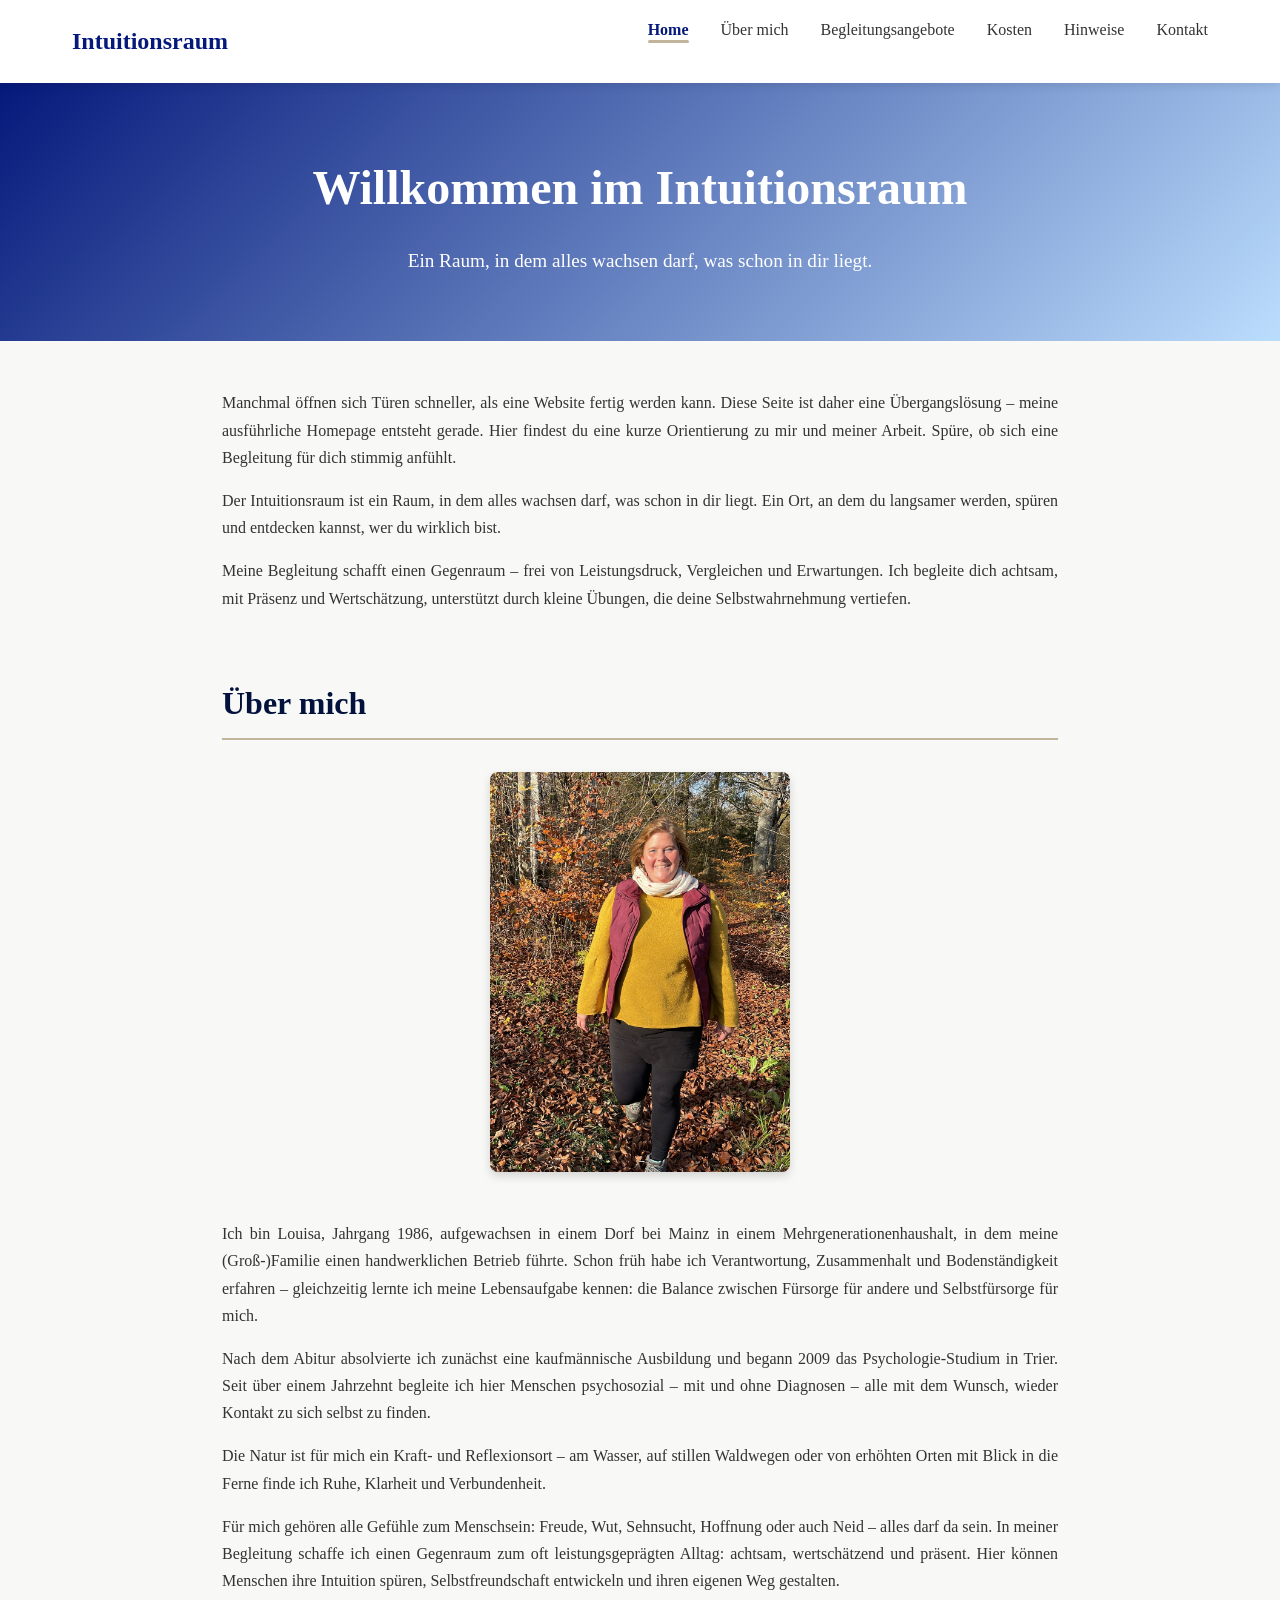
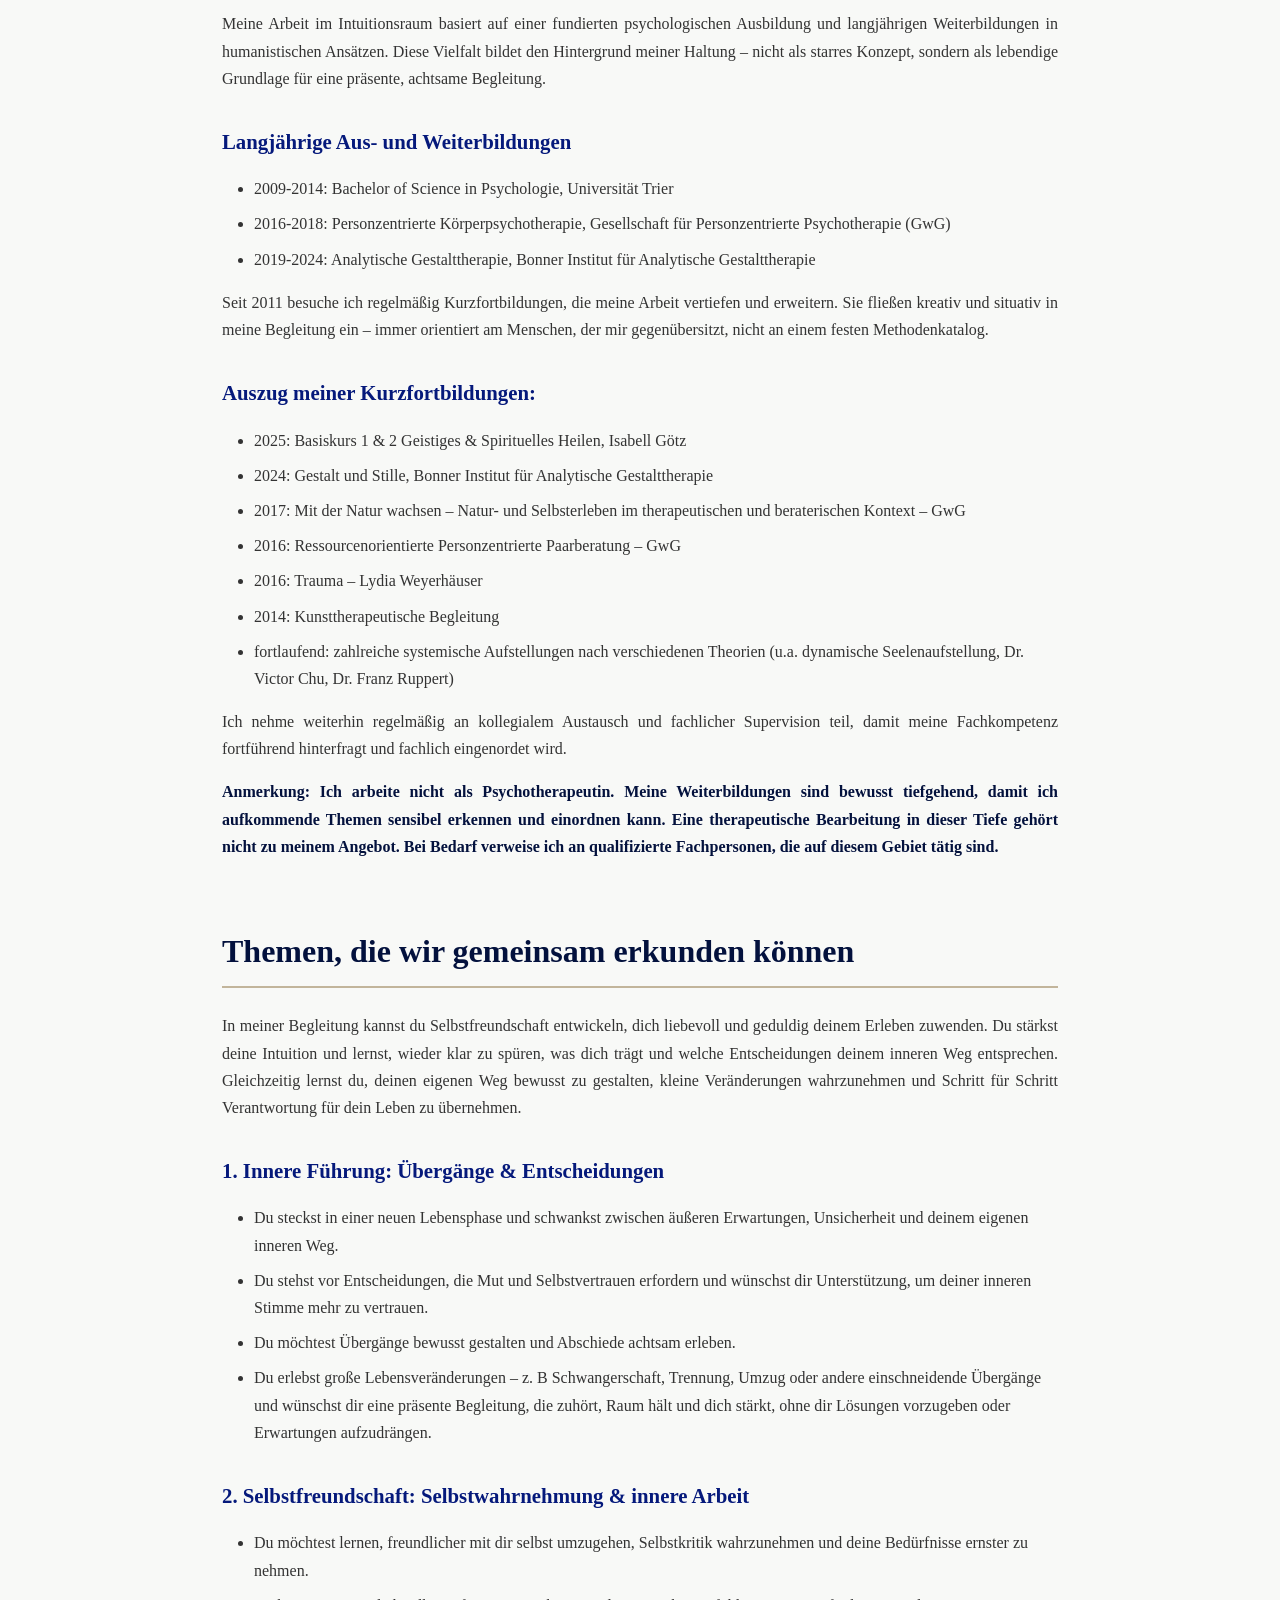
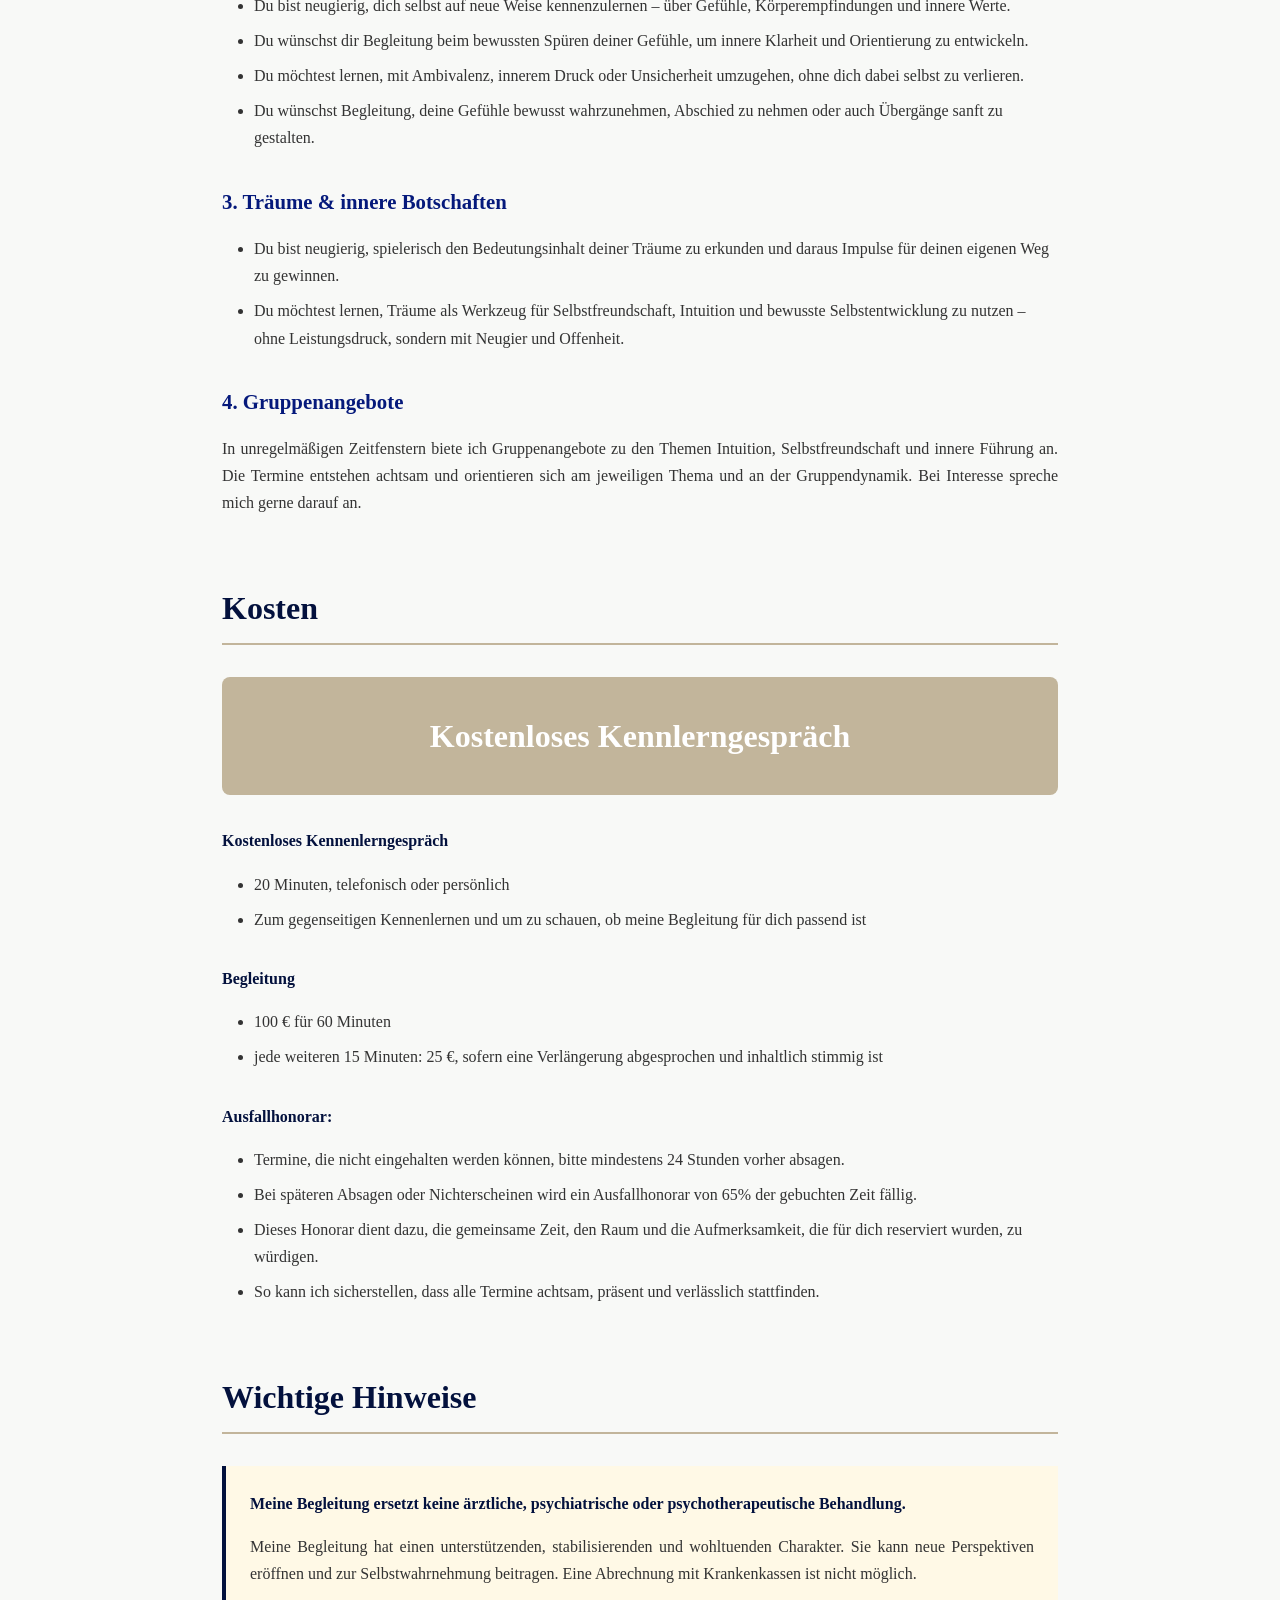
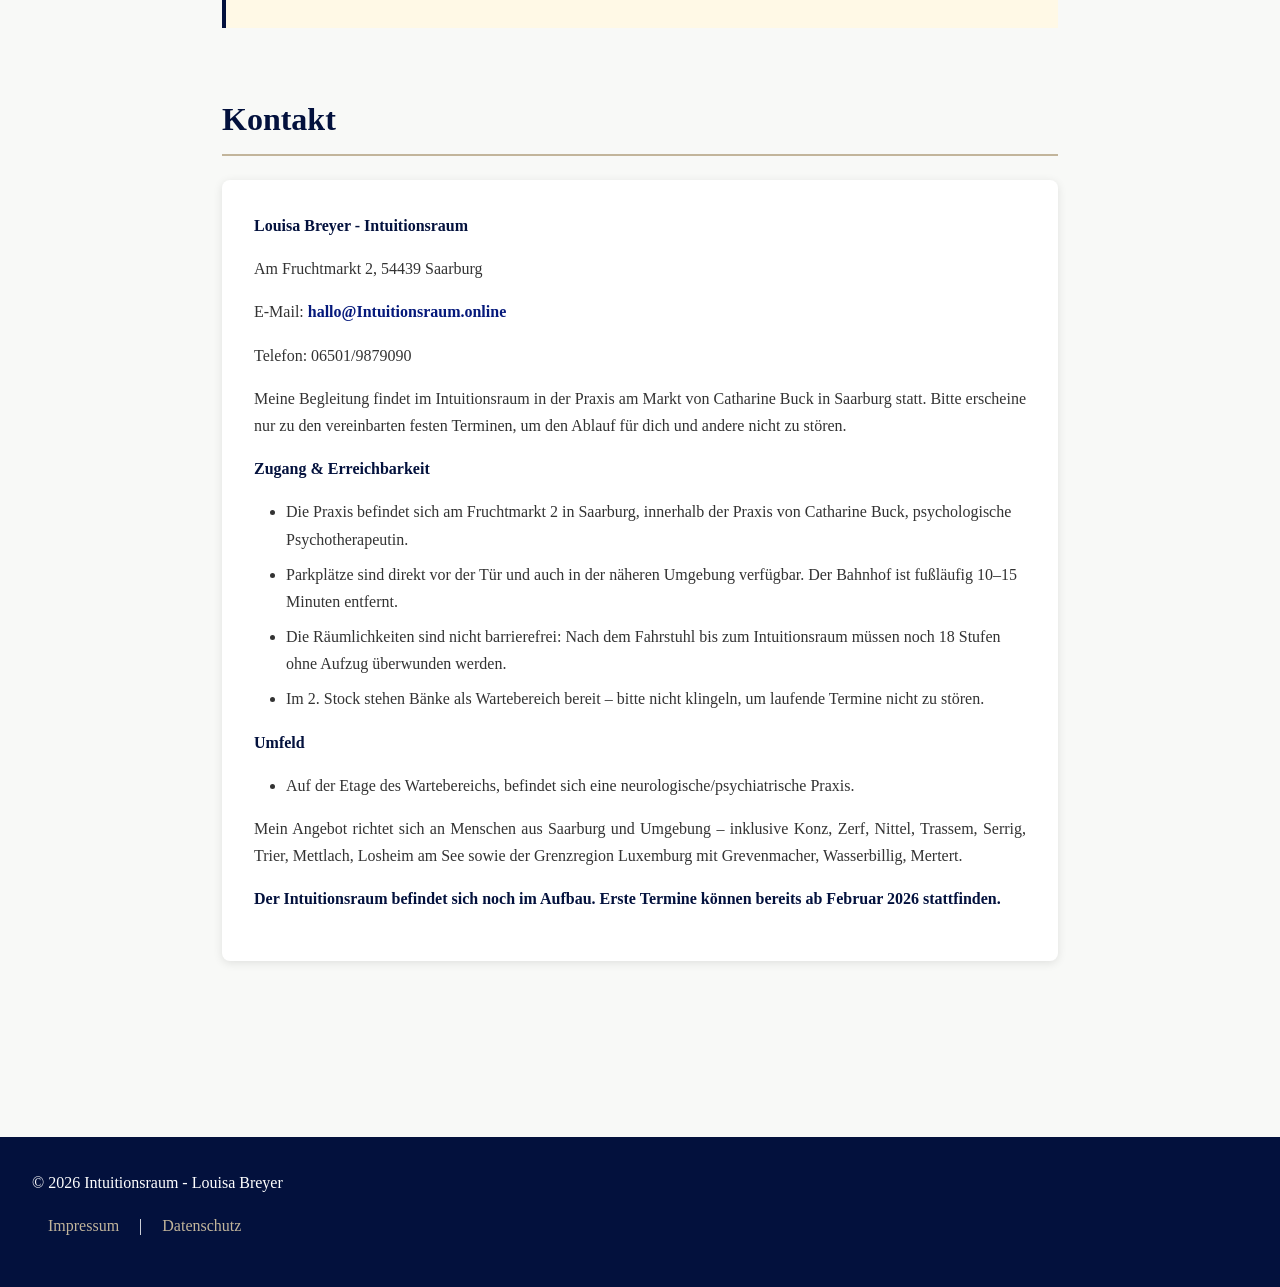
==== index.html @ 684f88f8 "bild entfernen" ====
<!DOCTYPE html>
<html lang="de">
<head>
    <meta charset="UTF-8">
    <meta name="viewport" content="width=device-width, initial-scale=1.0">
    <title>Intuitionsraum - Louisa Breyer</title>
    
    <style>
        /* ========================================
           COLOR SCHEME - Ändern Sie hier die Farben
           ======================================== */
        :root {
            --primary-color: #05197b;        /* Hauptfarbe - Dunkelblau */
            --secondary-color: #c2b59b;      /* Sekundärfarbe - Beige/Sand */
            --accent-color: #03113d;         /* Akzentfarbe - Noch dunkleres Blau */
            --background-color: #F8F9F7;     /* Hintergrundfarbe */
            --text-color: #333333;           /* Textfarbe */
            --text-light: #666666;           /* Helle Textfarbe */
            --white: #FFFFFF;                /* Weiß */
        }
        
        /* ========================================
           GRUNDLEGENDES STYLING
           ======================================== */
        * {
            margin: 0;
            padding: 0;
            box-sizing: border-box;
        }
        
        body {
            font-family: 'Georgia', serif;
            line-height: 1.7;
            color: var(--text-color);
            background-color: var(--background-color);
        }
        
        /* ========================================
           HEADER / NAVIGATION
           ======================================== */
        header {
            background-color: var(--white);
            box-shadow: 0 2px 10px rgba(0,0,0,0.1);
            position: sticky;
            top: 0;
            z-index: 1000;
        }
        
        nav {
            max-width: 1200px;
            margin: 0 auto;
            padding: 1rem 2rem;
            display: flex;
            justify-content: space-between;
            align-items: center;
            flex-wrap: wrap;
        }
        
        .logo {
            font-size: 1.5rem;
            font-weight: bold;
            color: var(--primary-color);
        }
        
        nav ul {
            list-style: none;
            display: flex;
            gap: 2rem;
            flex-wrap: wrap;
        }
        
        nav a {
            text-decoration: none;
            color: var(--text-color);
            transition: color 0.3s;
            position: relative;
        }
        
        nav a:hover {
            color: var(--primary-color);
        }
        
        nav a.active {
            color: var(--primary-color);
            font-weight: bold;
        }
        
        nav a.active::after {
            content: '';
            position: absolute;
            bottom: -5px;
            left: 0;
            right: 0;
            height: 3px;
            background-color: var(--secondary-color);
            border-radius: 2px;
        }
        
        /* Burger Menu */
        .burger {
            display: none;
            flex-direction: column;
            cursor: pointer;
            gap: 5px;
        }
        
        .burger span {
            width: 25px;
            height: 3px;
            background-color: var(--primary-color);
            transition: all 0.3s;
            border-radius: 3px;
        }
        
        .burger.active span:nth-child(1) {
            transform: rotate(45deg) translate(8px, 8px);
        }
        
        .burger.active span:nth-child(2) {
            opacity: 0;
        }
        
        .burger.active span:nth-child(3) {
            transform: rotate(-45deg) translate(7px, -7px);
        }
        
        /* ========================================
           CONTAINER & SECTIONS
           ======================================== */
        .container {
            max-width: 900px;
            margin: 0 auto;
            padding: 3rem 2rem;
        }
        
        section {
            margin-bottom: 4rem;
        }
        
        h1 {
            font-size: 2.5rem;
            color: var(--primary-color);
            margin-bottom: 1.5rem;
        }
        
        h2 {
            font-size: 2rem;
            color: var(--accent-color);
            margin-bottom: 1.5rem;
            padding-bottom: 0.5rem;
            border-bottom: 2px solid var(--secondary-color);
        }
        
        h3 {
            font-size: 1.3rem;
            color: var(--primary-color);
            margin-top: 2rem;
            margin-bottom: 1rem;
        }
        
        p {
            margin-bottom: 1rem;
            text-align: justify;
        }
        
        strong {
            font-weight: bold;
            color: var(--accent-color);
        }
        
        ul {
            margin-left: 2rem;
            margin-bottom: 1rem;
        }
        
        li {
            margin-bottom: 0.5rem;
        }
        
        /* ========================================
           IMAGE GALLERY
           ======================================== */
        .image-gallery {
            display: flex;
            gap: 2rem;
            justify-content: center;
            margin: 2rem 0 3rem 0;
            flex-wrap: wrap;
        }
        
        .image-gallery img {
            width: 300px;
            height: 400px;
            border-radius: 8px;
            box-shadow: 0 4px 10px rgba(0,0,0,0.15);
            object-fit: cover;
            transition: transform 0.3s ease;
        }
        
        .image-gallery img:hover {
            transform: scale(1.05);
        }
        
        /* ========================================
           HERO SECTION
           ======================================== */
        .hero {
            text-align: center;
            padding: 4rem 2rem;
            background: linear-gradient(135deg, var(--primary-color), #bbddfd);
            color: var(--white);
            margin-bottom: 0;
        }
        
        .hero h1 {
            color: var(--white);
            font-size: 3rem;
            margin-bottom: 1rem;
        }
        
        .hero p {
            font-size: 1.2rem;
            max-width: 700px;
            margin: 0 auto;
            text-align: center;
        }
        
        /* ========================================
           CONTENT BLOCKS
           ======================================== */
        .content-block {
            margin-bottom: 2rem;
        }
        
        .content-block p:last-child {
            margin-bottom: 0;
        }
        
        /* ========================================
           KOSTEN BOX
           ======================================== */
        .kosten-box {
            background-color: var(--secondary-color);
            padding: 2rem;
            border-radius: 8px;
            text-align: center;
            margin: 2rem 0;
        }
        
        .kosten-box h3 {
            font-size: 2rem;
            color: var(--white);
            margin: 0;
        }
        
        /* ========================================
           HINWEIS BOX
           ======================================== */
        .hinweis-box {
            background-color: #FFF9E6;
            border-left: 4px solid var(--accent-color);
            padding: 1.5rem;
            margin: 2rem 0;
        }
        
        .hinweis-box strong {
            color: var(--accent-color);
        }
        
        /* ========================================
           KONTAKT SECTION
           ======================================== */
        .kontakt {
            background-color: var(--white);
            padding: 2rem;
            border-radius: 8px;
            box-shadow: 0 2px 10px rgba(0,0,0,0.1);
        }
        
        .kontakt a {
            color: var(--primary-color);
            text-decoration: none;
            font-weight: bold;
        }
        
        .kontakt a:hover {
            text-decoration: underline;
        }
        
        .kontakt strong {
            color: var(--accent-color);
        }
        
        /* ========================================
           FOOTER
           ======================================== */
        footer {
            background-color: var(--accent-color);
            color: var(--white);
            text-align: center;
            padding: 2rem;
            margin-top: 4rem;
        }
        
        footer a {
            color: var(--secondary-color);
            text-decoration: none;
            margin: 0 1rem;
        }
        
        footer a:hover {
            text-decoration: underline;
        }
        
        /* ========================================
           RESPONSIVE DESIGN
           ======================================== */
        @media (max-width: 768px) {
            .burger {
                display: flex;
            }
            
            nav ul {
                display: none;
                width: 100%;
                flex-direction: column;
                gap: 0;
                margin-top: 1rem;
                text-align: center;
            }
            
            nav ul.active {
                display: flex;
            }
            
            nav ul li {
                padding: 0.8rem 0;
                border-bottom: 1px solid #eee;
            }
            
            nav ul li:last-child {
                border-bottom: none;
            }
            
            nav a.active::after {
                bottom: 0;
                height: 2px;
            }
            
            .hero h1 {
                font-size: 2rem;
            }
            
            h1 {
                font-size: 2rem;
            }
            
            h2 {
                font-size: 1.5rem;
            }
            
            .container {
                padding: 2rem 1rem;
            }
            
            .image-gallery {
                flex-direction: column;
                align-items: center;
            }
            
            .image-gallery img {
                width: 280px;
                height: 373px;
            }
        }
        
        @media (max-width: 480px) {
            .hero {
                padding: 3rem 1rem;
            }
            
            .hero h1 {
                font-size: 1.8rem;
            }
            
            .logo {
                font-size: 1.3rem;
            }
        }
    </style>
</head>
<body>
    <!-- Navigation -->
    <header>
        <nav>
            <div class="logo">Intuitionsraum</div>
            <div class="burger" onclick="toggleMenu()">
                <span></span>
                <span></span>
                <span></span>
            </div>
            <ul id="navMenu">
                <li><a href="#home" onclick="closeMenu()">Home</a></li>
                <li><a href="#ueber-mich" onclick="closeMenu()">Über mich</a></li>
                <li><a href="#begleitungsangebote" onclick="closeMenu()">Begleitungsangebote</a></li>
                <li><a href="#kosten" onclick="closeMenu()">Kosten</a></li>
                <li><a href="#hinweise" onclick="closeMenu()">Hinweise</a></li>
                <li><a href="#kontakt" onclick="closeMenu()">Kontakt</a></li>
            </ul>
        </nav>
    </header>

    <!-- Hero Section -->
    <section class="hero" id="home">
        <h1>Willkommen im Intuitionsraum</h1>
        <p>Ein Raum, in dem alles wachsen darf, was schon in dir liegt.</p>
    </section>

    <!-- Main Content -->
    <div class="container">
        <!-- Willkommen Section -->
        <section>
            <p>Manchmal öffnen sich Türen schneller, als eine Website fertig werden kann. Diese Seite ist daher eine Übergangslösung – meine ausführliche Homepage entsteht gerade. Hier findest du eine kurze Orientierung zu mir und meiner Arbeit. Spüre, ob sich eine Begleitung für dich stimmig anfühlt.</p>
            
            <p>Der Intuitionsraum ist ein Raum, in dem alles wachsen darf, was schon in dir liegt. Ein Ort, an dem du langsamer werden, spüren und entdecken kannst, wer du wirklich bist.</p>
            
            <p>Meine Begleitung schafft einen Gegenraum – frei von Leistungsdruck, Vergleichen und Erwartungen. Ich begleite dich achtsam, mit Präsenz und Wertschätzung, unterstützt durch kleine Übungen, die deine Selbstwahrnehmung vertiefen.</p>
        </section>

        <!-- Über mich Section -->
        <section id="ueber-mich">
            <h2>Über mich</h2>
            
            <!-- Image Gallery - Ersetzen Sie die Dateinamen mit Ihren tatsächlichen Bildnamen -->
            <div class="image-gallery">
                <img src="louisa-breyer-autumn.jpeg" alt="Louisa Breyer Herbst">
            </div>
            
            <div class="content-block">
                <p>Ich bin Louisa, Jahrgang 1986, aufgewachsen in einem Dorf bei Mainz in einem Mehrgenerationenhaushalt, in dem meine (Groß-)Familie einen handwerklichen Betrieb führte. Schon früh habe ich Verantwortung, Zusammenhalt und Bodenständigkeit erfahren – gleichzeitig lernte ich meine Lebensaufgabe kennen: die Balance zwischen Fürsorge für andere und Selbstfürsorge für mich.</p>

                <p>Nach dem Abitur absolvierte ich zunächst eine kaufmännische Ausbildung und begann 2009 das Psychologie-Studium in Trier. Seit über einem Jahrzehnt begleite ich hier Menschen psychosozial – mit und ohne Diagnosen – alle mit dem Wunsch, wieder Kontakt zu sich selbst zu finden.</p>

                <p>Die Natur ist für mich ein Kraft- und Reflexionsort – am Wasser, auf stillen Waldwegen oder von erhöhten Orten mit Blick in die Ferne finde ich Ruhe, Klarheit und Verbundenheit.</p>

                <p>Für mich gehören alle Gefühle zum Menschsein: Freude, Wut, Sehnsucht, Hoffnung oder auch Neid – alles darf da sein. In meiner Begleitung schaffe ich einen Gegenraum zum oft leistungsgeprägten Alltag: achtsam, wertschätzend und präsent. Hier können Menschen ihre Intuition spüren, Selbstfreundschaft entwickeln und ihren eigenen Weg gestalten.</p>

                <p>Meine Arbeit im Intuitionsraum basiert auf einer fundierten psychologischen Ausbildung und langjährigen Weiterbildungen in humanistischen Ansätzen. Diese Vielfalt bildet den Hintergrund meiner Haltung – nicht als starres Konzept, sondern als lebendige Grundlage für eine präsente, achtsame Begleitung.</p>
            </div>
            
            <h3>Langjährige Aus- und Weiterbildungen</h3>
            <ul>
                <li>2009-2014: Bachelor of Science in Psychologie, Universität Trier</li>
                <li>2016-2018: Personzentrierte Körperpsychotherapie, Gesellschaft für Personzentrierte Psychotherapie (GwG)</li>
                <li>2019-2024: Analytische Gestalttherapie, Bonner Institut für Analytische Gestalttherapie</li>
            </ul>

            <p>Seit 2011 besuche ich regelmäßig Kurzfortbildungen, die meine Arbeit vertiefen und erweitern. Sie fließen kreativ und situativ in meine Begleitung ein – immer orientiert am Menschen, der mir gegenübersitzt, nicht an einem festen Methodenkatalog.</p>

            <h3>Auszug meiner Kurzfortbildungen:</h3>
            <ul>
                <li>2025: Basiskurs 1 & 2 Geistiges & Spirituelles Heilen, Isabell Götz</li>
                <li>2024: Gestalt und Stille, Bonner Institut für Analytische Gestalttherapie</li>
                <li>2017: Mit der Natur wachsen – Natur- und Selbsterleben im therapeutischen und beraterischen Kontext – GwG</li>
                <li>2016: Ressourcenorientierte Personzentrierte Paarberatung – GwG</li>
                <li>2016: Trauma – Lydia Weyerhäuser</li>
                <li>2014: Kunsttherapeutische Begleitung</li>
                <li>fortlaufend: zahlreiche systemische Aufstellungen nach verschiedenen Theorien (u.a. dynamische Seelenaufstellung, Dr. Victor Chu, Dr. Franz Ruppert)</li>
            </ul>

            <p>Ich nehme weiterhin regelmäßig an kollegialem Austausch und fachlicher Supervision teil, damit meine Fachkompetenz fortführend hinterfragt und fachlich eingenordet wird.</p>

            <p><strong>Anmerkung: Ich arbeite nicht als Psychotherapeutin. Meine Weiterbildungen sind bewusst tiefgehend, damit ich aufkommende Themen sensibel erkennen und einordnen kann. Eine therapeutische Bearbeitung in dieser Tiefe gehört nicht zu meinem Angebot. Bei Bedarf verweise ich an qualifizierte Fachpersonen, die auf diesem Gebiet tätig sind.</strong></p>
        </section>

        <!-- Begleitungsangebote Section -->
        <section id="begleitungsangebote">
            <h2>Themen, die wir gemeinsam erkunden können</h2>
            
            <p>In meiner Begleitung kannst du Selbstfreundschaft entwickeln, dich liebevoll und geduldig deinem Erleben zuwenden. Du stärkst deine Intuition und lernst, wieder klar zu spüren, was dich trägt und welche Entscheidungen deinem inneren Weg entsprechen. Gleichzeitig lernst du, deinen eigenen Weg bewusst zu gestalten, kleine Veränderungen wahrzunehmen und Schritt für Schritt Verantwortung für dein Leben zu übernehmen.</p>

            <h3>1. Innere Führung: Übergänge & Entscheidungen</h3>
            <ul>
                <li>Du steckst in einer neuen Lebensphase und schwankst zwischen äußeren Erwartungen, Unsicherheit und deinem eigenen inneren Weg.</li>
                <li>Du stehst vor Entscheidungen, die Mut und Selbstvertrauen erfordern und wünschst dir Unterstützung, um deiner inneren Stimme mehr zu vertrauen.</li>
                <li>Du möchtest Übergänge bewusst gestalten und Abschiede achtsam erleben.</li>
                <li>Du erlebst große Lebensveränderungen – z. B Schwangerschaft, Trennung, Umzug oder andere einschneidende Übergänge und wünschst dir eine präsente Begleitung, die zuhört, Raum hält und dich stärkt, ohne dir Lösungen vorzugeben oder Erwartungen aufzudrängen.</li>
            </ul>

            <h3>2. Selbstfreundschaft: Selbstwahrnehmung & innere Arbeit</h3>
            <ul>
                <li>Du möchtest lernen, freundlicher mit dir selbst umzugehen, Selbstkritik wahrzunehmen und deine Bedürfnisse ernster zu nehmen.</li>
                <li>Du bist neugierig, dich selbst auf neue Weise kennenzulernen – über Gefühle, Körperempfindungen und innere Werte.</li>
                <li>Du wünschst dir Begleitung beim bewussten Spüren deiner Gefühle, um innere Klarheit und Orientierung zu entwickeln.</li>
                <li>Du möchtest lernen, mit Ambivalenz, innerem Druck oder Unsicherheit umzugehen, ohne dich dabei selbst zu verlieren.</li>
                <li>Du wünschst Begleitung, deine Gefühle bewusst wahrzunehmen, Abschied zu nehmen oder auch Übergänge sanft zu gestalten.</li>
            </ul>

            <h3>3. Träume & innere Botschaften</h3>
            <ul>
                <li>Du bist neugierig, spielerisch den Bedeutungsinhalt deiner Träume zu erkunden und daraus Impulse für deinen eigenen Weg zu gewinnen.</li>
                <li>Du möchtest lernen, Träume als Werkzeug für Selbstfreundschaft, Intuition und bewusste Selbstentwicklung zu nutzen – ohne Leistungsdruck, sondern mit Neugier und Offenheit.</li>
            </ul>

            <h3>4. Gruppenangebote</h3>
            <p>In unregelmäßigen Zeitfenstern biete ich Gruppenangebote zu den Themen Intuition, Selbstfreundschaft und innere Führung an. Die Termine entstehen achtsam und orientieren sich am jeweiligen Thema und an der Gruppendynamik. Bei Interesse spreche mich gerne darauf an.</p>
        </section>

        <!-- Kosten Section -->
        <section id="kosten">
            <h2>Kosten</h2>
            <div class="kosten-box">
                <h3>Kostenloses Kennlerngespräch</h3>
            </div>
            
            <div class="content-block">
                <p><strong>Kostenloses Kennenlerngespräch</strong></p>
                <ul>
                    <li>20 Minuten, telefonisch oder persönlich</li>
                    <li>Zum gegenseitigen Kennenlernen und um zu schauen, ob meine Begleitung für dich passend ist</li>
                </ul>
            </div>

            <div class="content-block">
                <p><strong>Begleitung</strong></p>
                <ul>
                    <li>100 € für 60 Minuten</li>
                    <li>jede weiteren 15 Minuten: 25 €, sofern eine Verlängerung abgesprochen und inhaltlich stimmig ist</li>
                </ul>
            </div>

            <div class="content-block">
                <p><strong>Ausfallhonorar:</strong></p>
                <ul>
                    <li>Termine, die nicht eingehalten werden können, bitte mindestens 24 Stunden vorher absagen.</li>
                    <li>Bei späteren Absagen oder Nichterscheinen wird ein Ausfallhonorar von 65% der gebuchten Zeit fällig.</li>
                    <li>Dieses Honorar dient dazu, die gemeinsame Zeit, den Raum und die Aufmerksamkeit, die für dich reserviert wurden, zu würdigen.</li>
                    <li>So kann ich sicherstellen, dass alle Termine achtsam, präsent und verlässlich stattfinden.</li>
                </ul>
            </div>
        </section>

        <!-- Wichtige Hinweise Section -->
        <section id="hinweise">
            <h2>Wichtige Hinweise</h2>
            <div class="hinweis-box">
                <p><strong>Meine Begleitung ersetzt keine ärztliche, psychiatrische oder psychotherapeutische Behandlung.</strong></p>
                <p>Meine Begleitung hat einen unterstützenden, stabilisierenden und wohltuenden Charakter. Sie kann neue Perspektiven eröffnen und zur Selbstwahrnehmung beitragen. Eine Abrechnung mit Krankenkassen ist nicht möglich.</p>
            </div>
        </section>

        <!-- Kontakt Section -->
        <section id="kontakt">
            <h2>Kontakt</h2>
            <div class="kontakt">
                <p><strong>Louisa Breyer - Intuitionsraum</strong></p>
                <p>Am Fruchtmarkt 2, 54439 Saarburg</p>
                <p>E-Mail: <a href="mailto:hallo@Intuitionsraum.online">hallo@Intuitionsraum.online</a></p>
                <p>Telefon: 06501/9879090</p>

                <p>Meine Begleitung findet im Intuitionsraum in der Praxis am Markt von Catharine Buck in Saarburg statt. Bitte erscheine nur zu den vereinbarten festen Terminen, um den Ablauf für dich und andere nicht zu stören.</p>
                
                <p><strong>Zugang & Erreichbarkeit</strong></p>
                <ul>
                    <li>Die Praxis befindet sich am Fruchtmarkt 2 in Saarburg, innerhalb der Praxis von Catharine Buck, psychologische Psychotherapeutin.</li>
                    <li>Parkplätze sind direkt vor der Tür und auch in der näheren Umgebung verfügbar. Der Bahnhof ist fußläufig 10–15 Minuten entfernt.</li>
                    <li>Die Räumlichkeiten sind nicht barrierefrei: Nach dem Fahrstuhl bis zum Intuitionsraum müssen noch 18 Stufen ohne Aufzug überwunden werden.</li>
                    <li>Im 2. Stock stehen Bänke als Wartebereich bereit – bitte nicht klingeln, um laufende Termine nicht zu stören.</li>
                </ul>

                <p><strong>Umfeld</strong></p>
                <ul>
                    <li>Auf der Etage des Wartebereichs, befindet sich eine neurologische/psychiatrische Praxis.</li>
                </ul>

                <p>Mein Angebot richtet sich an Menschen aus Saarburg und Umgebung – inklusive Konz, Zerf, Nittel, Trassem, Serrig, Trier, Mettlach, Losheim am See sowie der Grenzregion Luxemburg mit Grevenmacher, Wasserbillig, Mertert.</p>

                <p><strong>Der Intuitionsraum befindet sich noch im Aufbau. Erste Termine können bereits ab Februar 2026 stattfinden.</strong></p>
            </div>
        </section>
    </div>

    <!-- Footer -->
    <footer>
        <p>&copy; 2026 Intuitionsraum - Louisa Breyer</p>
        <p>
            <a href="impressum.html">Impressum</a> | 
            <a href="datenschutz.html">Datenschutz</a>
        </p>
    </footer>
    
    <script>
        function toggleMenu() {
            const menu = document.getElementById('navMenu');
            const burger = document.querySelector('.burger');
            menu.classList.toggle('active');
            burger.classList.toggle('active');
        }
        
        function closeMenu() {
            const menu = document.getElementById('navMenu');
            const burger = document.querySelector('.burger');
            menu.classList.remove('active');
            burger.classList.remove('active');
        }
        
        // Scroll Spy - highlight active section in menu
        window.addEventListener('scroll', function() {
            const sections = document.querySelectorAll('section[id]');
            const navLinks = document.querySelectorAll('nav a[href^="#"]');
            
            let current = '';
            
            sections.forEach(section => {
                const sectionTop = section.offsetTop;
                const sectionHeight = section.clientHeight;
                if (scrollY >= (sectionTop - 200)) {
                    current = section.getAttribute('id');
                }
            });
            
            navLinks.forEach(link => {
                link.classList.remove('active');
                if (link.getAttribute('href') === '#' + current) {
                    link.classList.add('active');
                }
            });
        });
    </script>
</body>
</html>
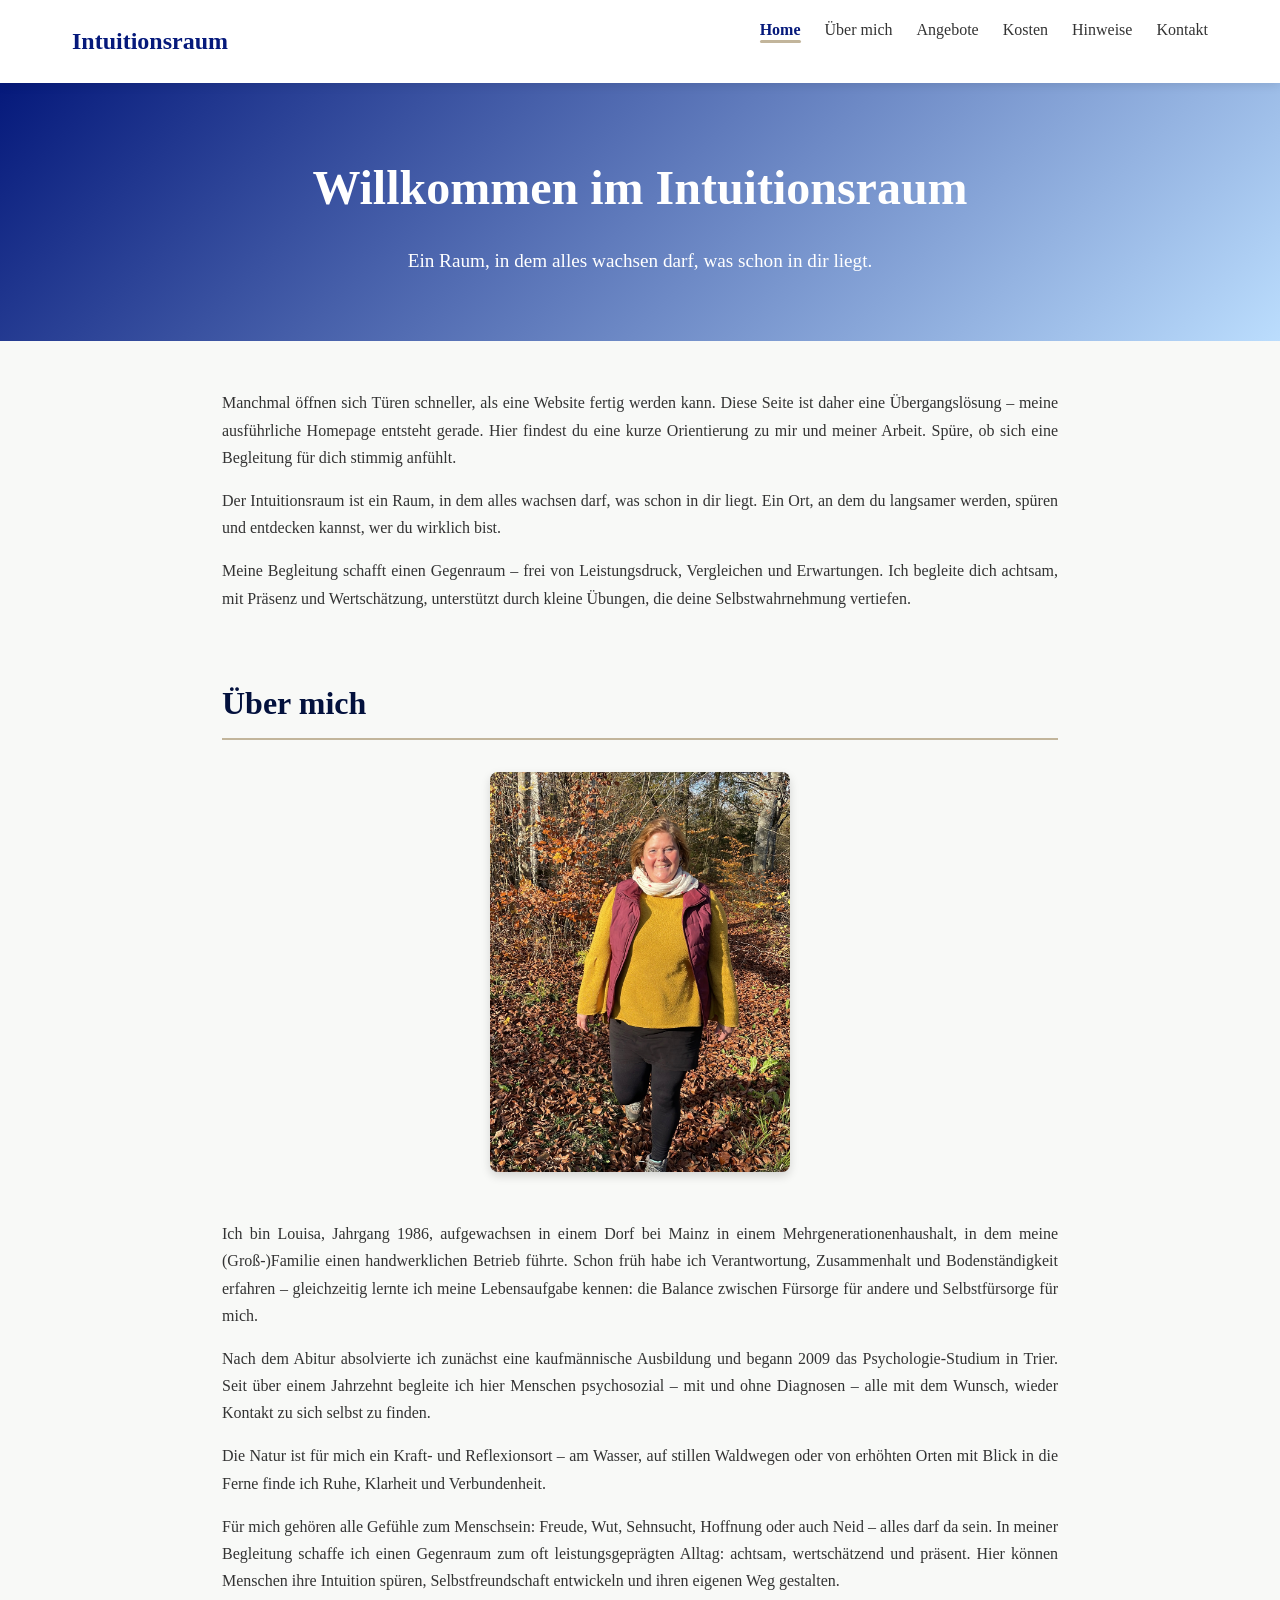
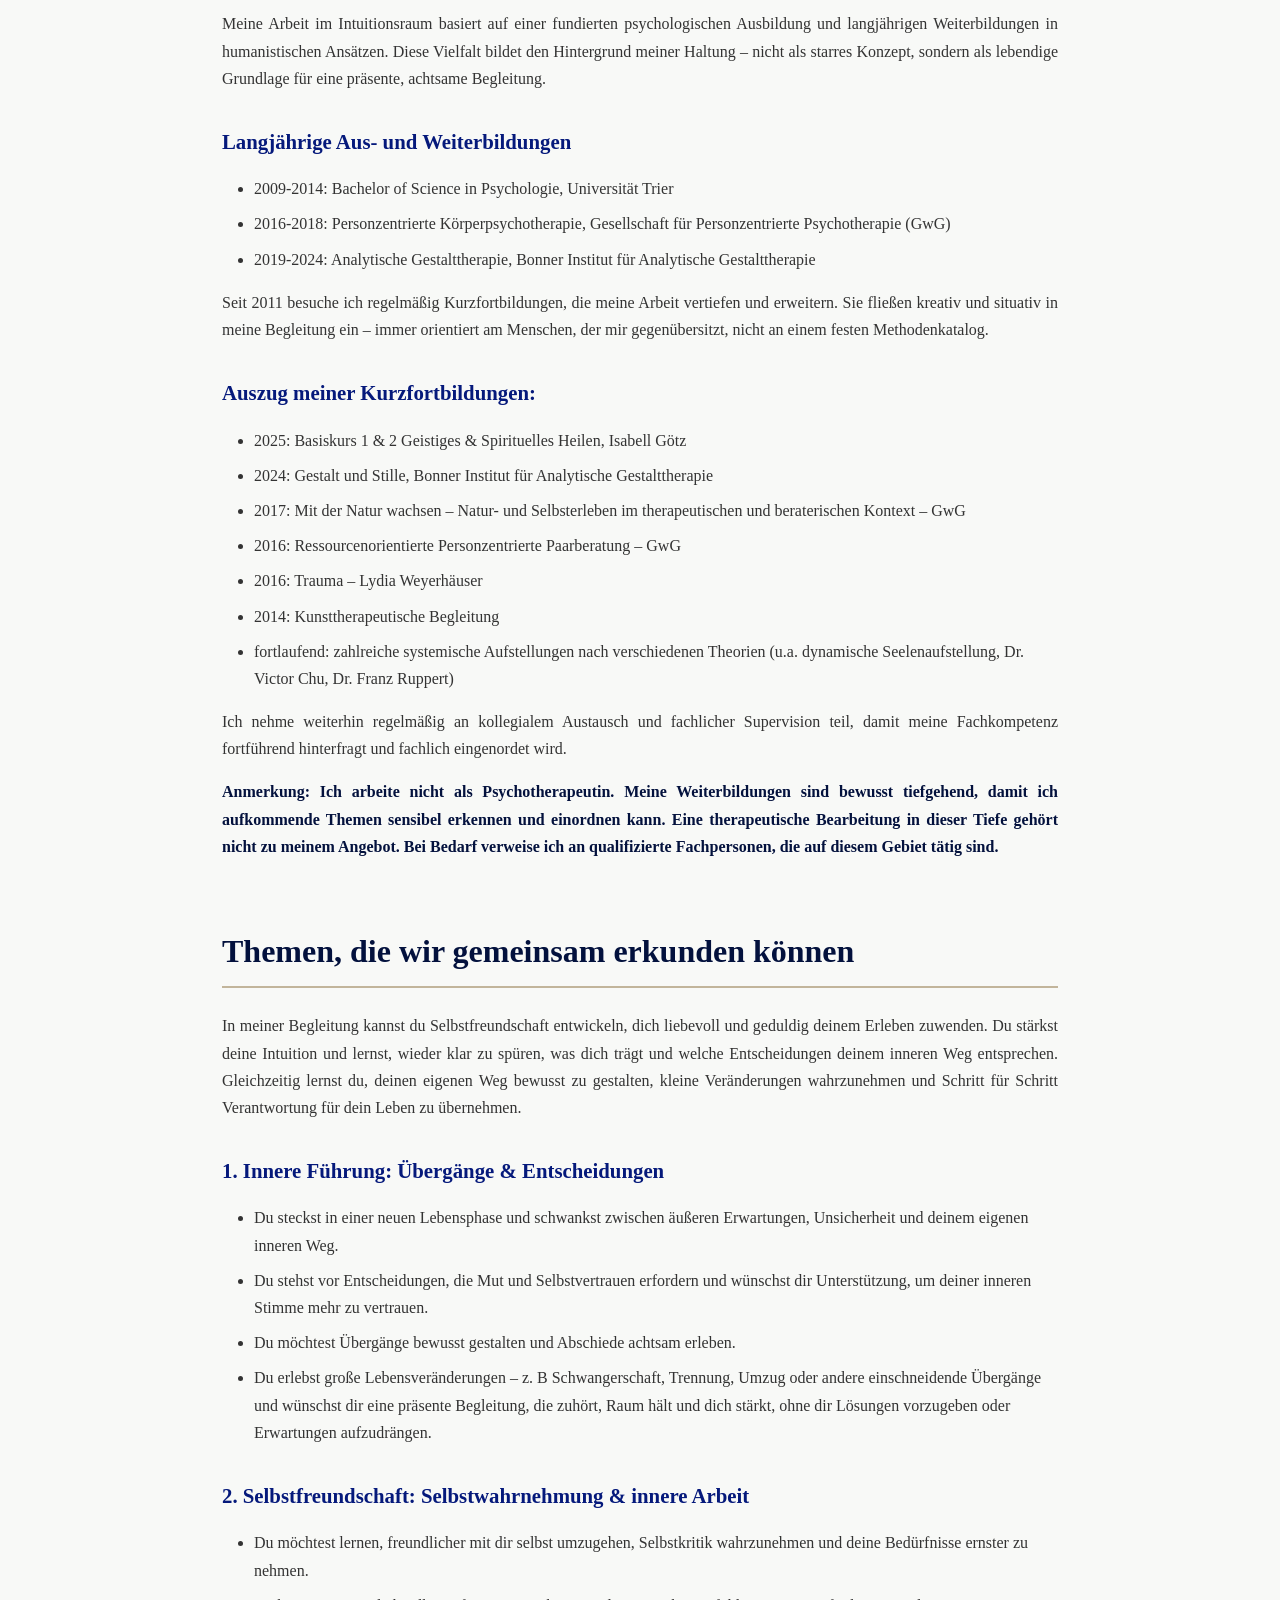
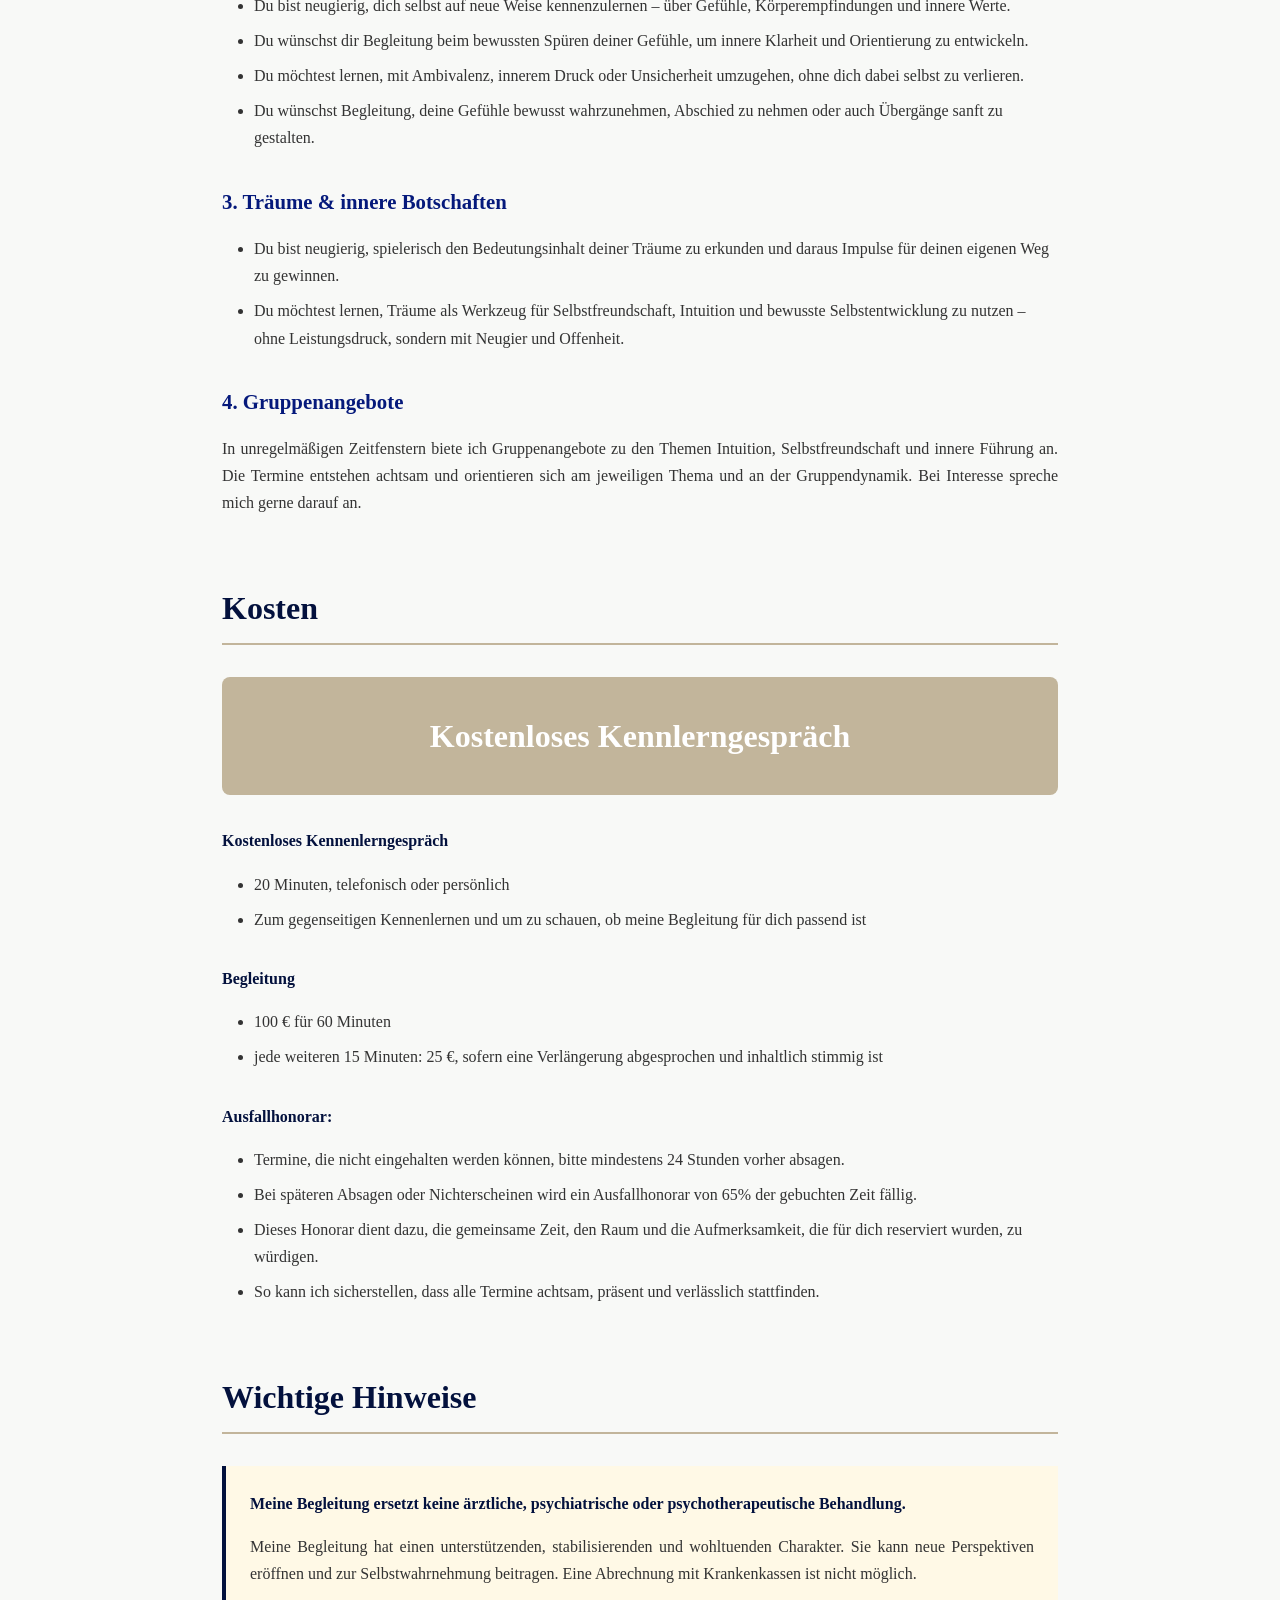
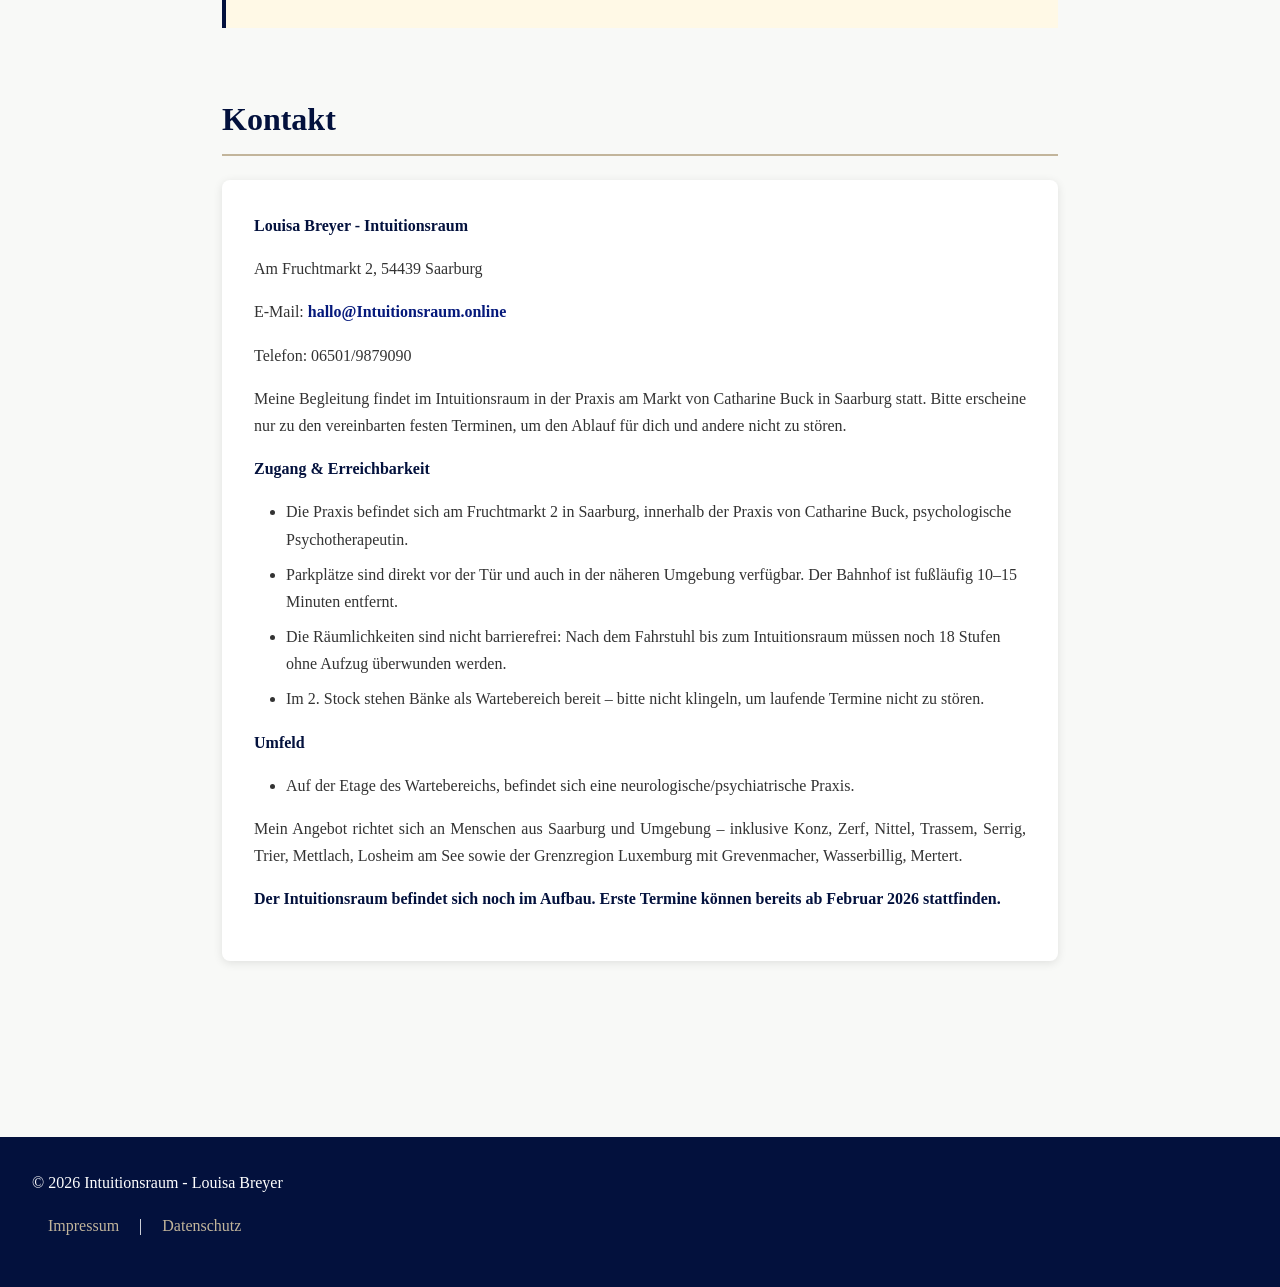
==== commit cb3042b7: "verbesserte Navigation" ====
--- a/index.html
+++ b/index.html
@@ -4,7 +4,7 @@
     <meta charset="UTF-8">
     <meta name="viewport" content="width=device-width, initial-scale=1.0">
     <title>Intuitionsraum - Louisa Breyer</title>
-    
+
     <style>
         /* ========================================
            COLOR SCHEME - Ändern Sie hier die Farben
@@ -18,7 +18,7 @@
             --text-light: #666666;           /* Helle Textfarbe */
             --white: #FFFFFF;                /* Weiß */
         }
-        
+
         /* ========================================
            GRUNDLEGENDES STYLING
            ======================================== */
@@ -27,14 +27,18 @@
             padding: 0;
             box-sizing: border-box;
         }
-        
+
+        html {
+            scroll-behavior: smooth;
+        }
+
         body {
             font-family: 'Georgia', serif;
             line-height: 1.7;
             color: var(--text-color);
             background-color: var(--background-color);
         }
-        
+
         /* ========================================
            HEADER / NAVIGATION
            ======================================== */
@@ -45,7 +49,7 @@
             top: 0;
             z-index: 1000;
         }
-        
+
         nav {
             max-width: 1200px;
             margin: 0 auto;
@@ -55,36 +59,37 @@
             align-items: center;
             flex-wrap: wrap;
         }
-        
+
         .logo {
             font-size: 1.5rem;
             font-weight: bold;
             color: var(--primary-color);
         }
-        
+
         nav ul {
             list-style: none;
             display: flex;
-            gap: 2rem;
+            gap: 1.5rem;
             flex-wrap: wrap;
-        }
-        
+            justify-content: flex-end;
+        }
+
         nav a {
             text-decoration: none;
             color: var(--text-color);
             transition: color 0.3s;
             position: relative;
         }
-        
+
         nav a:hover {
             color: var(--primary-color);
         }
-        
+
         nav a.active {
             color: var(--primary-color);
             font-weight: bold;
         }
-        
+
         nav a.active::after {
             content: '';
             position: absolute;
@@ -95,35 +100,11 @@
             background-color: var(--secondary-color);
             border-radius: 2px;
         }
-        
-        /* Burger Menu */
-        .burger {
-            display: none;
-            flex-direction: column;
-            cursor: pointer;
-            gap: 5px;
-        }
-        
-        .burger span {
-            width: 25px;
-            height: 3px;
-            background-color: var(--primary-color);
-            transition: all 0.3s;
-            border-radius: 3px;
-        }
-        
-        .burger.active span:nth-child(1) {
-            transform: rotate(45deg) translate(8px, 8px);
-        }
-        
-        .burger.active span:nth-child(2) {
-            opacity: 0;
-        }
-        
-        .burger.active span:nth-child(3) {
-            transform: rotate(-45deg) translate(7px, -7px);
-        }
-        
+
+        nav ul li {
+            white-space: nowrap;
+        }
+
         /* ========================================
            CONTAINER & SECTIONS
            ======================================== */
@@ -132,17 +113,17 @@
             margin: 0 auto;
             padding: 3rem 2rem;
         }
-        
+
         section {
             margin-bottom: 4rem;
         }
-        
+
         h1 {
             font-size: 2.5rem;
             color: var(--primary-color);
             margin-bottom: 1.5rem;
         }
-        
+
         h2 {
             font-size: 2rem;
             color: var(--accent-color);
@@ -150,33 +131,33 @@
             padding-bottom: 0.5rem;
             border-bottom: 2px solid var(--secondary-color);
         }
-        
+
         h3 {
             font-size: 1.3rem;
             color: var(--primary-color);
             margin-top: 2rem;
             margin-bottom: 1rem;
         }
-        
+
         p {
             margin-bottom: 1rem;
             text-align: justify;
         }
-        
+
         strong {
             font-weight: bold;
             color: var(--accent-color);
         }
-        
+
         ul {
             margin-left: 2rem;
             margin-bottom: 1rem;
         }
-        
+
         li {
             margin-bottom: 0.5rem;
         }
-        
+
         /* ========================================
            IMAGE GALLERY
            ======================================== */
@@ -187,7 +168,7 @@
             margin: 2rem 0 3rem 0;
             flex-wrap: wrap;
         }
-        
+
         .image-gallery img {
             width: 300px;
             height: 400px;
@@ -196,11 +177,11 @@
             object-fit: cover;
             transition: transform 0.3s ease;
         }
-        
+
         .image-gallery img:hover {
             transform: scale(1.05);
         }
-        
+
         /* ========================================
            HERO SECTION
            ======================================== */
@@ -211,31 +192,31 @@
             color: var(--white);
             margin-bottom: 0;
         }
-        
+
         .hero h1 {
             color: var(--white);
             font-size: 3rem;
             margin-bottom: 1rem;
         }
-        
+
         .hero p {
             font-size: 1.2rem;
             max-width: 700px;
             margin: 0 auto;
             text-align: center;
         }
-        
+
         /* ========================================
            CONTENT BLOCKS
            ======================================== */
         .content-block {
             margin-bottom: 2rem;
         }
-        
+
         .content-block p:last-child {
             margin-bottom: 0;
         }
-        
+
         /* ========================================
            KOSTEN BOX
            ======================================== */
@@ -246,13 +227,13 @@
             text-align: center;
             margin: 2rem 0;
         }
-        
+
         .kosten-box h3 {
             font-size: 2rem;
             color: var(--white);
             margin: 0;
         }
-        
+
         /* ========================================
            HINWEIS BOX
            ======================================== */
@@ -262,11 +243,11 @@
             padding: 1.5rem;
             margin: 2rem 0;
         }
-        
+
         .hinweis-box strong {
             color: var(--accent-color);
         }
-        
+
         /* ========================================
            KONTAKT SECTION
            ======================================== */
@@ -276,21 +257,21 @@
             border-radius: 8px;
             box-shadow: 0 2px 10px rgba(0,0,0,0.1);
         }
-        
+
         .kontakt a {
             color: var(--primary-color);
             text-decoration: none;
             font-weight: bold;
         }
-        
+
         .kontakt a:hover {
             text-decoration: underline;
         }
-        
+
         .kontakt strong {
             color: var(--accent-color);
         }
-        
+
         /* ========================================
            FOOTER
            ======================================== */
@@ -301,88 +282,80 @@
             padding: 2rem;
             margin-top: 4rem;
         }
-        
+
         footer a {
             color: var(--secondary-color);
             text-decoration: none;
             margin: 0 1rem;
         }
-        
+
         footer a:hover {
             text-decoration: underline;
         }
-        
+
         /* ========================================
            RESPONSIVE DESIGN
            ======================================== */
         @media (max-width: 768px) {
-            .burger {
-                display: flex;
-            }
-            
+            .logo {
+                display: none;
+            }
+
+            nav {
+                justify-content: center;
+                padding: 0.4rem 0.5rem;
+            }
+
             nav ul {
-                display: none;
-                width: 100%;
-                flex-direction: column;
-                gap: 0;
-                margin-top: 1rem;
-                text-align: center;
-            }
-            
-            nav ul.active {
-                display: flex;
-            }
-            
-            nav ul li {
-                padding: 0.8rem 0;
-                border-bottom: 1px solid #eee;
-            }
-            
-            nav ul li:last-child {
-                border-bottom: none;
-            }
-            
+                gap: 0.6rem;
+                justify-content: center;
+            }
+
+            nav a {
+                font-size: 0.85rem;
+            }
+
             nav a.active::after {
-                bottom: 0;
+                bottom: -3px;
                 height: 2px;
             }
-            
+
             .hero h1 {
                 font-size: 2rem;
             }
-            
+
             h1 {
                 font-size: 2rem;
             }
-            
+
             h2 {
                 font-size: 1.5rem;
             }
-            
+
             .container {
                 padding: 2rem 1rem;
             }
-            
+
             .image-gallery {
                 flex-direction: column;
                 align-items: center;
             }
-            
+
             .image-gallery img {
                 width: 280px;
                 height: 373px;
             }
         }
-        
+
         @media (max-width: 480px) {
             .hero {
                 padding: 3rem 1rem;
             }
-            
+
             .hero h1 {
                 font-size: 1.8rem;
             }
-            
+
             .logo {
                 font-size: 1.3rem;
             }
@@ -390,242 +363,223 @@
     </style>
 </head>
 <body>
-    <!-- Navigation -->
-    <header>
-        <nav>
-            <div class="logo">Intuitionsraum</div>
-            <div class="burger" onclick="toggleMenu()">
-                <span></span>
-                <span></span>
-                <span></span>
-            </div>
-            <ul id="navMenu">
-                <li><a href="#home" onclick="closeMenu()">Home</a></li>
-                <li><a href="#ueber-mich" onclick="closeMenu()">Über mich</a></li>
-                <li><a href="#begleitungsangebote" onclick="closeMenu()">Begleitungsangebote</a></li>
-                <li><a href="#kosten" onclick="closeMenu()">Kosten</a></li>
-                <li><a href="#hinweise" onclick="closeMenu()">Hinweise</a></li>
-                <li><a href="#kontakt" onclick="closeMenu()">Kontakt</a></li>
+<!-- Navigation -->
+<header>
+    <nav>
+        <div class="logo">Intuitionsraum</div>
+        <ul id="navMenu">
+            <li><a href="#home">Home</a></li>
+            <li><a href="#ueber-mich">Über mich</a></li>
+            <li><a href="#begleitungsangebote">Angebote</a></li>
+            <li><a href="#kosten">Kosten</a></li>
+            <li><a href="#hinweise">Hinweise</a></li>
+            <li><a href="#kontakt">Kontakt</a></li>
+        </ul>
+    </nav>
+</header>
+
+<!-- Hero Section -->
+<section class="hero" id="home">
+    <h1>Willkommen im Intuitionsraum</h1>
+    <p>Ein Raum, in dem alles wachsen darf, was schon in dir liegt.</p>
+</section>
+
+<!-- Main Content -->
+<div class="container">
+    <!-- Willkommen Section -->
+    <section>
+        <p>Manchmal öffnen sich Türen schneller, als eine Website fertig werden kann. Diese Seite ist daher eine Übergangslösung – meine ausführliche Homepage entsteht gerade. Hier findest du eine kurze Orientierung zu mir und meiner Arbeit. Spüre, ob sich eine Begleitung für dich stimmig anfühlt.</p>
+
+        <p>Der Intuitionsraum ist ein Raum, in dem alles wachsen darf, was schon in dir liegt. Ein Ort, an dem du langsamer werden, spüren und entdecken kannst, wer du wirklich bist.</p>
+
+        <p>Meine Begleitung schafft einen Gegenraum – frei von Leistungsdruck, Vergleichen und Erwartungen. Ich begleite dich achtsam, mit Präsenz und Wertschätzung, unterstützt durch kleine Übungen, die deine Selbstwahrnehmung vertiefen.</p>
+    </section>
+
+    <!-- Über mich Section -->
+    <section id="ueber-mich">
+        <h2>Über mich</h2>
+
+        <!-- Image Gallery - Ersetzen Sie die Dateinamen mit Ihren tatsächlichen Bildnamen -->
+        <div class="image-gallery">
+            <img src="louisa-breyer-autumn.jpeg" alt="Louisa Breyer Herbst">
+        </div>
+
+        <div class="content-block">
+            <p>Ich bin Louisa, Jahrgang 1986, aufgewachsen in einem Dorf bei Mainz in einem Mehrgenerationenhaushalt, in dem meine (Groß-)Familie einen handwerklichen Betrieb führte. Schon früh habe ich Verantwortung, Zusammenhalt und Bodenständigkeit erfahren – gleichzeitig lernte ich meine Lebensaufgabe kennen: die Balance zwischen Fürsorge für andere und Selbstfürsorge für mich.</p>
+
+            <p>Nach dem Abitur absolvierte ich zunächst eine kaufmännische Ausbildung und begann 2009 das Psychologie-Studium in Trier. Seit über einem Jahrzehnt begleite ich hier Menschen psychosozial – mit und ohne Diagnosen – alle mit dem Wunsch, wieder Kontakt zu sich selbst zu finden.</p>
+
+            <p>Die Natur ist für mich ein Kraft- und Reflexionsort – am Wasser, auf stillen Waldwegen oder von erhöhten Orten mit Blick in die Ferne finde ich Ruhe, Klarheit und Verbundenheit.</p>
+
+            <p>Für mich gehören alle Gefühle zum Menschsein: Freude, Wut, Sehnsucht, Hoffnung oder auch Neid – alles darf da sein. In meiner Begleitung schaffe ich einen Gegenraum zum oft leistungsgeprägten Alltag: achtsam, wertschätzend und präsent. Hier können Menschen ihre Intuition spüren, Selbstfreundschaft entwickeln und ihren eigenen Weg gestalten.</p>
+
+            <p>Meine Arbeit im Intuitionsraum basiert auf einer fundierten psychologischen Ausbildung und langjährigen Weiterbildungen in humanistischen Ansätzen. Diese Vielfalt bildet den Hintergrund meiner Haltung – nicht als starres Konzept, sondern als lebendige Grundlage für eine präsente, achtsame Begleitung.</p>
+        </div>
+
+        <h3>Langjährige Aus- und Weiterbildungen</h3>
+        <ul>
+            <li>2009-2014: Bachelor of Science in Psychologie, Universität Trier</li>
+            <li>2016-2018: Personzentrierte Körperpsychotherapie, Gesellschaft für Personzentrierte Psychotherapie (GwG)</li>
+            <li>2019-2024: Analytische Gestalttherapie, Bonner Institut für Analytische Gestalttherapie</li>
+        </ul>
+
+        <p>Seit 2011 besuche ich regelmäßig Kurzfortbildungen, die meine Arbeit vertiefen und erweitern. Sie fließen kreativ und situativ in meine Begleitung ein – immer orientiert am Menschen, der mir gegenübersitzt, nicht an einem festen Methodenkatalog.</p>
+
+        <h3>Auszug meiner Kurzfortbildungen:</h3>
+        <ul>
+            <li>2025: Basiskurs 1 & 2 Geistiges & Spirituelles Heilen, Isabell Götz</li>
+            <li>2024: Gestalt und Stille, Bonner Institut für Analytische Gestalttherapie</li>
+            <li>2017: Mit der Natur wachsen – Natur- und Selbsterleben im therapeutischen und beraterischen Kontext – GwG</li>
+            <li>2016: Ressourcenorientierte Personzentrierte Paarberatung – GwG</li>
+            <li>2016: Trauma – Lydia Weyerhäuser</li>
+            <li>2014: Kunsttherapeutische Begleitung</li>
+            <li>fortlaufend: zahlreiche systemische Aufstellungen nach verschiedenen Theorien (u.a. dynamische Seelenaufstellung, Dr. Victor Chu, Dr. Franz Ruppert)</li>
+        </ul>
+
+        <p>Ich nehme weiterhin regelmäßig an kollegialem Austausch und fachlicher Supervision teil, damit meine Fachkompetenz fortführend hinterfragt und fachlich eingenordet wird.</p>
+
+        <p><strong>Anmerkung: Ich arbeite nicht als Psychotherapeutin. Meine Weiterbildungen sind bewusst tiefgehend, damit ich aufkommende Themen sensibel erkennen und einordnen kann. Eine therapeutische Bearbeitung in dieser Tiefe gehört nicht zu meinem Angebot. Bei Bedarf verweise ich an qualifizierte Fachpersonen, die auf diesem Gebiet tätig sind.</strong></p>
+    </section>
+
+    <!-- Begleitungsangebote Section -->
+    <section id="begleitungsangebote">
+        <h2>Themen, die wir gemeinsam erkunden können</h2>
+
+        <p>In meiner Begleitung kannst du Selbstfreundschaft entwickeln, dich liebevoll und geduldig deinem Erleben zuwenden. Du stärkst deine Intuition und lernst, wieder klar zu spüren, was dich trägt und welche Entscheidungen deinem inneren Weg entsprechen. Gleichzeitig lernst du, deinen eigenen Weg bewusst zu gestalten, kleine Veränderungen wahrzunehmen und Schritt für Schritt Verantwortung für dein Leben zu übernehmen.</p>
+
+        <h3>1. Innere Führung: Übergänge & Entscheidungen</h3>
+        <ul>
+            <li>Du steckst in einer neuen Lebensphase und schwankst zwischen äußeren Erwartungen, Unsicherheit und deinem eigenen inneren Weg.</li>
+            <li>Du stehst vor Entscheidungen, die Mut und Selbstvertrauen erfordern und wünschst dir Unterstützung, um deiner inneren Stimme mehr zu vertrauen.</li>
+            <li>Du möchtest Übergänge bewusst gestalten und Abschiede achtsam erleben.</li>
+            <li>Du erlebst große Lebensveränderungen – z. B Schwangerschaft, Trennung, Umzug oder andere einschneidende Übergänge und wünschst dir eine präsente Begleitung, die zuhört, Raum hält und dich stärkt, ohne dir Lösungen vorzugeben oder Erwartungen aufzudrängen.</li>
+        </ul>
+
+        <h3>2. Selbstfreundschaft: Selbstwahrnehmung & innere Arbeit</h3>
+        <ul>
+            <li>Du möchtest lernen, freundlicher mit dir selbst umzugehen, Selbstkritik wahrzunehmen und deine Bedürfnisse ernster zu nehmen.</li>
+            <li>Du bist neugierig, dich selbst auf neue Weise kennenzulernen – über Gefühle, Körperempfindungen und innere Werte.</li>
+            <li>Du wünschst dir Begleitung beim bewussten Spüren deiner Gefühle, um innere Klarheit und Orientierung zu entwickeln.</li>
+            <li>Du möchtest lernen, mit Ambivalenz, innerem Druck oder Unsicherheit umzugehen, ohne dich dabei selbst zu verlieren.</li>
+            <li>Du wünschst Begleitung, deine Gefühle bewusst wahrzunehmen, Abschied zu nehmen oder auch Übergänge sanft zu gestalten.</li>
+        </ul>
+
+        <h3>3. Träume & innere Botschaften</h3>
+        <ul>
+            <li>Du bist neugierig, spielerisch den Bedeutungsinhalt deiner Träume zu erkunden und daraus Impulse für deinen eigenen Weg zu gewinnen.</li>
+            <li>Du möchtest lernen, Träume als Werkzeug für Selbstfreundschaft, Intuition und bewusste Selbstentwicklung zu nutzen – ohne Leistungsdruck, sondern mit Neugier und Offenheit.</li>
+        </ul>
+
+        <h3>4. Gruppenangebote</h3>
+        <p>In unregelmäßigen Zeitfenstern biete ich Gruppenangebote zu den Themen Intuition, Selbstfreundschaft und innere Führung an. Die Termine entstehen achtsam und orientieren sich am jeweiligen Thema und an der Gruppendynamik. Bei Interesse spreche mich gerne darauf an.</p>
+    </section>
+
+    <!-- Kosten Section -->
+    <section id="kosten">
+        <h2>Kosten</h2>
+        <div class="kosten-box">
+            <h3>Kostenloses Kennlerngespräch</h3>
+        </div>
+
+        <div class="content-block">
+            <p><strong>Kostenloses Kennenlerngespräch</strong></p>
+            <ul>
+                <li>20 Minuten, telefonisch oder persönlich</li>
+                <li>Zum gegenseitigen Kennenlernen und um zu schauen, ob meine Begleitung für dich passend ist</li>
             </ul>
-        </nav>
-    </header>
-
-    <!-- Hero Section -->
-    <section class="hero" id="home">
-        <h1>Willkommen im Intuitionsraum</h1>
-        <p>Ein Raum, in dem alles wachsen darf, was schon in dir liegt.</p>
+        </div>
+
+        <div class="content-block">
+            <p><strong>Begleitung</strong></p>
+            <ul>
+                <li>100 € für 60 Minuten</li>
+                <li>jede weiteren 15 Minuten: 25 €, sofern eine Verlängerung abgesprochen und inhaltlich stimmig ist</li>
+            </ul>
+        </div>
+
+        <div class="content-block">
+            <p><strong>Ausfallhonorar:</strong></p>
+            <ul>
+                <li>Termine, die nicht eingehalten werden können, bitte mindestens 24 Stunden vorher absagen.</li>
+                <li>Bei späteren Absagen oder Nichterscheinen wird ein Ausfallhonorar von 65% der gebuchten Zeit fällig.</li>
+                <li>Dieses Honorar dient dazu, die gemeinsame Zeit, den Raum und die Aufmerksamkeit, die für dich reserviert wurden, zu würdigen.</li>
+                <li>So kann ich sicherstellen, dass alle Termine achtsam, präsent und verlässlich stattfinden.</li>
+            </ul>
+        </div>
     </section>
 
-    <!-- Main Content -->
-    <div class="container">
-        <!-- Willkommen Section -->
-        <section>
-            <p>Manchmal öffnen sich Türen schneller, als eine Website fertig werden kann. Diese Seite ist daher eine Übergangslösung – meine ausführliche Homepage entsteht gerade. Hier findest du eine kurze Orientierung zu mir und meiner Arbeit. Spüre, ob sich eine Begleitung für dich stimmig anfühlt.</p>
-            
-            <p>Der Intuitionsraum ist ein Raum, in dem alles wachsen darf, was schon in dir liegt. Ein Ort, an dem du langsamer werden, spüren und entdecken kannst, wer du wirklich bist.</p>
-            
-            <p>Meine Begleitung schafft einen Gegenraum – frei von Leistungsdruck, Vergleichen und Erwartungen. Ich begleite dich achtsam, mit Präsenz und Wertschätzung, unterstützt durch kleine Übungen, die deine Selbstwahrnehmung vertiefen.</p>
-        </section>
-
-        <!-- Über mich Section -->
-        <section id="ueber-mich">
-            <h2>Über mich</h2>
-            
-            <!-- Image Gallery - Ersetzen Sie die Dateinamen mit Ihren tatsächlichen Bildnamen -->
-            <div class="image-gallery">
-                <img src="louisa-breyer-autumn.jpeg" alt="Louisa Breyer Herbst">
-            </div>
-            
-            <div class="content-block">
-                <p>Ich bin Louisa, Jahrgang 1986, aufgewachsen in einem Dorf bei Mainz in einem Mehrgenerationenhaushalt, in dem meine (Groß-)Familie einen handwerklichen Betrieb führte. Schon früh habe ich Verantwortung, Zusammenhalt und Bodenständigkeit erfahren – gleichzeitig lernte ich meine Lebensaufgabe kennen: die Balance zwischen Fürsorge für andere und Selbstfürsorge für mich.</p>
-
-                <p>Nach dem Abitur absolvierte ich zunächst eine kaufmännische Ausbildung und begann 2009 das Psychologie-Studium in Trier. Seit über einem Jahrzehnt begleite ich hier Menschen psychosozial – mit und ohne Diagnosen – alle mit dem Wunsch, wieder Kontakt zu sich selbst zu finden.</p>
-
-                <p>Die Natur ist für mich ein Kraft- und Reflexionsort – am Wasser, auf stillen Waldwegen oder von erhöhten Orten mit Blick in die Ferne finde ich Ruhe, Klarheit und Verbundenheit.</p>
-
-                <p>Für mich gehören alle Gefühle zum Menschsein: Freude, Wut, Sehnsucht, Hoffnung oder auch Neid – alles darf da sein. In meiner Begleitung schaffe ich einen Gegenraum zum oft leistungsgeprägten Alltag: achtsam, wertschätzend und präsent. Hier können Menschen ihre Intuition spüren, Selbstfreundschaft entwickeln und ihren eigenen Weg gestalten.</p>
-
-                <p>Meine Arbeit im Intuitionsraum basiert auf einer fundierten psychologischen Ausbildung und langjährigen Weiterbildungen in humanistischen Ansätzen. Diese Vielfalt bildet den Hintergrund meiner Haltung – nicht als starres Konzept, sondern als lebendige Grundlage für eine präsente, achtsame Begleitung.</p>
-            </div>
-            
-            <h3>Langjährige Aus- und Weiterbildungen</h3>
+    <!-- Wichtige Hinweise Section -->
+    <section id="hinweise">
+        <h2>Wichtige Hinweise</h2>
+        <div class="hinweis-box">
+            <p><strong>Meine Begleitung ersetzt keine ärztliche, psychiatrische oder psychotherapeutische Behandlung.</strong></p>
+            <p>Meine Begleitung hat einen unterstützenden, stabilisierenden und wohltuenden Charakter. Sie kann neue Perspektiven eröffnen und zur Selbstwahrnehmung beitragen. Eine Abrechnung mit Krankenkassen ist nicht möglich.</p>
+        </div>
+    </section>
+
+    <!-- Kontakt Section -->
+    <section id="kontakt">
+        <h2>Kontakt</h2>
+        <div class="kontakt">
+            <p><strong>Louisa Breyer - Intuitionsraum</strong></p>
+            <p>Am Fruchtmarkt 2, 54439 Saarburg</p>
+            <p>E-Mail: <a href="mailto:hallo@Intuitionsraum.online">hallo@Intuitionsraum.online</a></p>
+            <p>Telefon: 06501/9879090</p>
+
+            <p>Meine Begleitung findet im Intuitionsraum in der Praxis am Markt von Catharine Buck in Saarburg statt. Bitte erscheine nur zu den vereinbarten festen Terminen, um den Ablauf für dich und andere nicht zu stören.</p>
+
+            <p><strong>Zugang & Erreichbarkeit</strong></p>
             <ul>
-                <li>2009-2014: Bachelor of Science in Psychologie, Universität Trier</li>
-                <li>2016-2018: Personzentrierte Körperpsychotherapie, Gesellschaft für Personzentrierte Psychotherapie (GwG)</li>
-                <li>2019-2024: Analytische Gestalttherapie, Bonner Institut für Analytische Gestalttherapie</li>
+                <li>Die Praxis befindet sich am Fruchtmarkt 2 in Saarburg, innerhalb der Praxis von Catharine Buck, psychologische Psychotherapeutin.</li>
+                <li>Parkplätze sind direkt vor der Tür und auch in der näheren Umgebung verfügbar. Der Bahnhof ist fußläufig 10–15 Minuten entfernt.</li>
+                <li>Die Räumlichkeiten sind nicht barrierefrei: Nach dem Fahrstuhl bis zum Intuitionsraum müssen noch 18 Stufen ohne Aufzug überwunden werden.</li>
+                <li>Im 2. Stock stehen Bänke als Wartebereich bereit – bitte nicht klingeln, um laufende Termine nicht zu stören.</li>
             </ul>
 
-            <p>Seit 2011 besuche ich regelmäßig Kurzfortbildungen, die meine Arbeit vertiefen und erweitern. Sie fließen kreativ und situativ in meine Begleitung ein – immer orientiert am Menschen, der mir gegenübersitzt, nicht an einem festen Methodenkatalog.</p>
-
-            <h3>Auszug meiner Kurzfortbildungen:</h3>
+            <p><strong>Umfeld</strong></p>
             <ul>
-                <li>2025: Basiskurs 1 & 2 Geistiges & Spirituelles Heilen, Isabell Götz</li>
-                <li>2024: Gestalt und Stille, Bonner Institut für Analytische Gestalttherapie</li>
-                <li>2017: Mit der Natur wachsen – Natur- und Selbsterleben im therapeutischen und beraterischen Kontext – GwG</li>
-                <li>2016: Ressourcenorientierte Personzentrierte Paarberatung – GwG</li>
-                <li>2016: Trauma – Lydia Weyerhäuser</li>
-                <li>2014: Kunsttherapeutische Begleitung</li>
-                <li>fortlaufend: zahlreiche systemische Aufstellungen nach verschiedenen Theorien (u.a. dynamische Seelenaufstellung, Dr. Victor Chu, Dr. Franz Ruppert)</li>
+                <li>Auf der Etage des Wartebereichs, befindet sich eine neurologische/psychiatrische Praxis.</li>
             </ul>
 
-            <p>Ich nehme weiterhin regelmäßig an kollegialem Austausch und fachlicher Supervision teil, damit meine Fachkompetenz fortführend hinterfragt und fachlich eingenordet wird.</p>
-
-            <p><strong>Anmerkung: Ich arbeite nicht als Psychotherapeutin. Meine Weiterbildungen sind bewusst tiefgehend, damit ich aufkommende Themen sensibel erkennen und einordnen kann. Eine therapeutische Bearbeitung in dieser Tiefe gehört nicht zu meinem Angebot. Bei Bedarf verweise ich an qualifizierte Fachpersonen, die auf diesem Gebiet tätig sind.</strong></p>
-        </section>
-
-        <!-- Begleitungsangebote Section -->
-        <section id="begleitungsangebote">
-            <h2>Themen, die wir gemeinsam erkunden können</h2>
-            
-            <p>In meiner Begleitung kannst du Selbstfreundschaft entwickeln, dich liebevoll und geduldig deinem Erleben zuwenden. Du stärkst deine Intuition und lernst, wieder klar zu spüren, was dich trägt und welche Entscheidungen deinem inneren Weg entsprechen. Gleichzeitig lernst du, deinen eigenen Weg bewusst zu gestalten, kleine Veränderungen wahrzunehmen und Schritt für Schritt Verantwortung für dein Leben zu übernehmen.</p>
-
-            <h3>1. Innere Führung: Übergänge & Entscheidungen</h3>
-            <ul>
-                <li>Du steckst in einer neuen Lebensphase und schwankst zwischen äußeren Erwartungen, Unsicherheit und deinem eigenen inneren Weg.</li>
-                <li>Du stehst vor Entscheidungen, die Mut und Selbstvertrauen erfordern und wünschst dir Unterstützung, um deiner inneren Stimme mehr zu vertrauen.</li>
-                <li>Du möchtest Übergänge bewusst gestalten und Abschiede achtsam erleben.</li>
-                <li>Du erlebst große Lebensveränderungen – z. B Schwangerschaft, Trennung, Umzug oder andere einschneidende Übergänge und wünschst dir eine präsente Begleitung, die zuhört, Raum hält und dich stärkt, ohne dir Lösungen vorzugeben oder Erwartungen aufzudrängen.</li>
-            </ul>
-
-            <h3>2. Selbstfreundschaft: Selbstwahrnehmung & innere Arbeit</h3>
-            <ul>
-                <li>Du möchtest lernen, freundlicher mit dir selbst umzugehen, Selbstkritik wahrzunehmen und deine Bedürfnisse ernster zu nehmen.</li>
-                <li>Du bist neugierig, dich selbst auf neue Weise kennenzulernen – über Gefühle, Körperempfindungen und innere Werte.</li>
-                <li>Du wünschst dir Begleitung beim bewussten Spüren deiner Gefühle, um innere Klarheit und Orientierung zu entwickeln.</li>
-                <li>Du möchtest lernen, mit Ambivalenz, innerem Druck oder Unsicherheit umzugehen, ohne dich dabei selbst zu verlieren.</li>
-                <li>Du wünschst Begleitung, deine Gefühle bewusst wahrzunehmen, Abschied zu nehmen oder auch Übergänge sanft zu gestalten.</li>
-            </ul>
-
-            <h3>3. Träume & innere Botschaften</h3>
-            <ul>
-                <li>Du bist neugierig, spielerisch den Bedeutungsinhalt deiner Träume zu erkunden und daraus Impulse für deinen eigenen Weg zu gewinnen.</li>
-                <li>Du möchtest lernen, Träume als Werkzeug für Selbstfreundschaft, Intuition und bewusste Selbstentwicklung zu nutzen – ohne Leistungsdruck, sondern mit Neugier und Offenheit.</li>
-            </ul>
-
-            <h3>4. Gruppenangebote</h3>
-            <p>In unregelmäßigen Zeitfenstern biete ich Gruppenangebote zu den Themen Intuition, Selbstfreundschaft und innere Führung an. Die Termine entstehen achtsam und orientieren sich am jeweiligen Thema und an der Gruppendynamik. Bei Interesse spreche mich gerne darauf an.</p>
-        </section>
-
-        <!-- Kosten Section -->
-        <section id="kosten">
-            <h2>Kosten</h2>
-            <div class="kosten-box">
-                <h3>Kostenloses Kennlerngespräch</h3>
-            </div>
-            
-            <div class="content-block">
-                <p><strong>Kostenloses Kennenlerngespräch</strong></p>
-                <ul>
-                    <li>20 Minuten, telefonisch oder persönlich</li>
-                    <li>Zum gegenseitigen Kennenlernen und um zu schauen, ob meine Begleitung für dich passend ist</li>
-                </ul>
-            </div>
-
-            <div class="content-block">
-                <p><strong>Begleitung</strong></p>
-                <ul>
-                    <li>100 € für 60 Minuten</li>
-                    <li>jede weiteren 15 Minuten: 25 €, sofern eine Verlängerung abgesprochen und inhaltlich stimmig ist</li>
-                </ul>
-            </div>
-
-            <div class="content-block">
-                <p><strong>Ausfallhonorar:</strong></p>
-                <ul>
-                    <li>Termine, die nicht eingehalten werden können, bitte mindestens 24 Stunden vorher absagen.</li>
-                    <li>Bei späteren Absagen oder Nichterscheinen wird ein Ausfallhonorar von 65% der gebuchten Zeit fällig.</li>
-                    <li>Dieses Honorar dient dazu, die gemeinsame Zeit, den Raum und die Aufmerksamkeit, die für dich reserviert wurden, zu würdigen.</li>
-                    <li>So kann ich sicherstellen, dass alle Termine achtsam, präsent und verlässlich stattfinden.</li>
-                </ul>
-            </div>
-        </section>
-
-        <!-- Wichtige Hinweise Section -->
-        <section id="hinweise">
-            <h2>Wichtige Hinweise</h2>
-            <div class="hinweis-box">
-                <p><strong>Meine Begleitung ersetzt keine ärztliche, psychiatrische oder psychotherapeutische Behandlung.</strong></p>
-                <p>Meine Begleitung hat einen unterstützenden, stabilisierenden und wohltuenden Charakter. Sie kann neue Perspektiven eröffnen und zur Selbstwahrnehmung beitragen. Eine Abrechnung mit Krankenkassen ist nicht möglich.</p>
-            </div>
-        </section>
-
-        <!-- Kontakt Section -->
-        <section id="kontakt">
-            <h2>Kontakt</h2>
-            <div class="kontakt">
-                <p><strong>Louisa Breyer - Intuitionsraum</strong></p>
-                <p>Am Fruchtmarkt 2, 54439 Saarburg</p>
-                <p>E-Mail: <a href="mailto:hallo@Intuitionsraum.online">hallo@Intuitionsraum.online</a></p>
-                <p>Telefon: 06501/9879090</p>
-
-                <p>Meine Begleitung findet im Intuitionsraum in der Praxis am Markt von Catharine Buck in Saarburg statt. Bitte erscheine nur zu den vereinbarten festen Terminen, um den Ablauf für dich und andere nicht zu stören.</p>
-                
-                <p><strong>Zugang & Erreichbarkeit</strong></p>
-                <ul>
-                    <li>Die Praxis befindet sich am Fruchtmarkt 2 in Saarburg, innerhalb der Praxis von Catharine Buck, psychologische Psychotherapeutin.</li>
-                    <li>Parkplätze sind direkt vor der Tür und auch in der näheren Umgebung verfügbar. Der Bahnhof ist fußläufig 10–15 Minuten entfernt.</li>
-                    <li>Die Räumlichkeiten sind nicht barrierefrei: Nach dem Fahrstuhl bis zum Intuitionsraum müssen noch 18 Stufen ohne Aufzug überwunden werden.</li>
-                    <li>Im 2. Stock stehen Bänke als Wartebereich bereit – bitte nicht klingeln, um laufende Termine nicht zu stören.</li>
-                </ul>
-
-                <p><strong>Umfeld</strong></p>
-                <ul>
-                    <li>Auf der Etage des Wartebereichs, befindet sich eine neurologische/psychiatrische Praxis.</li>
-                </ul>
-
-                <p>Mein Angebot richtet sich an Menschen aus Saarburg und Umgebung – inklusive Konz, Zerf, Nittel, Trassem, Serrig, Trier, Mettlach, Losheim am See sowie der Grenzregion Luxemburg mit Grevenmacher, Wasserbillig, Mertert.</p>
-
-                <p><strong>Der Intuitionsraum befindet sich noch im Aufbau. Erste Termine können bereits ab Februar 2026 stattfinden.</strong></p>
-            </div>
-        </section>
-    </div>
-
-    <!-- Footer -->
-    <footer>
-        <p>&copy; 2026 Intuitionsraum - Louisa Breyer</p>
-        <p>
-            <a href="impressum.html">Impressum</a> | 
-            <a href="datenschutz.html">Datenschutz</a>
-        </p>
-    </footer>
-    
-    <script>
-        function toggleMenu() {
-            const menu = document.getElementById('navMenu');
-            const burger = document.querySelector('.burger');
-            menu.classList.toggle('active');
-            burger.classList.toggle('active');
-        }
-        
-        function closeMenu() {
-            const menu = document.getElementById('navMenu');
-            const burger = document.querySelector('.burger');
-            menu.classList.remove('active');
-            burger.classList.remove('active');
-        }
-        
-        // Scroll Spy - highlight active section in menu
-        window.addEventListener('scroll', function() {
-            const sections = document.querySelectorAll('section[id]');
-            const navLinks = document.querySelectorAll('nav a[href^="#"]');
-            
-            let current = '';
-            
-            sections.forEach(section => {
-                const sectionTop = section.offsetTop;
-                const sectionHeight = section.clientHeight;
-                if (scrollY >= (sectionTop - 200)) {
-                    current = section.getAttribute('id');
-                }
-            });
-            
-            navLinks.forEach(link => {
-                link.classList.remove('active');
-                if (link.getAttribute('href') === '#' + current) {
-                    link.classList.add('active');
-                }
-            });
+            <p>Mein Angebot richtet sich an Menschen aus Saarburg und Umgebung – inklusive Konz, Zerf, Nittel, Trassem, Serrig, Trier, Mettlach, Losheim am See sowie der Grenzregion Luxemburg mit Grevenmacher, Wasserbillig, Mertert.</p>
+
+            <p><strong>Der Intuitionsraum befindet sich noch im Aufbau. Erste Termine können bereits ab Februar 2026 stattfinden.</strong></p>
+        </div>
+    </section>
+</div>
+
+<!-- Footer -->
+<footer>
+    <p>&copy; 2026 Intuitionsraum - Louisa Breyer</p>
+    <p>
+        <a href="impressum.html">Impressum</a> |
+        <a href="datenschutz.html">Datenschutz</a>
+    </p>
+</footer>
+
+<script>
+    // Scroll Spy - highlight active section in menu
+    window.addEventListener('scroll', function() {
+        const sections = document.querySelectorAll('section[id]');
+        const navLinks = document.querySelectorAll('nav a[href^="#"]');
+
+        let current = '';
+
+        sections.forEach(section => {
+            const sectionTop = section.offsetTop;
+            const sectionHeight = section.clientHeight;
+            if (scrollY >= (sectionTop - 200)) {
+                current = section.getAttribute('id');
+            }
         });
-    </script>
+
+        navLinks.forEach(link => {
+            link.classList.remove('active');
+            if (link.getAttribute('href') === '#' + current) {
+                link.classList.add('active');
+            }
+        });
+    });
+</script>
 </body>
 </html>
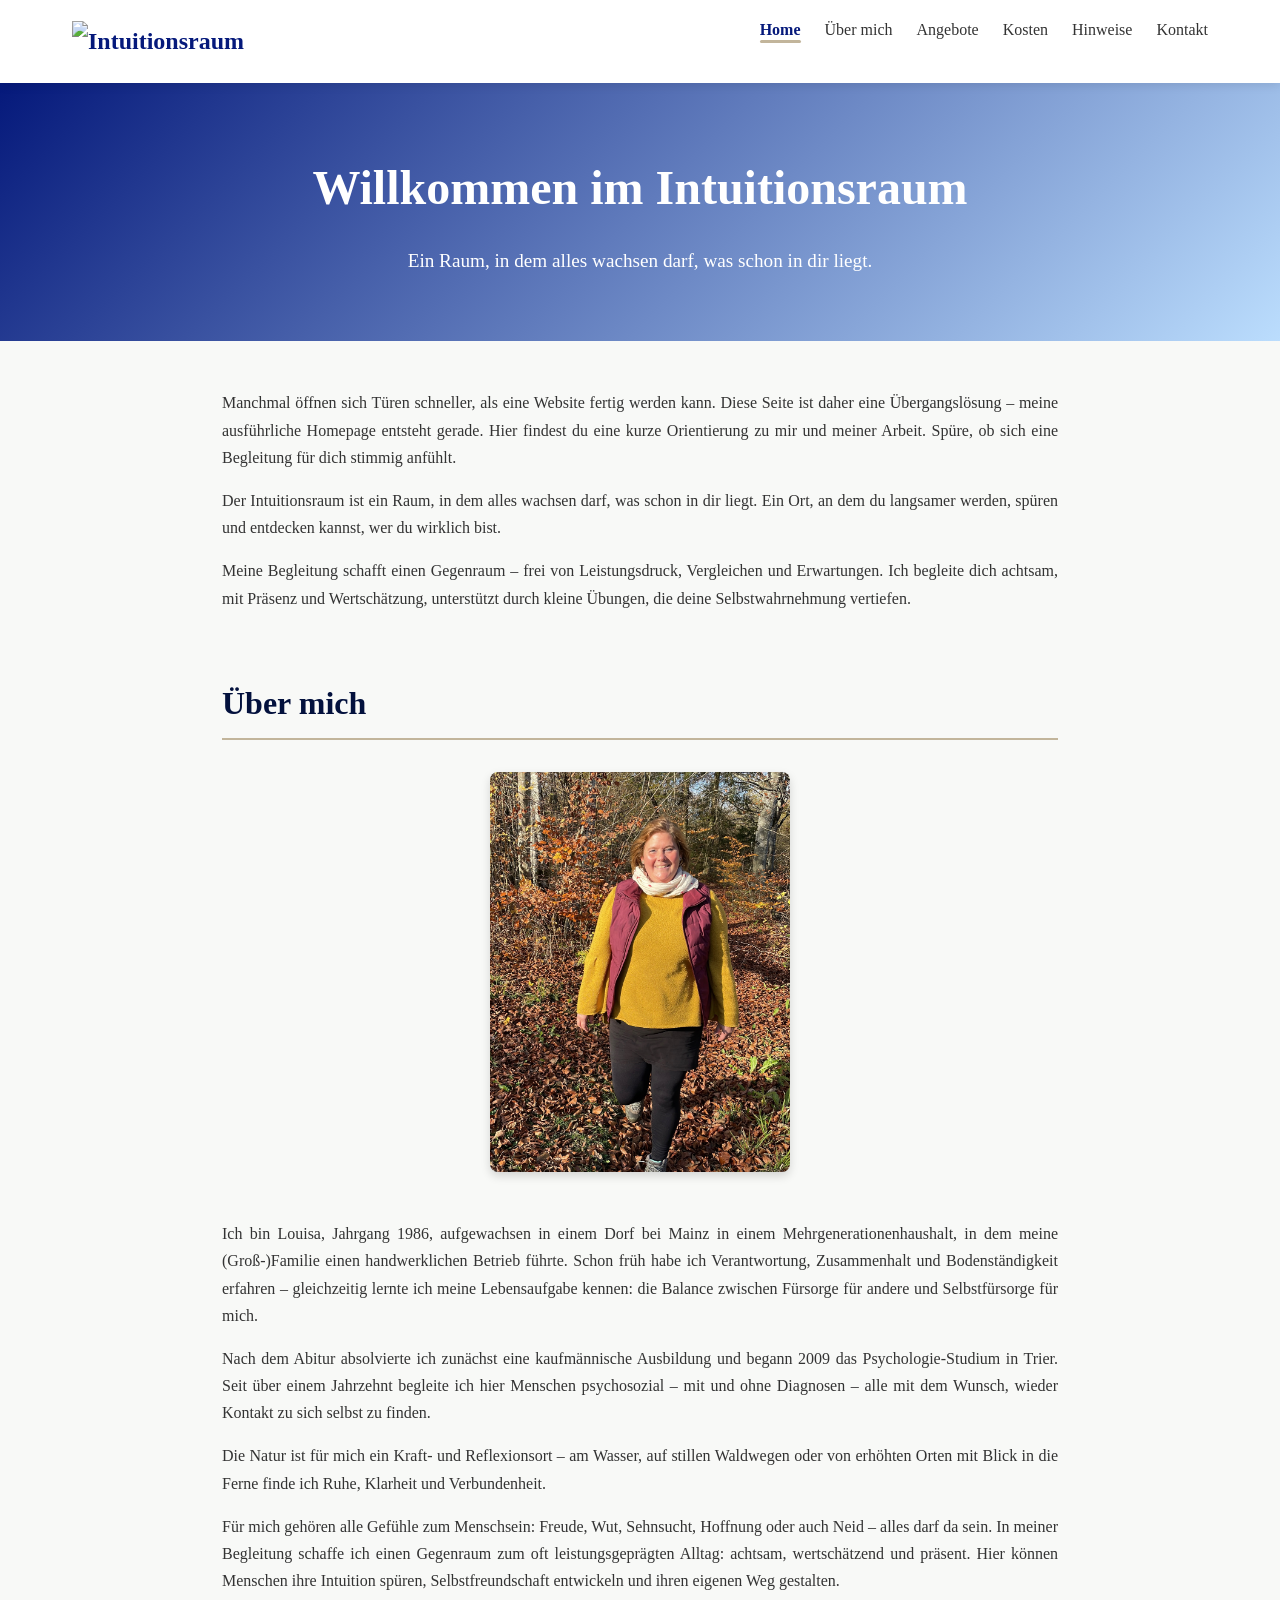
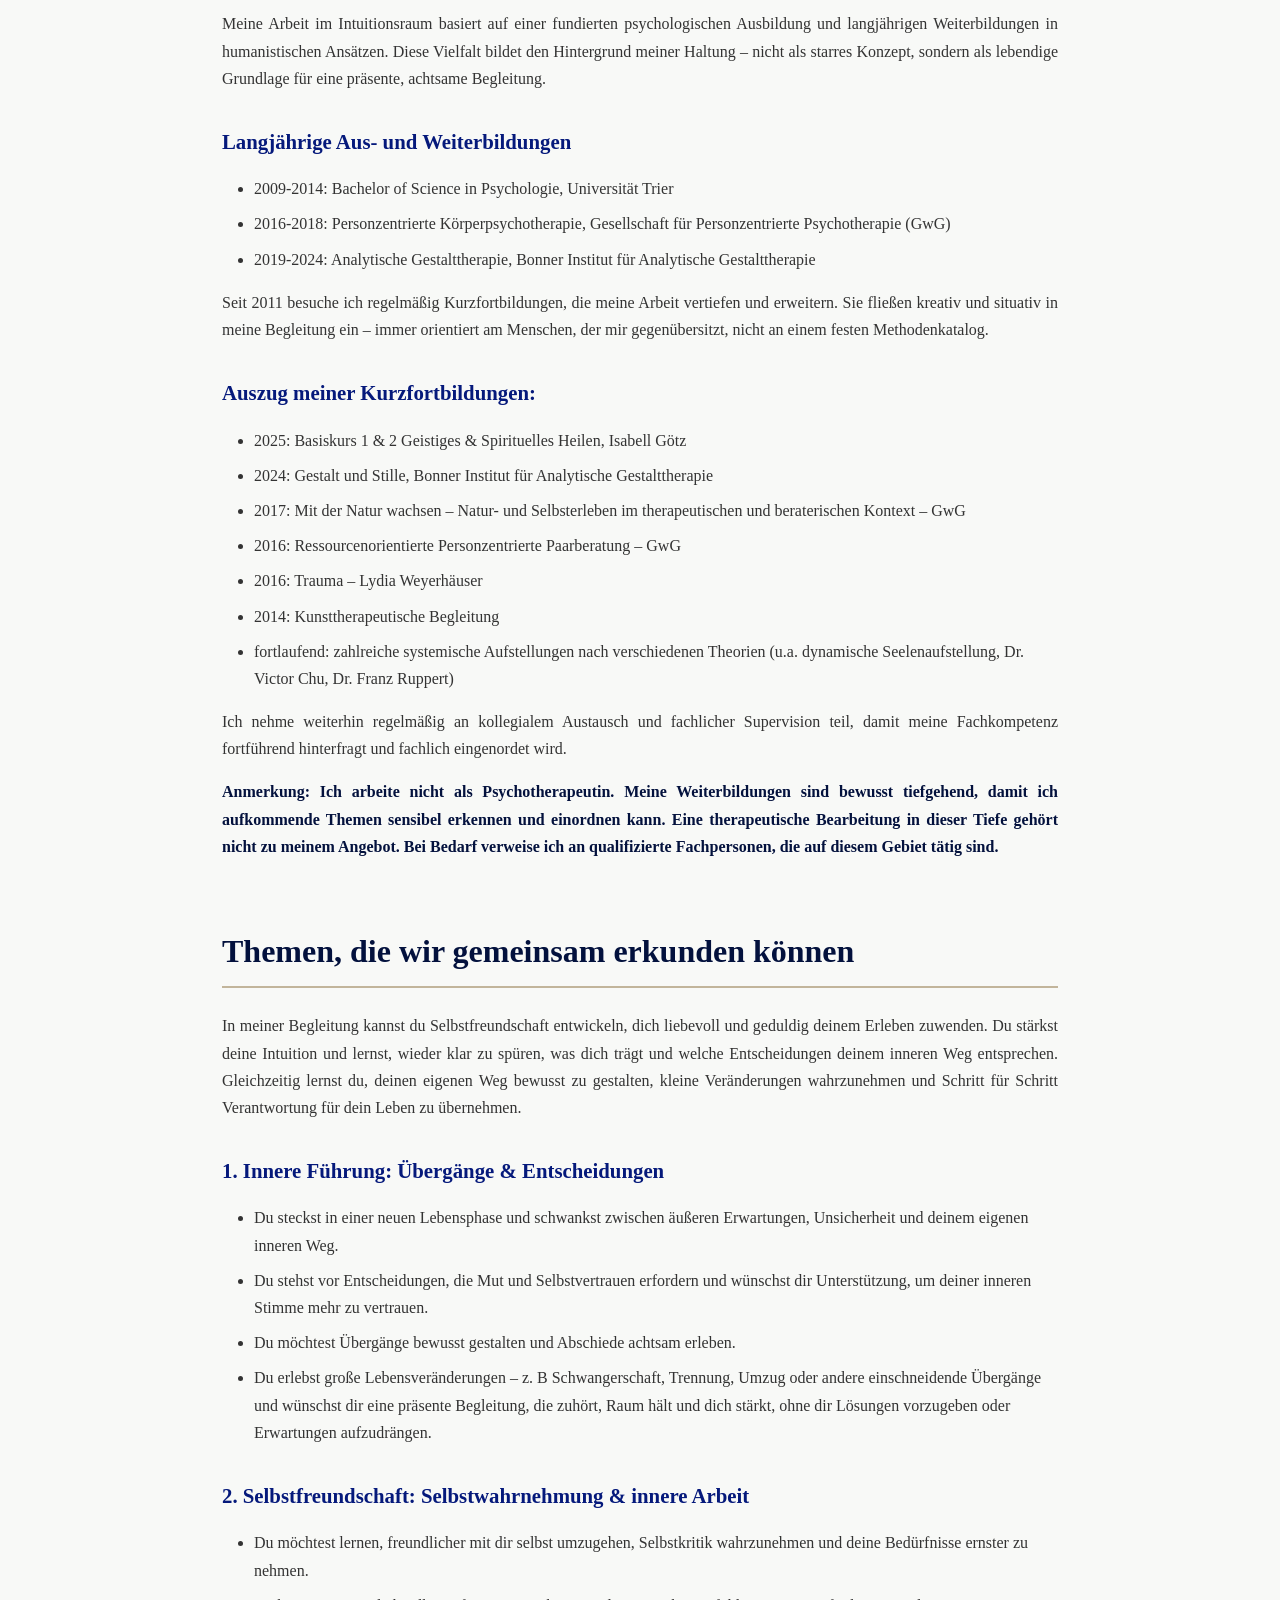
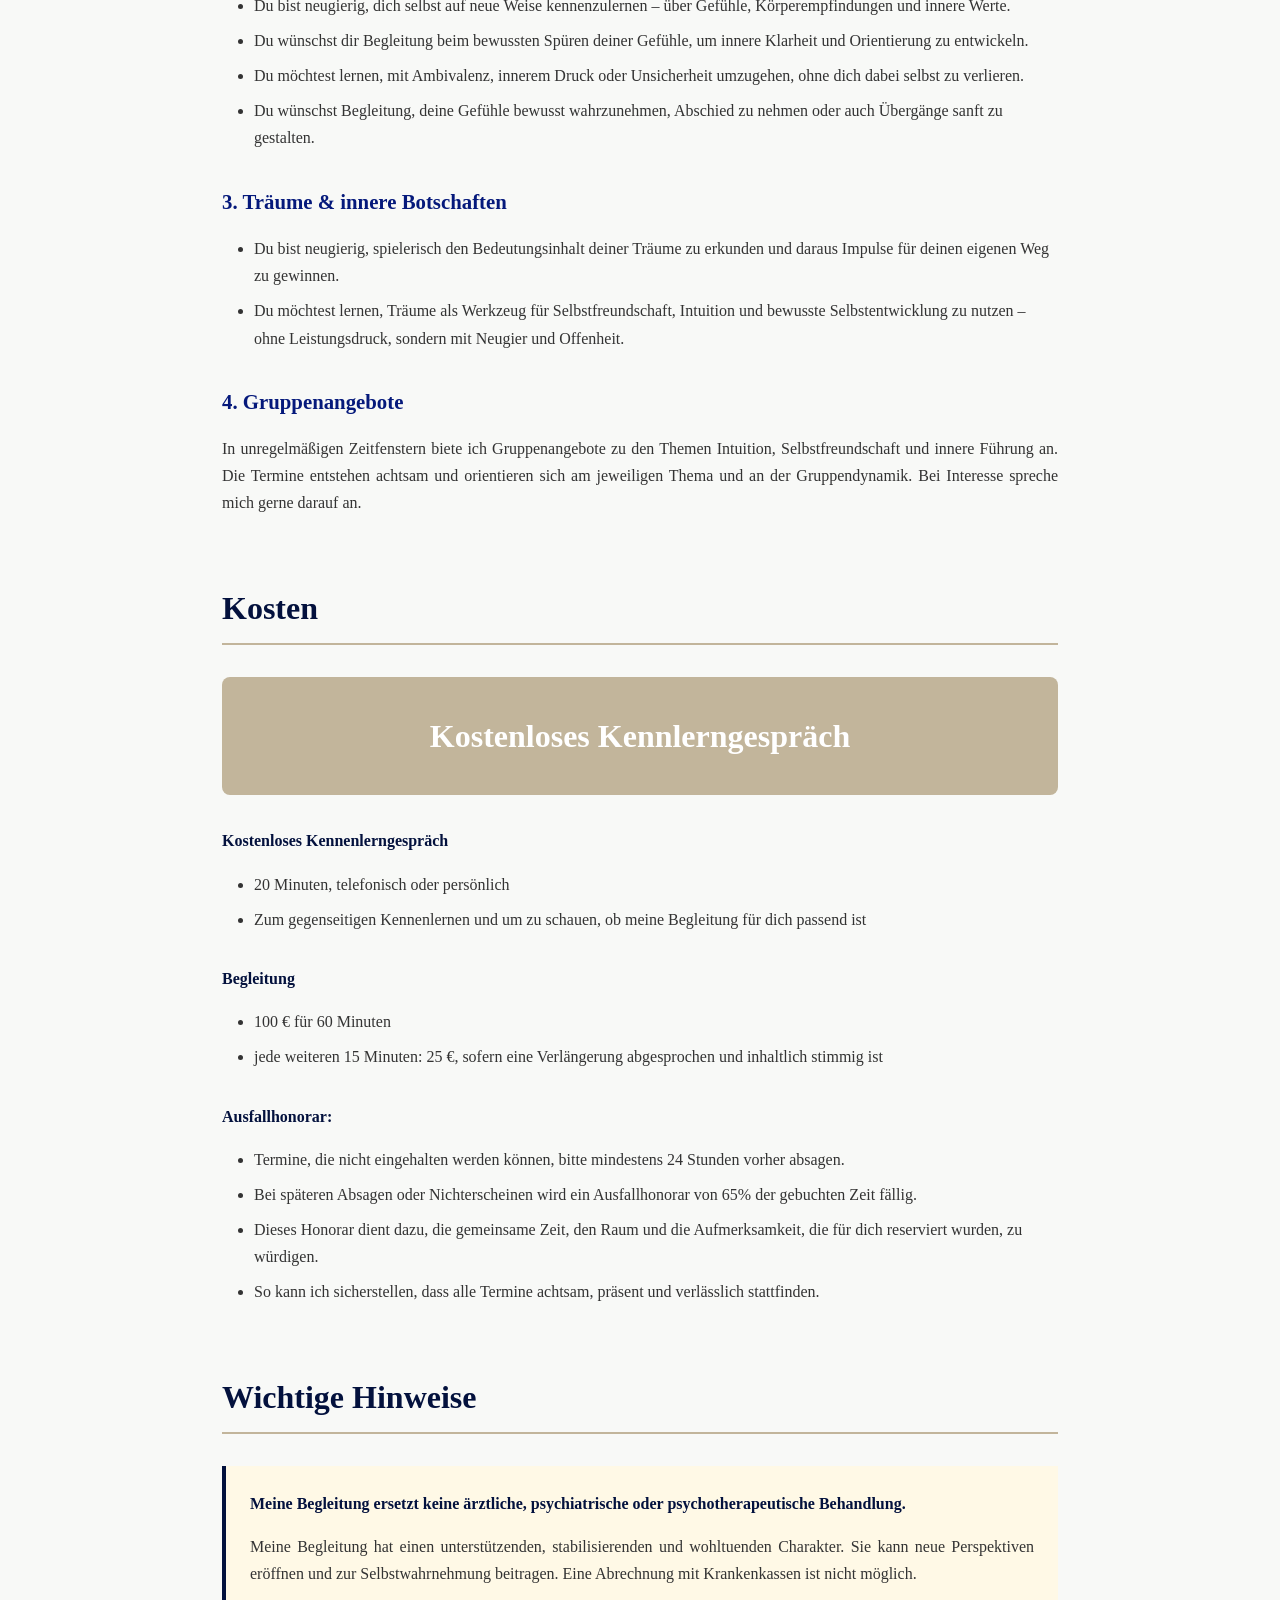
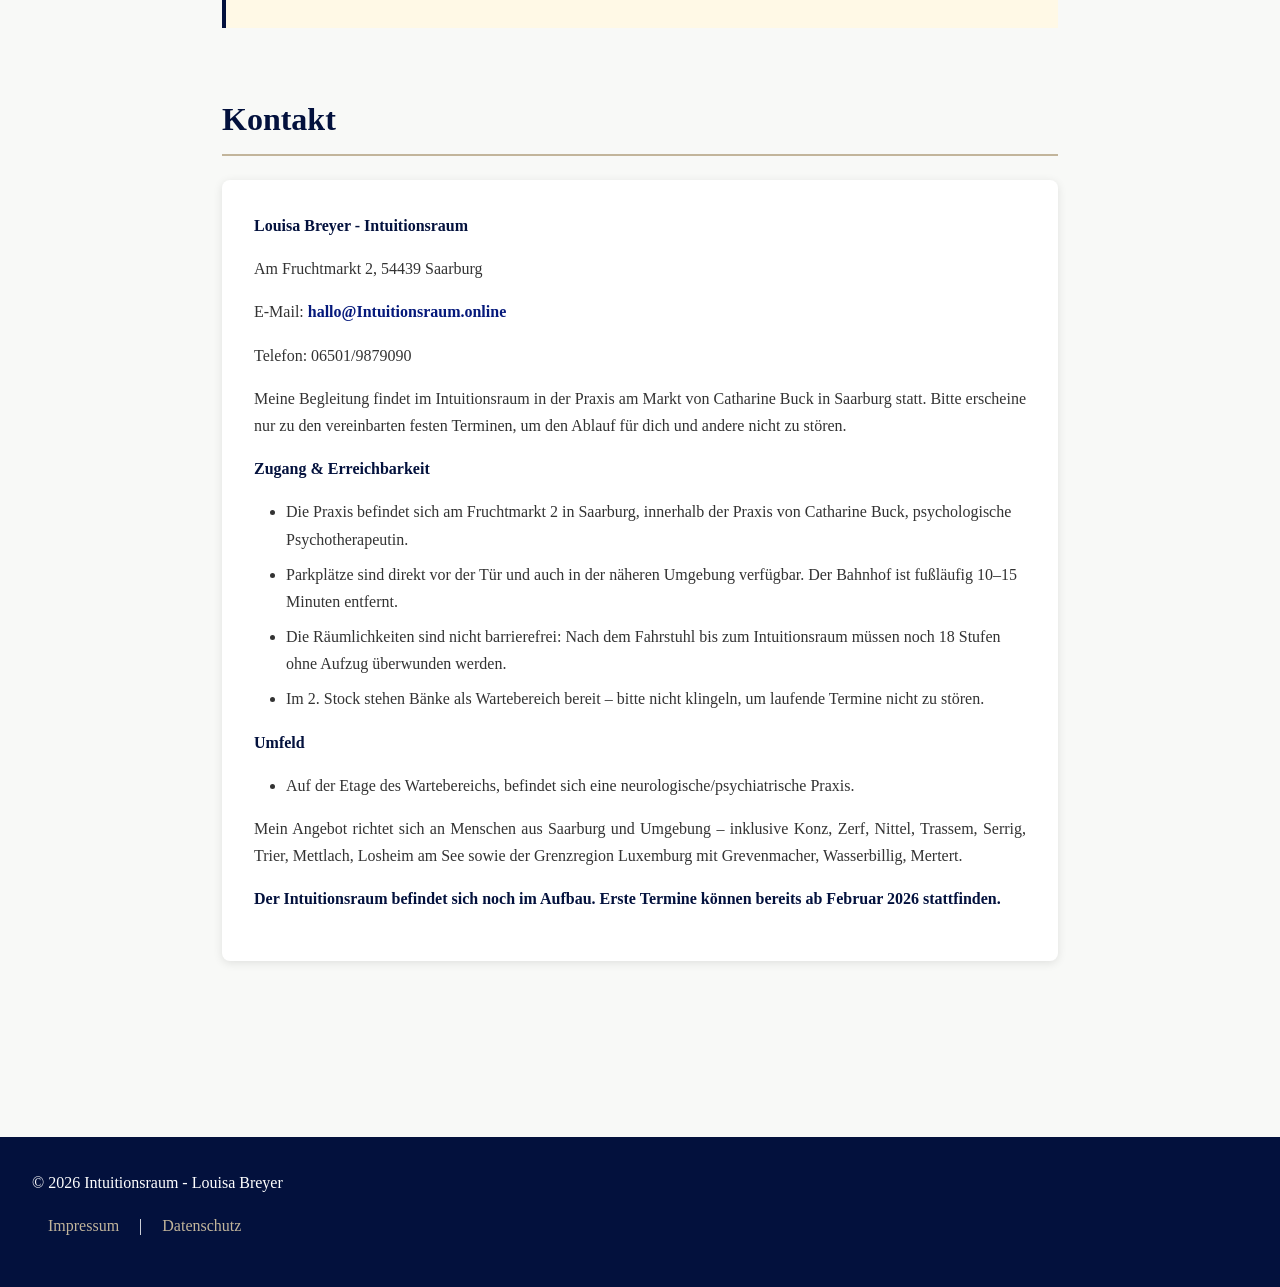
==== commit 71850916: "Designverbesserungen" ====
--- a/index.html
+++ b/index.html
@@ -366,7 +366,7 @@
 <!-- Navigation -->
 <header>
     <nav>
-        <div class="logo">Intuitionsraum</div>
+        <a href="start.html" class="logo"><img src="logo.png" alt="Intuitionsraum"></a>
         <ul id="navMenu">
             <li><a href="#home">Home</a></li>
             <li><a href="#ueber-mich">Über mich</a></li>
@@ -582,4 +582,4 @@
     });
 </script>
 </body>
-</html>+</html>
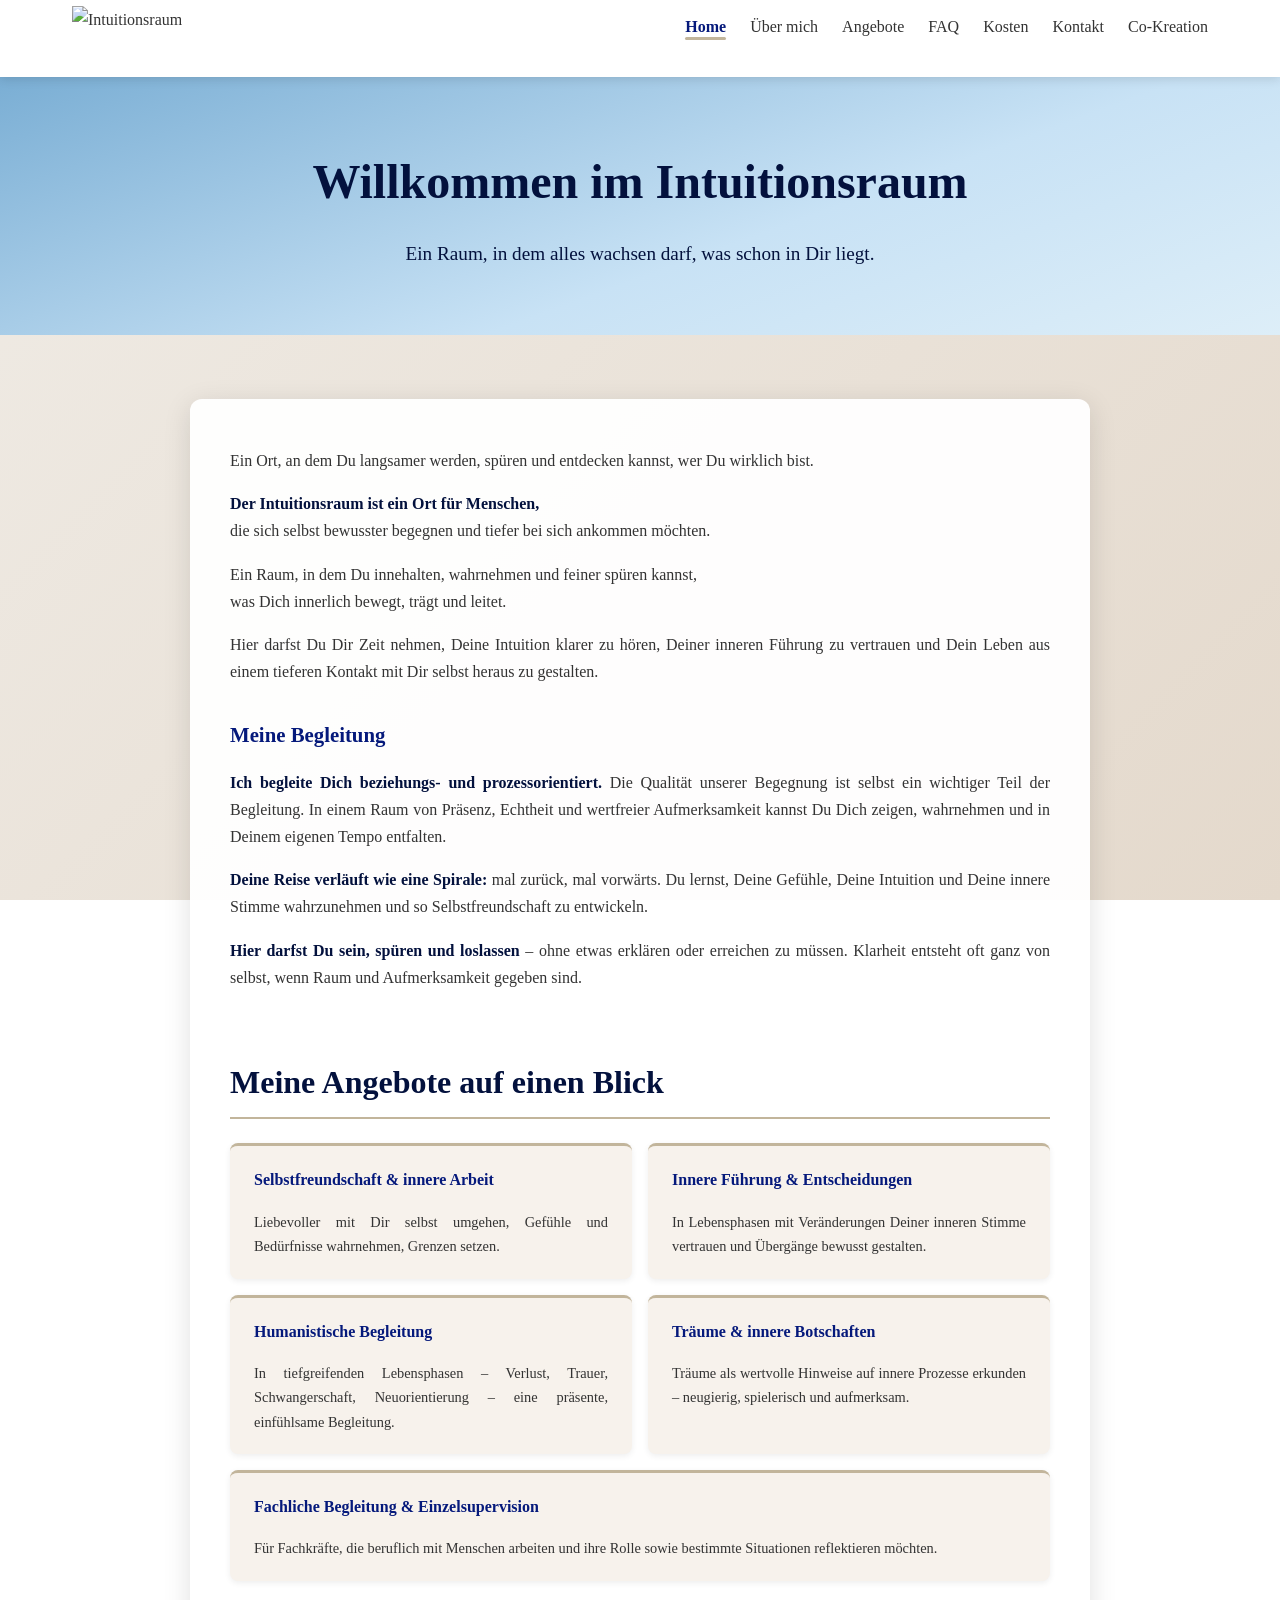
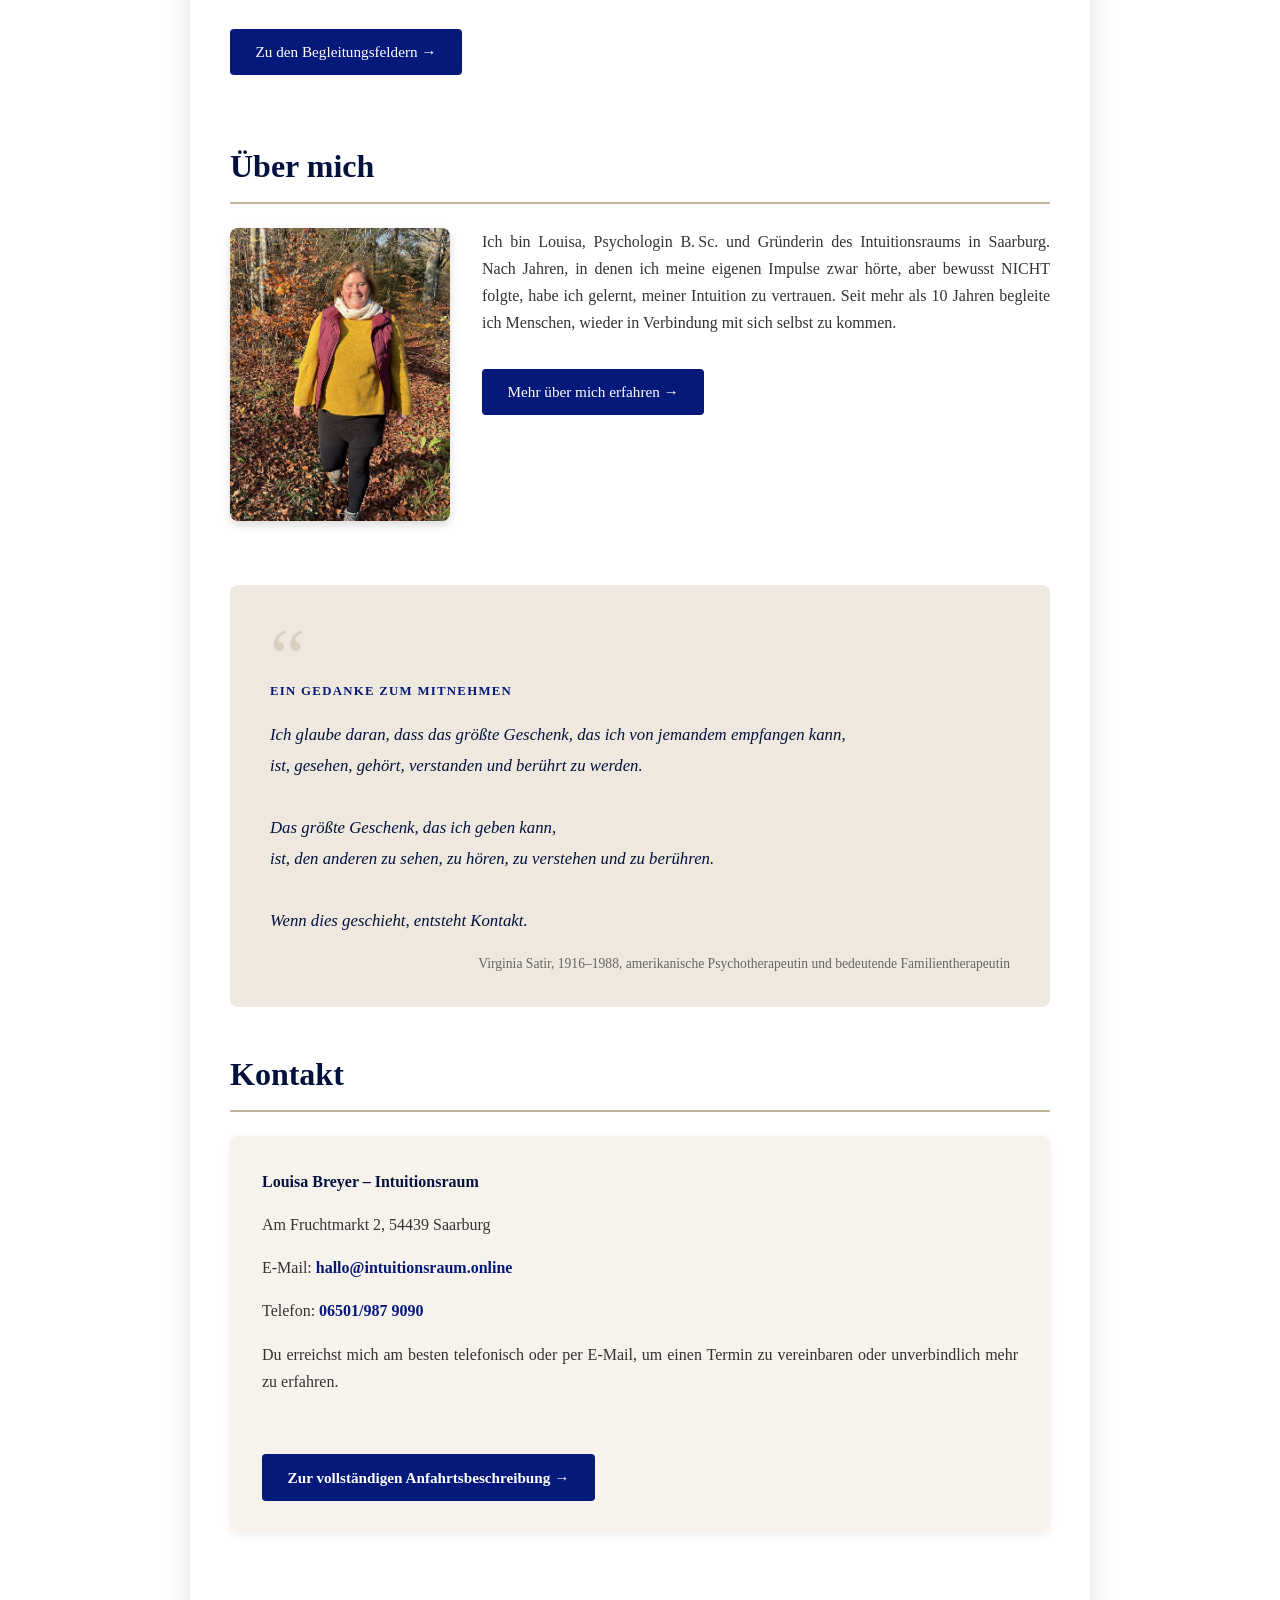
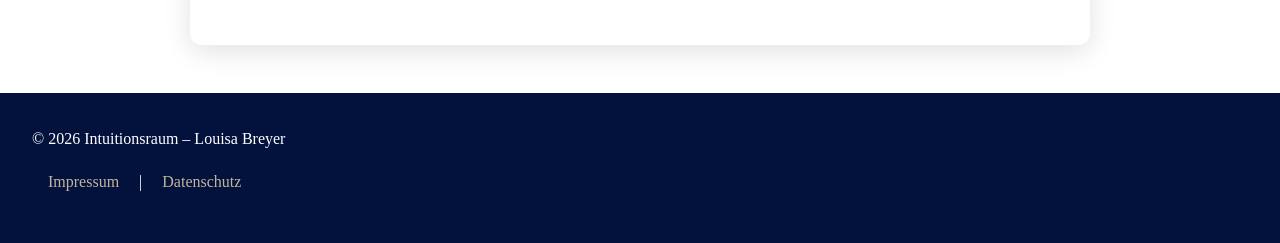
==== commit bda590ba: "Designverbesserungen" ====
--- a/index.html
+++ b/index.html
@@ -1,585 +1,120 @@
 <!DOCTYPE html>
 <html lang="de">
 <head>
-    <meta charset="UTF-8">
-    <meta name="viewport" content="width=device-width, initial-scale=1.0">
-    <title>Intuitionsraum - Louisa Breyer</title>
-
-    <style>
-        /* ========================================
-           COLOR SCHEME - Ändern Sie hier die Farben
-           ======================================== */
-        :root {
-            --primary-color: #05197b;        /* Hauptfarbe - Dunkelblau */
-            --secondary-color: #c2b59b;      /* Sekundärfarbe - Beige/Sand */
-            --accent-color: #03113d;         /* Akzentfarbe - Noch dunkleres Blau */
-            --background-color: #F8F9F7;     /* Hintergrundfarbe */
-            --text-color: #333333;           /* Textfarbe */
-            --text-light: #666666;           /* Helle Textfarbe */
-            --white: #FFFFFF;                /* Weiß */
-        }
-
-        /* ========================================
-           GRUNDLEGENDES STYLING
-           ======================================== */
-        * {
-            margin: 0;
-            padding: 0;
-            box-sizing: border-box;
-        }
-
-        html {
-            scroll-behavior: smooth;
-        }
-
-        body {
-            font-family: 'Georgia', serif;
-            line-height: 1.7;
-            color: var(--text-color);
-            background-color: var(--background-color);
-        }
-
-        /* ========================================
-           HEADER / NAVIGATION
-           ======================================== */
-        header {
-            background-color: var(--white);
-            box-shadow: 0 2px 10px rgba(0,0,0,0.1);
-            position: sticky;
-            top: 0;
-            z-index: 1000;
-        }
-
-        nav {
-            max-width: 1200px;
-            margin: 0 auto;
-            padding: 1rem 2rem;
-            display: flex;
-            justify-content: space-between;
-            align-items: center;
-            flex-wrap: wrap;
-        }
-
-        .logo {
-            font-size: 1.5rem;
-            font-weight: bold;
-            color: var(--primary-color);
-        }
-
-        nav ul {
-            list-style: none;
-            display: flex;
-            gap: 1.5rem;
-            flex-wrap: wrap;
-            justify-content: flex-end;
-        }
-
-        nav a {
-            text-decoration: none;
-            color: var(--text-color);
-            transition: color 0.3s;
-            position: relative;
-        }
-
-        nav a:hover {
-            color: var(--primary-color);
-        }
-
-        nav a.active {
-            color: var(--primary-color);
-            font-weight: bold;
-        }
-
-        nav a.active::after {
-            content: '';
-            position: absolute;
-            bottom: -5px;
-            left: 0;
-            right: 0;
-            height: 3px;
-            background-color: var(--secondary-color);
-            border-radius: 2px;
-        }
-
-        nav ul li {
-            white-space: nowrap;
-        }
-
-        /* ========================================
-           CONTAINER & SECTIONS
-           ======================================== */
-        .container {
-            max-width: 900px;
-            margin: 0 auto;
-            padding: 3rem 2rem;
-        }
-
-        section {
-            margin-bottom: 4rem;
-        }
-
-        h1 {
-            font-size: 2.5rem;
-            color: var(--primary-color);
-            margin-bottom: 1.5rem;
-        }
-
-        h2 {
-            font-size: 2rem;
-            color: var(--accent-color);
-            margin-bottom: 1.5rem;
-            padding-bottom: 0.5rem;
-            border-bottom: 2px solid var(--secondary-color);
-        }
-
-        h3 {
-            font-size: 1.3rem;
-            color: var(--primary-color);
-            margin-top: 2rem;
-            margin-bottom: 1rem;
-        }
-
-        p {
-            margin-bottom: 1rem;
-            text-align: justify;
-        }
-
-        strong {
-            font-weight: bold;
-            color: var(--accent-color);
-        }
-
-        ul {
-            margin-left: 2rem;
-            margin-bottom: 1rem;
-        }
-
-        li {
-            margin-bottom: 0.5rem;
-        }
-
-        /* ========================================
-           IMAGE GALLERY
-           ======================================== */
-        .image-gallery {
-            display: flex;
-            gap: 2rem;
-            justify-content: center;
-            margin: 2rem 0 3rem 0;
-            flex-wrap: wrap;
-        }
-
-        .image-gallery img {
-            width: 300px;
-            height: 400px;
-            border-radius: 8px;
-            box-shadow: 0 4px 10px rgba(0,0,0,0.15);
-            object-fit: cover;
-            transition: transform 0.3s ease;
-        }
-
-        .image-gallery img:hover {
-            transform: scale(1.05);
-        }
-
-        /* ========================================
-           HERO SECTION
-           ======================================== */
-        .hero {
-            text-align: center;
-            padding: 4rem 2rem;
-            background: linear-gradient(135deg, var(--primary-color), #bbddfd);
-            color: var(--white);
-            margin-bottom: 0;
-        }
-
-        .hero h1 {
-            color: var(--white);
-            font-size: 3rem;
-            margin-bottom: 1rem;
-        }
-
-        .hero p {
-            font-size: 1.2rem;
-            max-width: 700px;
-            margin: 0 auto;
-            text-align: center;
-        }
-
-        /* ========================================
-           CONTENT BLOCKS
-           ======================================== */
-        .content-block {
-            margin-bottom: 2rem;
-        }
-
-        .content-block p:last-child {
-            margin-bottom: 0;
-        }
-
-        /* ========================================
-           KOSTEN BOX
-           ======================================== */
-        .kosten-box {
-            background-color: var(--secondary-color);
-            padding: 2rem;
-            border-radius: 8px;
-            text-align: center;
-            margin: 2rem 0;
-        }
-
-        .kosten-box h3 {
-            font-size: 2rem;
-            color: var(--white);
-            margin: 0;
-        }
-
-        /* ========================================
-           HINWEIS BOX
-           ======================================== */
-        .hinweis-box {
-            background-color: #FFF9E6;
-            border-left: 4px solid var(--accent-color);
-            padding: 1.5rem;
-            margin: 2rem 0;
-        }
-
-        .hinweis-box strong {
-            color: var(--accent-color);
-        }
-
-        /* ========================================
-           KONTAKT SECTION
-           ======================================== */
-        .kontakt {
-            background-color: var(--white);
-            padding: 2rem;
-            border-radius: 8px;
-            box-shadow: 0 2px 10px rgba(0,0,0,0.1);
-        }
-
-        .kontakt a {
-            color: var(--primary-color);
-            text-decoration: none;
-            font-weight: bold;
-        }
-
-        .kontakt a:hover {
-            text-decoration: underline;
-        }
-
-        .kontakt strong {
-            color: var(--accent-color);
-        }
-
-        /* ========================================
-           FOOTER
-           ======================================== */
-        footer {
-            background-color: var(--accent-color);
-            color: var(--white);
-            text-align: center;
-            padding: 2rem;
-            margin-top: 4rem;
-        }
-
-        footer a {
-            color: var(--secondary-color);
-            text-decoration: none;
-            margin: 0 1rem;
-        }
-
-        footer a:hover {
-            text-decoration: underline;
-        }
-
-        /* ========================================
-           RESPONSIVE DESIGN
-           ======================================== */
-        @media (max-width: 768px) {
-            .logo {
-                display: none;
-            }
-
-            nav {
-                justify-content: center;
-                padding: 0.4rem 0.5rem;
-            }
-
-            nav ul {
-                gap: 0.6rem;
-                justify-content: center;
-            }
-
-            nav a {
-                font-size: 0.85rem;
-            }
-
-            nav a.active::after {
-                bottom: -3px;
-                height: 2px;
-            }
-
-            .hero h1 {
-                font-size: 2rem;
-            }
-
-            h1 {
-                font-size: 2rem;
-            }
-
-            h2 {
-                font-size: 1.5rem;
-            }
-
-            .container {
-                padding: 2rem 1rem;
-            }
-
-            .image-gallery {
-                flex-direction: column;
-                align-items: center;
-            }
-
-            .image-gallery img {
-                width: 280px;
-                height: 373px;
-            }
-        }
-
-        @media (max-width: 480px) {
-            .hero {
-                padding: 3rem 1rem;
-            }
-
-            .hero h1 {
-                font-size: 1.8rem;
-            }
-
-            .logo {
-                font-size: 1.3rem;
-            }
-        }
-    </style>
+<meta charset="UTF-8">
+<meta name="viewport" content="width=device-width, initial-scale=1.0">
+<title>Intuitionsraum &ndash; Louisa Breyer | Humanistische Begleitung</title>
+<link rel="stylesheet" href="shared.css">
 </head>
 <body>
-<!-- Navigation -->
-<header>
-    <nav>
-        <a href="start.html" class="logo"><img src="logo.png" alt="Intuitionsraum"></a>
-        <ul id="navMenu">
-            <li><a href="#home">Home</a></li>
-            <li><a href="#ueber-mich">Über mich</a></li>
-            <li><a href="#begleitungsangebote">Angebote</a></li>
-            <li><a href="#kosten">Kosten</a></li>
-            <li><a href="#hinweise">Hinweise</a></li>
-            <li><a href="#kontakt">Kontakt</a></li>
-        </ul>
-    </nav>
-</header>
+<header><nav>
+<a href="index.html" class="logo"><img src="images/logo.png" alt="Intuitionsraum"></a>
+<ul><li><a href="index.html" class="active">Home</a></li><li class="has-dropdown"><a href="ueber-mich.html">&#220;ber mich</a><ul class="dropdown"><li><a href="ueber-mich.html">&#220;ber mich</a></li><li><a href="naehkaestchen.html">Aus dem N&auml;hk&auml;stchen</a></li></ul></li><li><a href="angebote.html">Angebote</a></li><li><a href="faq.html">FAQ</a></li><li><a href="kosten.html">Kosten</a></li><li><a href="kontakt.html">Kontakt</a></li><li><a href="co-kreativ.html">Co-Kreation</a></li></ul>
+</nav></header>
 
-<!-- Hero Section -->
 <section class="hero" id="home">
     <h1>Willkommen im Intuitionsraum</h1>
-    <p>Ein Raum, in dem alles wachsen darf, was schon in dir liegt.</p>
+    <p>Ein Raum, in dem alles wachsen darf, was schon in Dir liegt.</p>
 </section>
 
-<!-- Main Content -->
 <div class="container">
-    <!-- Willkommen Section -->
-    <section>
-        <p>Manchmal öffnen sich Türen schneller, als eine Website fertig werden kann. Diese Seite ist daher eine Übergangslösung – meine ausführliche Homepage entsteht gerade. Hier findest du eine kurze Orientierung zu mir und meiner Arbeit. Spüre, ob sich eine Begleitung für dich stimmig anfühlt.</p>
 
-        <p>Der Intuitionsraum ist ein Raum, in dem alles wachsen darf, was schon in dir liegt. Ein Ort, an dem du langsamer werden, spüren und entdecken kannst, wer du wirklich bist.</p>
+<section>
+    <p>Ein Ort, an dem Du langsamer werden, sp&uuml;ren und entdecken kannst, wer Du wirklich bist.</p>
 
-        <p>Meine Begleitung schafft einen Gegenraum – frei von Leistungsdruck, Vergleichen und Erwartungen. Ich begleite dich achtsam, mit Präsenz und Wertschätzung, unterstützt durch kleine Übungen, die deine Selbstwahrnehmung vertiefen.</p>
-    </section>
+    <p><strong>Der Intuitionsraum ist ein Ort f&uuml;r Menschen,</strong><br>
+    die sich selbst bewusster begegnen und tiefer bei sich ankommen m&ouml;chten.</p>
 
-    <!-- Über mich Section -->
-    <section id="ueber-mich">
-        <h2>Über mich</h2>
+    <p>Ein Raum, in dem Du innehalten, wahrnehmen und feiner sp&uuml;ren kannst,<br>
+    was Dich innerlich bewegt, tr&auml;gt und leitet.</p>
 
-        <!-- Image Gallery - Ersetzen Sie die Dateinamen mit Ihren tatsächlichen Bildnamen -->
-        <div class="image-gallery">
-            <img src="louisa-breyer-autumn.jpeg" alt="Louisa Breyer Herbst">
+    <p>Hier darfst Du Dir Zeit nehmen, Deine Intuition klarer zu h&ouml;ren, Deiner inneren F&uuml;hrung zu vertrauen
+    und Dein Leben aus einem tieferen Kontakt mit Dir selbst heraus zu gestalten.</p>
+
+    <h3>Meine Begleitung</h3>
+    <p><strong>Ich begleite Dich beziehungs- und prozessorientiert.</strong> Die Qualit&auml;t unserer Begegnung ist
+    selbst ein wichtiger Teil der Begleitung. In einem Raum von Pr&auml;senz, Echtheit und wertfreier Aufmerksamkeit
+    kannst Du Dich zeigen, wahrnehmen und in Deinem eigenen Tempo entfalten.</p>
+
+    <p><strong>Deine Reise verl&auml;uft wie eine Spirale:</strong> mal zur&uuml;ck, mal vorw&auml;rts. Du lernst,
+    Deine Gef&uuml;hle, Deine Intuition und Deine innere Stimme wahrzunehmen und so Selbstfreundschaft zu entwickeln.</p>
+
+    <p><strong>Hier darfst Du sein, sp&uuml;ren und loslassen</strong> &ndash; ohne etwas erkl&auml;ren oder erreichen
+    zu m&uuml;ssen. Klarheit entsteht oft ganz von selbst, wenn Raum und Aufmerksamkeit gegeben sind.</p>
+</section>
+
+<section>
+    <h2>Meine Angebote auf einen Blick</h2>
+    <div class="teaser-grid">
+        <a href="angebote.html#selbstfreundschaft" class="teaser-karte">
+            <h3>Selbstfreundschaft &amp; innere Arbeit</h3>
+            <p>Liebevoller mit Dir selbst umgehen, Gef&uuml;hle und Bed&uuml;rfnisse wahrnehmen, Grenzen setzen.</p>
+        </a>
+        <a href="angebote.html#innere-fuehrung" class="teaser-karte">
+            <h3>Innere F&uuml;hrung &amp; Entscheidungen</h3>
+            <p>In Lebensphasen mit Ver&auml;nderungen Deiner inneren Stimme vertrauen und &Uuml;berg&auml;nge bewusst gestalten.</p>
+        </a>
+        <a href="angebote.html#humanistische-begleitung" class="teaser-karte">
+            <h3>Humanistische Begleitung</h3>
+            <p>In tiefgreifenden Lebensphasen &ndash; Verlust, Trauer, Schwangerschaft, Neuorientierung &ndash; eine pr&auml;sente, einf&uuml;hlsame Begleitung.</p>
+        </a>
+        <a href="angebote.html#traeume" class="teaser-karte">
+            <h3>Tr&auml;ume &amp; innere Botschaften</h3>
+            <p>Tr&auml;ume als wertvolle Hinweise auf innere Prozesse erkunden &ndash; neugierig, spielerisch und aufmerksam.</p>
+        </a>
+        <a href="angebote.html#supervision" class="teaser-karte voll">
+            <h3>Fachliche Begleitung &amp; Einzelsupervision</h3>
+            <p>F&uuml;r Fachkr&auml;fte, die beruflich mit Menschen arbeiten und ihre Rolle sowie bestimmte Situationen reflektieren m&ouml;chten.</p>
+        </a>
+    </div>
+    <a href="angebote.html" class="btn-mehr">Zu den Begleitungsfeldern &rarr;</a>
+</section>
+
+<section>
+    <h2>&Uuml;ber mich</h2>
+    <div class="ueber-mich-preview">
+        <img src="images/louisa-breyer-autumn.jpeg" alt="Louisa Breyer im Herbst">
+        <div>
+            <p>Ich bin Louisa, Psychologin B.&thinsp;Sc. und Gr&uuml;nderin des Intuitionsraums in Saarburg. Nach Jahren, in denen ich meine
+            eigenen Impulse zwar h&ouml;rte, aber bewusst NICHT folgte, habe ich gelernt, meiner Intuition zu vertrauen.
+            Seit mehr als 10 Jahren begleite ich Menschen, wieder in Verbindung mit sich selbst zu kommen.</p>
+            <a href="ueber-mich.html" class="btn-mehr">Mehr &uuml;ber mich erfahren &rarr;</a>
         </div>
+    </div>
+</section>
 
-        <div class="content-block">
-            <p>Ich bin Louisa, Jahrgang 1986, aufgewachsen in einem Dorf bei Mainz in einem Mehrgenerationenhaushalt, in dem meine (Groß-)Familie einen handwerklichen Betrieb führte. Schon früh habe ich Verantwortung, Zusammenhalt und Bodenständigkeit erfahren – gleichzeitig lernte ich meine Lebensaufgabe kennen: die Balance zwischen Fürsorge für andere und Selbstfürsorge für mich.</p>
-
-            <p>Nach dem Abitur absolvierte ich zunächst eine kaufmännische Ausbildung und begann 2009 das Psychologie-Studium in Trier. Seit über einem Jahrzehnt begleite ich hier Menschen psychosozial – mit und ohne Diagnosen – alle mit dem Wunsch, wieder Kontakt zu sich selbst zu finden.</p>
-
-            <p>Die Natur ist für mich ein Kraft- und Reflexionsort – am Wasser, auf stillen Waldwegen oder von erhöhten Orten mit Blick in die Ferne finde ich Ruhe, Klarheit und Verbundenheit.</p>
-
-            <p>Für mich gehören alle Gefühle zum Menschsein: Freude, Wut, Sehnsucht, Hoffnung oder auch Neid – alles darf da sein. In meiner Begleitung schaffe ich einen Gegenraum zum oft leistungsgeprägten Alltag: achtsam, wertschätzend und präsent. Hier können Menschen ihre Intuition spüren, Selbstfreundschaft entwickeln und ihren eigenen Weg gestalten.</p>
-
-            <p>Meine Arbeit im Intuitionsraum basiert auf einer fundierten psychologischen Ausbildung und langjährigen Weiterbildungen in humanistischen Ansätzen. Diese Vielfalt bildet den Hintergrund meiner Haltung – nicht als starres Konzept, sondern als lebendige Grundlage für eine präsente, achtsame Begleitung.</p>
-        </div>
-
-        <h3>Langjährige Aus- und Weiterbildungen</h3>
-        <ul>
-            <li>2009-2014: Bachelor of Science in Psychologie, Universität Trier</li>
-            <li>2016-2018: Personzentrierte Körperpsychotherapie, Gesellschaft für Personzentrierte Psychotherapie (GwG)</li>
-            <li>2019-2024: Analytische Gestalttherapie, Bonner Institut für Analytische Gestalttherapie</li>
-        </ul>
-
-        <p>Seit 2011 besuche ich regelmäßig Kurzfortbildungen, die meine Arbeit vertiefen und erweitern. Sie fließen kreativ und situativ in meine Begleitung ein – immer orientiert am Menschen, der mir gegenübersitzt, nicht an einem festen Methodenkatalog.</p>
-
-        <h3>Auszug meiner Kurzfortbildungen:</h3>
-        <ul>
-            <li>2025: Basiskurs 1 & 2 Geistiges & Spirituelles Heilen, Isabell Götz</li>
-            <li>2024: Gestalt und Stille, Bonner Institut für Analytische Gestalttherapie</li>
-            <li>2017: Mit der Natur wachsen – Natur- und Selbsterleben im therapeutischen und beraterischen Kontext – GwG</li>
-            <li>2016: Ressourcenorientierte Personzentrierte Paarberatung – GwG</li>
-            <li>2016: Trauma – Lydia Weyerhäuser</li>
-            <li>2014: Kunsttherapeutische Begleitung</li>
-            <li>fortlaufend: zahlreiche systemische Aufstellungen nach verschiedenen Theorien (u.a. dynamische Seelenaufstellung, Dr. Victor Chu, Dr. Franz Ruppert)</li>
-        </ul>
-
-        <p>Ich nehme weiterhin regelmäßig an kollegialem Austausch und fachlicher Supervision teil, damit meine Fachkompetenz fortführend hinterfragt und fachlich eingenordet wird.</p>
-
-        <p><strong>Anmerkung: Ich arbeite nicht als Psychotherapeutin. Meine Weiterbildungen sind bewusst tiefgehend, damit ich aufkommende Themen sensibel erkennen und einordnen kann. Eine therapeutische Bearbeitung in dieser Tiefe gehört nicht zu meinem Angebot. Bei Bedarf verweise ich an qualifizierte Fachpersonen, die auf diesem Gebiet tätig sind.</strong></p>
-    </section>
-
-    <!-- Begleitungsangebote Section -->
-    <section id="begleitungsangebote">
-        <h2>Themen, die wir gemeinsam erkunden können</h2>
-
-        <p>In meiner Begleitung kannst du Selbstfreundschaft entwickeln, dich liebevoll und geduldig deinem Erleben zuwenden. Du stärkst deine Intuition und lernst, wieder klar zu spüren, was dich trägt und welche Entscheidungen deinem inneren Weg entsprechen. Gleichzeitig lernst du, deinen eigenen Weg bewusst zu gestalten, kleine Veränderungen wahrzunehmen und Schritt für Schritt Verantwortung für dein Leben zu übernehmen.</p>
-
-        <h3>1. Innere Führung: Übergänge & Entscheidungen</h3>
-        <ul>
-            <li>Du steckst in einer neuen Lebensphase und schwankst zwischen äußeren Erwartungen, Unsicherheit und deinem eigenen inneren Weg.</li>
-            <li>Du stehst vor Entscheidungen, die Mut und Selbstvertrauen erfordern und wünschst dir Unterstützung, um deiner inneren Stimme mehr zu vertrauen.</li>
-            <li>Du möchtest Übergänge bewusst gestalten und Abschiede achtsam erleben.</li>
-            <li>Du erlebst große Lebensveränderungen – z. B Schwangerschaft, Trennung, Umzug oder andere einschneidende Übergänge und wünschst dir eine präsente Begleitung, die zuhört, Raum hält und dich stärkt, ohne dir Lösungen vorzugeben oder Erwartungen aufzudrängen.</li>
-        </ul>
-
-        <h3>2. Selbstfreundschaft: Selbstwahrnehmung & innere Arbeit</h3>
-        <ul>
-            <li>Du möchtest lernen, freundlicher mit dir selbst umzugehen, Selbstkritik wahrzunehmen und deine Bedürfnisse ernster zu nehmen.</li>
-            <li>Du bist neugierig, dich selbst auf neue Weise kennenzulernen – über Gefühle, Körperempfindungen und innere Werte.</li>
-            <li>Du wünschst dir Begleitung beim bewussten Spüren deiner Gefühle, um innere Klarheit und Orientierung zu entwickeln.</li>
-            <li>Du möchtest lernen, mit Ambivalenz, innerem Druck oder Unsicherheit umzugehen, ohne dich dabei selbst zu verlieren.</li>
-            <li>Du wünschst Begleitung, deine Gefühle bewusst wahrzunehmen, Abschied zu nehmen oder auch Übergänge sanft zu gestalten.</li>
-        </ul>
-
-        <h3>3. Träume & innere Botschaften</h3>
-        <ul>
-            <li>Du bist neugierig, spielerisch den Bedeutungsinhalt deiner Träume zu erkunden und daraus Impulse für deinen eigenen Weg zu gewinnen.</li>
-            <li>Du möchtest lernen, Träume als Werkzeug für Selbstfreundschaft, Intuition und bewusste Selbstentwicklung zu nutzen – ohne Leistungsdruck, sondern mit Neugier und Offenheit.</li>
-        </ul>
-
-        <h3>4. Gruppenangebote</h3>
-        <p>In unregelmäßigen Zeitfenstern biete ich Gruppenangebote zu den Themen Intuition, Selbstfreundschaft und innere Führung an. Die Termine entstehen achtsam und orientieren sich am jeweiligen Thema und an der Gruppendynamik. Bei Interesse spreche mich gerne darauf an.</p>
-    </section>
-
-    <!-- Kosten Section -->
-    <section id="kosten">
-        <h2>Kosten</h2>
-        <div class="kosten-box">
-            <h3>Kostenloses Kennlerngespräch</h3>
-        </div>
-
-        <div class="content-block">
-            <p><strong>Kostenloses Kennenlerngespräch</strong></p>
-            <ul>
-                <li>20 Minuten, telefonisch oder persönlich</li>
-                <li>Zum gegenseitigen Kennenlernen und um zu schauen, ob meine Begleitung für dich passend ist</li>
-            </ul>
-        </div>
-
-        <div class="content-block">
-            <p><strong>Begleitung</strong></p>
-            <ul>
-                <li>100 € für 60 Minuten</li>
-                <li>jede weiteren 15 Minuten: 25 €, sofern eine Verlängerung abgesprochen und inhaltlich stimmig ist</li>
-            </ul>
-        </div>
-
-        <div class="content-block">
-            <p><strong>Ausfallhonorar:</strong></p>
-            <ul>
-                <li>Termine, die nicht eingehalten werden können, bitte mindestens 24 Stunden vorher absagen.</li>
-                <li>Bei späteren Absagen oder Nichterscheinen wird ein Ausfallhonorar von 65% der gebuchten Zeit fällig.</li>
-                <li>Dieses Honorar dient dazu, die gemeinsame Zeit, den Raum und die Aufmerksamkeit, die für dich reserviert wurden, zu würdigen.</li>
-                <li>So kann ich sicherstellen, dass alle Termine achtsam, präsent und verlässlich stattfinden.</li>
-            </ul>
-        </div>
-    </section>
-
-    <!-- Wichtige Hinweise Section -->
-    <section id="hinweise">
-        <h2>Wichtige Hinweise</h2>
-        <div class="hinweis-box">
-            <p><strong>Meine Begleitung ersetzt keine ärztliche, psychiatrische oder psychotherapeutische Behandlung.</strong></p>
-            <p>Meine Begleitung hat einen unterstützenden, stabilisierenden und wohltuenden Charakter. Sie kann neue Perspektiven eröffnen und zur Selbstwahrnehmung beitragen. Eine Abrechnung mit Krankenkassen ist nicht möglich.</p>
-        </div>
-    </section>
-
-    <!-- Kontakt Section -->
-    <section id="kontakt">
-        <h2>Kontakt</h2>
-        <div class="kontakt">
-            <p><strong>Louisa Breyer - Intuitionsraum</strong></p>
-            <p>Am Fruchtmarkt 2, 54439 Saarburg</p>
-            <p>E-Mail: <a href="mailto:hallo@Intuitionsraum.online">hallo@Intuitionsraum.online</a></p>
-            <p>Telefon: 06501/9879090</p>
-
-            <p>Meine Begleitung findet im Intuitionsraum in der Praxis am Markt von Catharine Buck in Saarburg statt. Bitte erscheine nur zu den vereinbarten festen Terminen, um den Ablauf für dich und andere nicht zu stören.</p>
-
-            <p><strong>Zugang & Erreichbarkeit</strong></p>
-            <ul>
-                <li>Die Praxis befindet sich am Fruchtmarkt 2 in Saarburg, innerhalb der Praxis von Catharine Buck, psychologische Psychotherapeutin.</li>
-                <li>Parkplätze sind direkt vor der Tür und auch in der näheren Umgebung verfügbar. Der Bahnhof ist fußläufig 10–15 Minuten entfernt.</li>
-                <li>Die Räumlichkeiten sind nicht barrierefrei: Nach dem Fahrstuhl bis zum Intuitionsraum müssen noch 18 Stufen ohne Aufzug überwunden werden.</li>
-                <li>Im 2. Stock stehen Bänke als Wartebereich bereit – bitte nicht klingeln, um laufende Termine nicht zu stören.</li>
-            </ul>
-
-            <p><strong>Umfeld</strong></p>
-            <ul>
-                <li>Auf der Etage des Wartebereichs, befindet sich eine neurologische/psychiatrische Praxis.</li>
-            </ul>
-
-            <p>Mein Angebot richtet sich an Menschen aus Saarburg und Umgebung – inklusive Konz, Zerf, Nittel, Trassem, Serrig, Trier, Mettlach, Losheim am See sowie der Grenzregion Luxemburg mit Grevenmacher, Wasserbillig, Mertert.</p>
-
-            <p><strong>Der Intuitionsraum befindet sich noch im Aufbau. Erste Termine können bereits ab Februar 2026 stattfinden.</strong></p>
-        </div>
-    </section>
+<div class="zitat-box">
+    <span class="zitat-label">Ein Gedanke zum Mitnehmen</span>
+    <blockquote>
+        Ich glaube daran, dass das gr&ouml;&szlig;te Geschenk, das ich von jemandem empfangen kann,<br>
+        ist, gesehen, geh&ouml;rt, verstanden und ber&uuml;hrt zu werden.<br><br>
+        Das gr&ouml;&szlig;te Geschenk, das ich geben kann,<br>
+        ist, den anderen zu sehen, zu h&ouml;ren, zu verstehen und zu ber&uuml;hren.<br><br>
+        Wenn dies geschieht, entsteht Kontakt.
+    </blockquote>
+    <p class="zitat-quelle">Virginia Satir, 1916&ndash;1988, amerikanische Psychotherapeutin und bedeutende Familientherapeutin</p>
 </div>
 
-<!-- Footer -->
+<section>
+    <h2>Kontakt</h2>
+    <div class="kontakt">
+        <p><strong>Louisa Breyer &ndash; Intuitionsraum</strong></p>
+        <p>Am Fruchtmarkt 2, 54439 Saarburg</p>
+        <p>E-Mail: <a href="mailto:hallo@intuitionsraum.online">hallo@intuitionsraum.online</a></p>
+        <p>Telefon: <a href="tel:065019879090">06501/987&nbsp;9090</a></p>
+        <p>Du erreichst mich am besten telefonisch oder per E-Mail, um einen Termin zu vereinbaren oder unverbindlich mehr zu erfahren.</p>
+        <br>
+        <a href="kontakt.html" class="btn-mehr">Zur vollst&auml;ndigen Anfahrtsbeschreibung &rarr;</a>
+    </div>
+</section>
+
+</div>
+
 <footer>
-    <p>&copy; 2026 Intuitionsraum - Louisa Breyer</p>
-    <p>
-        <a href="impressum.html">Impressum</a> |
-        <a href="datenschutz.html">Datenschutz</a>
-    </p>
+<p>&copy; <span class="copyright-year">2026</span> Intuitionsraum &ndash; Louisa Breyer</p>
+<p><a href="impressum.html">Impressum</a> | <a href="datenschutz.html">Datenschutz</a></p>
 </footer>
 
-<script>
-    // Scroll Spy - highlight active section in menu
-    window.addEventListener('scroll', function() {
-        const sections = document.querySelectorAll('section[id]');
-        const navLinks = document.querySelectorAll('nav a[href^="#"]');
-
-        let current = '';
-
-        sections.forEach(section => {
-            const sectionTop = section.offsetTop;
-            const sectionHeight = section.clientHeight;
-            if (scrollY >= (sectionTop - 200)) {
-                current = section.getAttribute('id');
-            }
-        });
-
-        navLinks.forEach(link => {
-            link.classList.remove('active');
-            if (link.getAttribute('href') === '#' + current) {
-                link.classList.add('active');
-            }
-        });
-    });
-</script>
+<script src="shared.js"></script>
 </body>
 </html>
--- a/shared.css
+++ b/shared.css
@@ -0,0 +1,558 @@
+/* ============================================================
+   INTUITIONSRAUM — shared.css
+   Gültig für alle Unterseiten (index, ueber-mich, angebote,
+   faq, kosten, kontakt, co-kreativ)
+   ============================================================ */
+
+/* ----------------------------------------
+   Farbpalette
+   ---------------------------------------- */
+:root {
+    --primary-color:    #05197b;
+    --secondary-color:  #c2b59b;
+    --accent-color:     #03113d;
+    --bg-light:         #f7f2ec;   /* Karten-Innenfarbe */
+    --text-color:       #333333;
+    --text-light:       #666666;
+    --white:            #FFFFFF;
+}
+
+/* ----------------------------------------
+   Reset & Grundlegendes
+   ---------------------------------------- */
+* { margin: 0; padding: 0; box-sizing: border-box; }
+
+html { scroll-behavior: smooth; }
+
+body {
+    font-family: 'Georgia', serif;
+    line-height: 1.7;
+    color: var(--text-color);
+    background: linear-gradient(135deg, #f0ece6 0%, #e4d9cc 100%);
+    background-attachment: fixed;
+    min-height: 100vh;
+}
+
+/* ----------------------------------------
+   Navigation / Header
+   ---------------------------------------- */
+header {
+    background-color: var(--white);
+    box-shadow: 0 2px 10px rgba(0,0,0,0.12);
+    position: sticky;
+    top: 0;
+    z-index: 1000;
+}
+
+nav {
+    max-width: 1200px;
+    margin: 0 auto;
+    padding: 0.4rem 2rem;
+    display: flex;
+    justify-content: space-between;
+    align-items: center;
+    flex-wrap: wrap;
+}
+
+.logo {
+    display: flex;
+    align-items: center;
+    text-decoration: none;
+    flex-shrink: 0;
+}
+
+.logo img {
+    height: 64px;
+    width: auto;
+    display: block;
+}
+
+nav ul {
+    list-style: none;
+    display: flex;
+    gap: 1.5rem;
+    flex-wrap: wrap;
+    justify-content: flex-end;
+}
+
+nav ul li { white-space: nowrap; }
+
+nav a {
+    text-decoration: none;
+    color: var(--text-color);
+    transition: color 0.3s;
+    position: relative;
+}
+
+nav a:hover { color: var(--primary-color); }
+
+nav a.active {
+    color: var(--primary-color);
+    font-weight: bold;
+}
+
+nav a.active::after {
+    content: '';
+    position: absolute;
+    bottom: -5px; left: 0; right: 0;
+    height: 3px;
+    background-color: var(--secondary-color);
+    border-radius: 2px;
+}
+
+/* ----------------------------------------
+   Dropdown-Untermenü
+   ---------------------------------------- */
+nav ul li.has-dropdown { position: relative; }
+
+nav ul li.has-dropdown .dropdown {
+    display: none;
+    position: absolute;
+    top: 100%;
+    left: 50%;
+    transform: translateX(-50%);
+    background: var(--white);
+    box-shadow: 0 4px 16px rgba(0,0,0,0.13);
+    border-radius: 6px;
+    min-width: 200px;
+    padding: 8px 0 0.4rem;
+    z-index: 2000;
+    flex-direction: column;
+    gap: 0;
+}
+
+nav ul li.has-dropdown:hover .dropdown,
+nav ul li.has-dropdown:focus-within .dropdown,
+nav ul li.has-dropdown.open .dropdown { display: flex; }
+
+nav ul li.has-dropdown .dropdown li { white-space: nowrap; width: 100%; }
+
+nav ul li.has-dropdown .dropdown a {
+    display: block;
+    padding: 0.6rem 1.2rem;
+    color: var(--text-color);
+    font-size: 0.95rem;
+    border-radius: 0;
+}
+
+nav ul li.has-dropdown .dropdown a:hover { color: var(--primary-color); background: #f5f0ea; }
+
+nav ul li.has-dropdown .dropdown a.active::after { display: none; }
+
+/* ----------------------------------------
+   Hauptcontainer — die weiße Karte
+   ---------------------------------------- */
+.container {
+    max-width: 900px;
+    margin: 2rem auto 3rem;
+    padding: 3rem 2.5rem;
+    background: rgba(255, 255, 255, 0.95);
+    border-radius: 12px;
+    box-shadow: 0 6px 28px rgba(0, 0, 0, 0.12);
+}
+
+/* ----------------------------------------
+   Typografie
+   ---------------------------------------- */
+section { margin-bottom: 4rem; }
+
+h1 { font-size: 2.5rem; color: var(--primary-color); margin-bottom: 1.5rem; }
+h2 {
+    font-size: 2rem;
+    color: var(--accent-color);
+    margin-bottom: 1.5rem;
+    padding-bottom: 0.5rem;
+    border-bottom: 2px solid var(--secondary-color);
+}
+h3 { font-size: 1.3rem; color: var(--primary-color); margin-top: 2rem; margin-bottom: 1rem; }
+
+p { margin-bottom: 1rem; text-align: left; }
+@media (min-width: 600px) { p { text-align: justify; } }
+strong { font-weight: bold; color: var(--accent-color); }
+ul { margin-left: 2rem; margin-bottom: 1rem; }
+li { margin-bottom: 0.5rem; }
+
+/* ----------------------------------------
+   Hero (Startseite)
+   ---------------------------------------- */
+.hero {
+    text-align: center;
+    padding: 4rem 2rem;
+    background: linear-gradient(160deg, #7aaed4 0%, #c8e2f5 60%, #ddeef8 100%);
+    color: var(--accent-color);
+}
+
+.hero h1 { color: var(--accent-color); font-size: 3rem; margin-bottom: 1rem; }
+.hero p { font-size: 1.2rem; max-width: 700px; margin: 0 auto; text-align: center; }
+
+/* ----------------------------------------
+   Subhero (Unterseiten)
+   ---------------------------------------- */
+.subhero {
+    text-align: center;
+    padding: 2.5rem 2rem;
+    background: linear-gradient(160deg, #7aaed4 0%, #c8e2f5 60%, #ddeef8 100%);
+    color: var(--white);
+}
+
+.subhero { color: var(--accent-color); }
+.subhero h1 { color: var(--accent-color); font-size: 2.2rem; margin-bottom: 0.5rem; }
+.subhero p  { font-size: 1rem; max-width: 600px; margin: 0 auto; text-align: center; }
+
+/* ----------------------------------------
+   Inhaltsblöcke
+   ---------------------------------------- */
+.content-block { margin-bottom: 2rem; }
+.content-block p:last-child { margin-bottom: 0; }
+
+/* ----------------------------------------
+   Bilder-Galerie
+   ---------------------------------------- */
+.image-gallery {
+    display: flex;
+    gap: 2rem;
+    justify-content: center;
+    margin: 2rem 0 3rem;
+    flex-wrap: wrap;
+}
+
+.image-gallery img {
+    width: 300px; height: 400px;
+    border-radius: 8px;
+    box-shadow: 0 4px 10px rgba(0,0,0,0.15);
+    object-fit: cover;
+    transition: transform 0.3s ease;
+}
+
+.image-gallery img:hover { transform: scale(1.05); }
+
+/* ----------------------------------------
+   Kosten-Box
+   ---------------------------------------- */
+.kosten-box h3 { font-size: 1.5rem; margin: 2rem 0 1rem; }
+
+/* ----------------------------------------
+   Hinweis-Box
+   ---------------------------------------- */
+.hinweis-box {
+    background-color: #fdf6e3;
+    border-left: 4px solid var(--accent-color);
+    padding: 1.5rem;
+    margin: 2rem 0;
+    border-radius: 0 6px 6px 0;
+}
+
+.hinweis-box strong { color: var(--accent-color); }
+
+/* ----------------------------------------
+   Kontakt-Block
+   ---------------------------------------- */
+.kontakt {
+    background-color: var(--bg-light);
+    padding: 2rem;
+    border-radius: 8px;
+    box-shadow: 0 2px 8px rgba(0,0,0,0.07);
+}
+
+.kontakt a { color: var(--primary-color); text-decoration: none; font-weight: bold; }
+.kontakt a:hover { text-decoration: underline; }
+.kontakt strong { color: var(--accent-color); }
+
+/* ----------------------------------------
+   Zitat-Box
+   ---------------------------------------- */
+.zitat-box {
+    background-color: #eee8df;
+    border-radius: 8px;
+    padding: 2rem 2.5rem;
+    margin: 2.5rem 0;
+    position: relative;
+}
+
+.zitat-box::before {
+    content: '\201C';
+    font-family: 'Georgia', serif;
+    font-size: 5rem;
+    color: var(--secondary-color);
+    opacity: 0.45;
+    line-height: 1;
+    display: block;
+    margin-bottom: -1rem;
+}
+
+.zitat-box .zitat-label {
+    font-size: 0.8rem;
+    font-weight: bold;
+    letter-spacing: 0.1em;
+    text-transform: uppercase;
+    color: var(--primary-color);
+    margin-bottom: 1rem;
+    display: block;
+}
+
+.zitat-box blockquote {
+    font-style: italic;
+    color: var(--accent-color);
+    font-size: 1.05rem;
+    line-height: 1.85;
+    margin: 0 0 1rem;
+}
+
+.zitat-box .zitat-quelle {
+    font-size: 0.85rem;
+    color: var(--text-light);
+    font-style: normal;
+    margin: 0;
+    text-align: right;
+}
+
+/* ----------------------------------------
+   Unterabschnitt-Überschriften
+   ---------------------------------------- */
+h2.unterabschnitt {
+    font-size: 1.5rem;
+    color: var(--primary-color);
+    border-bottom: 1px solid var(--secondary-color);
+    margin-top: 3rem;
+    margin-bottom: 1.25rem;
+    padding-bottom: 0.4rem;
+}
+
+/* ----------------------------------------
+   Angebots-Blöcke
+   ---------------------------------------- */
+.angebot-block {
+    background-color: var(--bg-light);
+    border-left: 4px solid var(--secondary-color);
+    border-radius: 8px;
+    padding: 1.5rem 1.75rem;
+    margin: 2rem 0;
+    box-shadow: 0 2px 6px rgba(0,0,0,0.06);
+}
+
+.angebot-block h3 { margin-top: 0; color: var(--primary-color); font-size: 1.2rem; }
+.angebot-block p:last-child,
+.angebot-block ul:last-child { margin-bottom: 0; }
+
+.angebot-nr {
+    display: inline-block;
+    background-color: var(--secondary-color);
+    color: var(--accent-color);
+    font-weight: bold;
+    font-size: 0.85rem;
+    border-radius: 50%;
+    width: 1.8em; height: 1.8em;
+    line-height: 1.8em;
+    text-align: center;
+    margin-right: 0.5rem;
+    vertical-align: middle;
+}
+
+/* ----------------------------------------
+   FAQ-Akkordeon
+   ---------------------------------------- */
+.faq-liste { margin-top: 1.5rem; }
+
+.faq-item { border-bottom: 1px solid var(--secondary-color); }
+
+.faq-frage {
+    width: 100%;
+    background: none;
+    border: none;
+    text-align: left;
+    padding: 1.2rem 0;
+    font-family: 'Georgia', serif;
+    font-size: 1rem;
+    color: var(--accent-color);
+    font-weight: bold;
+    cursor: pointer;
+    display: flex;
+    justify-content: space-between;
+    align-items: center;
+    line-height: 1.5;
+    transition: color 0.2s;
+}
+
+.faq-frage:hover { color: var(--primary-color); }
+
+.faq-icon {
+    font-size: 1.4rem;
+    font-weight: 300;
+    transition: transform 0.3s ease;
+    flex-shrink: 0;
+    margin-left: 1.5rem;
+    color: var(--secondary-color);
+}
+
+.faq-frage.offen .faq-icon { transform: rotate(45deg); color: var(--primary-color); }
+
+.faq-antwort {
+    max-height: 0;
+    overflow: hidden;
+    transition: max-height 0.4s ease, padding 0.3s ease;
+    padding: 0;
+}
+
+.faq-antwort.offen { max-height: 800px; padding-bottom: 1.5rem; }
+.faq-antwort p:last-child,
+.faq-antwort ul:last-child { margin-bottom: 0; }
+
+/* ----------------------------------------
+   Format-Karten (Kosten)
+   ---------------------------------------- */
+.format-grid {
+    display: grid;
+    grid-template-columns: repeat(3, 1fr);
+    gap: 1.25rem;
+    margin: 1.5rem 0 2rem;
+}
+
+.format-karte {
+    background: var(--bg-light);
+    border-radius: 8px;
+    padding: 1.5rem 1.25rem;
+    text-align: center;
+    box-shadow: 0 2px 8px rgba(0,0,0,0.07);
+}
+
+.format-karte .format-icon { font-size: 2rem; display: block; margin-bottom: 0.6rem; }
+.format-karte p { text-align: center; font-size: 0.9rem; margin: 0; }
+.format-karte strong { display: block; color: var(--primary-color); font-size: 0.95rem; margin-bottom: 0.3rem; }
+
+/* ----------------------------------------
+   Cozy-Box
+   ---------------------------------------- */
+.cozy-box {
+    background-color: #fdf6e3;
+    border-left: 4px solid var(--secondary-color);
+    border-radius: 0 8px 8px 0;
+    padding: 1.25rem 1.5rem;
+    margin: 2rem 0;
+    font-style: italic;
+    color: var(--accent-color);
+}
+
+.cozy-box p { margin: 0; text-align: left; }
+
+/* ----------------------------------------
+   Co-Kreativ-Box
+   ---------------------------------------- */
+.co-kreativ-box {
+    background: linear-gradient(135deg, #eee8df, #f9f7f4);
+    border-radius: 8px;
+    padding: 2rem;
+    box-shadow: 0 2px 8px rgba(0,0,0,0.07);
+}
+
+/* ----------------------------------------
+   Button "Mehr erfahren"
+   ---------------------------------------- */
+.btn-mehr {
+    display: inline-block;
+    background-color: var(--primary-color);
+    color: var(--white) !important;
+    padding: 0.65rem 1.6rem;
+    border-radius: 4px;
+    text-decoration: none !important;
+    font-family: 'Georgia', serif;
+    font-size: 0.95rem;
+    transition: background-color 0.2s;
+    margin-top: 1rem;
+}
+
+.btn-mehr:hover { background-color: var(--accent-color); }
+
+/* ----------------------------------------
+   Teaser-Karten (Startseite)
+   ---------------------------------------- */
+.teaser-grid {
+    display: grid;
+    grid-template-columns: repeat(2, 1fr);
+    gap: 1rem;
+    margin: 1.5rem 0 2rem;
+}
+
+.teaser-karte {
+    background: var(--bg-light);
+    border-radius: 8px;
+    padding: 1.25rem 1.5rem;
+    box-shadow: 0 2px 6px rgba(0,0,0,0.07);
+    border-top: 3px solid var(--secondary-color);
+    transition: transform 0.2s ease, box-shadow 0.2s ease, border-top-color 0.2s ease;
+}
+
+.teaser-karte:hover {
+    transform: translateY(-3px);
+    box-shadow: 0 6px 16px rgba(5, 25, 123, 0.12);
+    border-top-color: var(--primary-color);
+}
+
+a.teaser-karte {
+    text-decoration: none;
+    color: inherit;
+    display: block;
+}
+
+.teaser-karte h3 { margin-top: 0; font-size: 1rem; color: var(--primary-color); }
+.teaser-karte p { font-size: 0.9rem; margin: 0; }
+.teaser-karte.voll { grid-column: span 2; }
+
+/* ----------------------------------------
+   Über-mich-Preview (Startseite: Bild + Text nebeneinander)
+   ---------------------------------------- */
+.ueber-mich-preview {
+    display: grid;
+    grid-template-columns: 220px 1fr;
+    gap: 2rem;
+    align-items: start;
+}
+
+.ueber-mich-preview img {
+    width: 100%;
+    border-radius: 8px;
+    box-shadow: 0 4px 10px rgba(0,0,0,0.15);
+    object-fit: cover;
+    aspect-ratio: 3 / 4;
+}
+
+/* ----------------------------------------
+   Footer
+   ---------------------------------------- */
+footer {
+    background-color: var(--accent-color);
+    color: var(--white);
+    text-align: center;
+    padding: 2rem;
+}
+
+footer a { color: var(--secondary-color); text-decoration: none; margin: 0 1rem; }
+footer a:hover { text-decoration: underline; }
+
+/* ----------------------------------------
+   Responsive Design
+   ---------------------------------------- */
+@media (max-width: 768px) {
+    .logo img { height: 52px; }
+    nav { justify-content: center; padding: 0.4rem 0.5rem; gap: 0.4rem; }
+    nav ul { gap: 0.6rem; justify-content: center; }
+    nav a { font-size: 0.85rem; }
+    nav a.active::after { bottom: -3px; height: 2px; }
+    .hero h1 { font-size: 2rem; }
+    h1 { font-size: 2rem; }
+    h2 { font-size: 1.5rem; }
+    .container { margin: 1rem 0.75rem 2rem; padding: 2rem 1.25rem; border-radius: 8px; }
+    .image-gallery { flex-direction: column; align-items: center; }
+    .image-gallery img { width: 280px; height: 373px; }
+    .format-grid { grid-template-columns: 1fr; }
+    .teaser-grid { grid-template-columns: 1fr; }
+    .teaser-karte.voll { grid-column: span 1; }
+    .ueber-mich-preview { grid-template-columns: 1fr; }
+    .ueber-mich-preview img { width: 100%; max-width: 280px; margin: 0 auto; display: block; aspect-ratio: 3 / 4; }
+}
+
+@media (max-width: 480px) {
+    .hero { padding: 3rem 1rem; }
+    .hero h1 { font-size: 1.8rem; }
+    .subhero h1 { font-size: 1.6rem; }
+    .container { margin: 0.5rem 0.25rem 1.5rem; padding: 1.5rem 1rem; }
+}
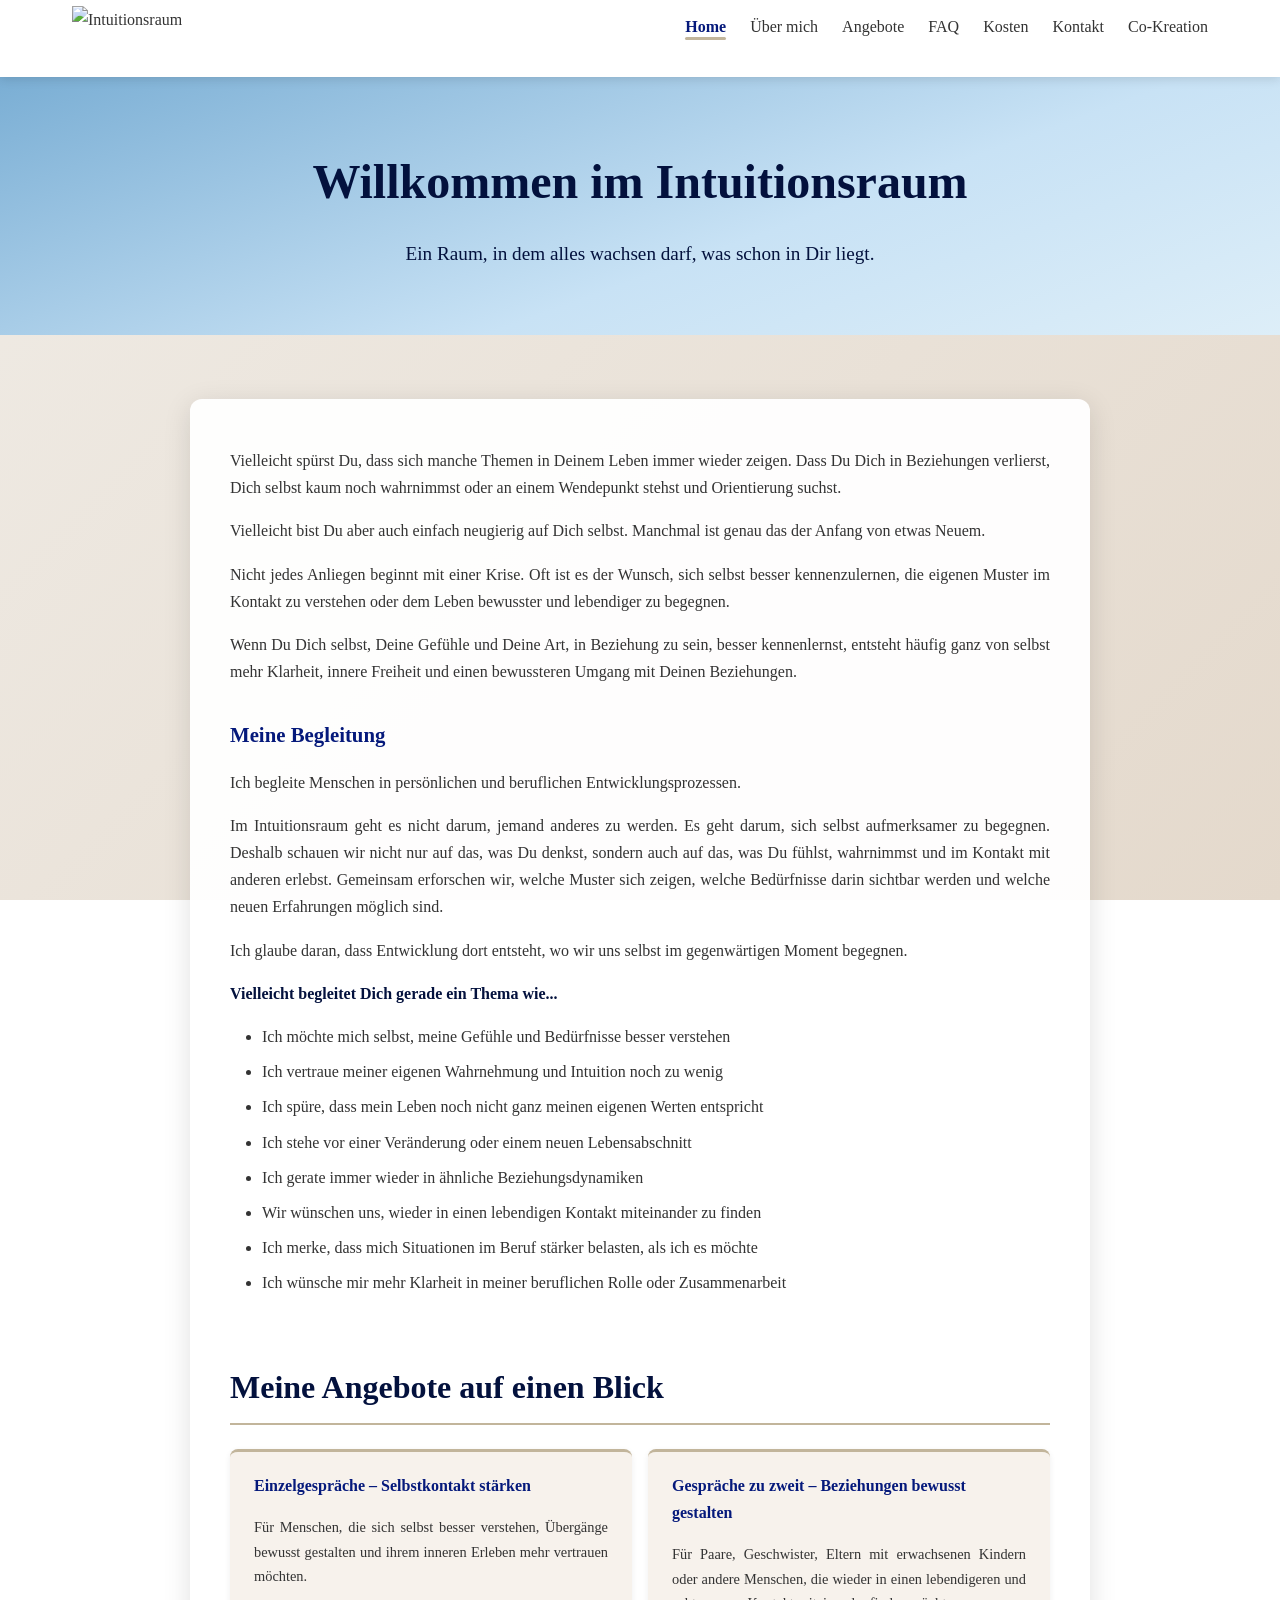
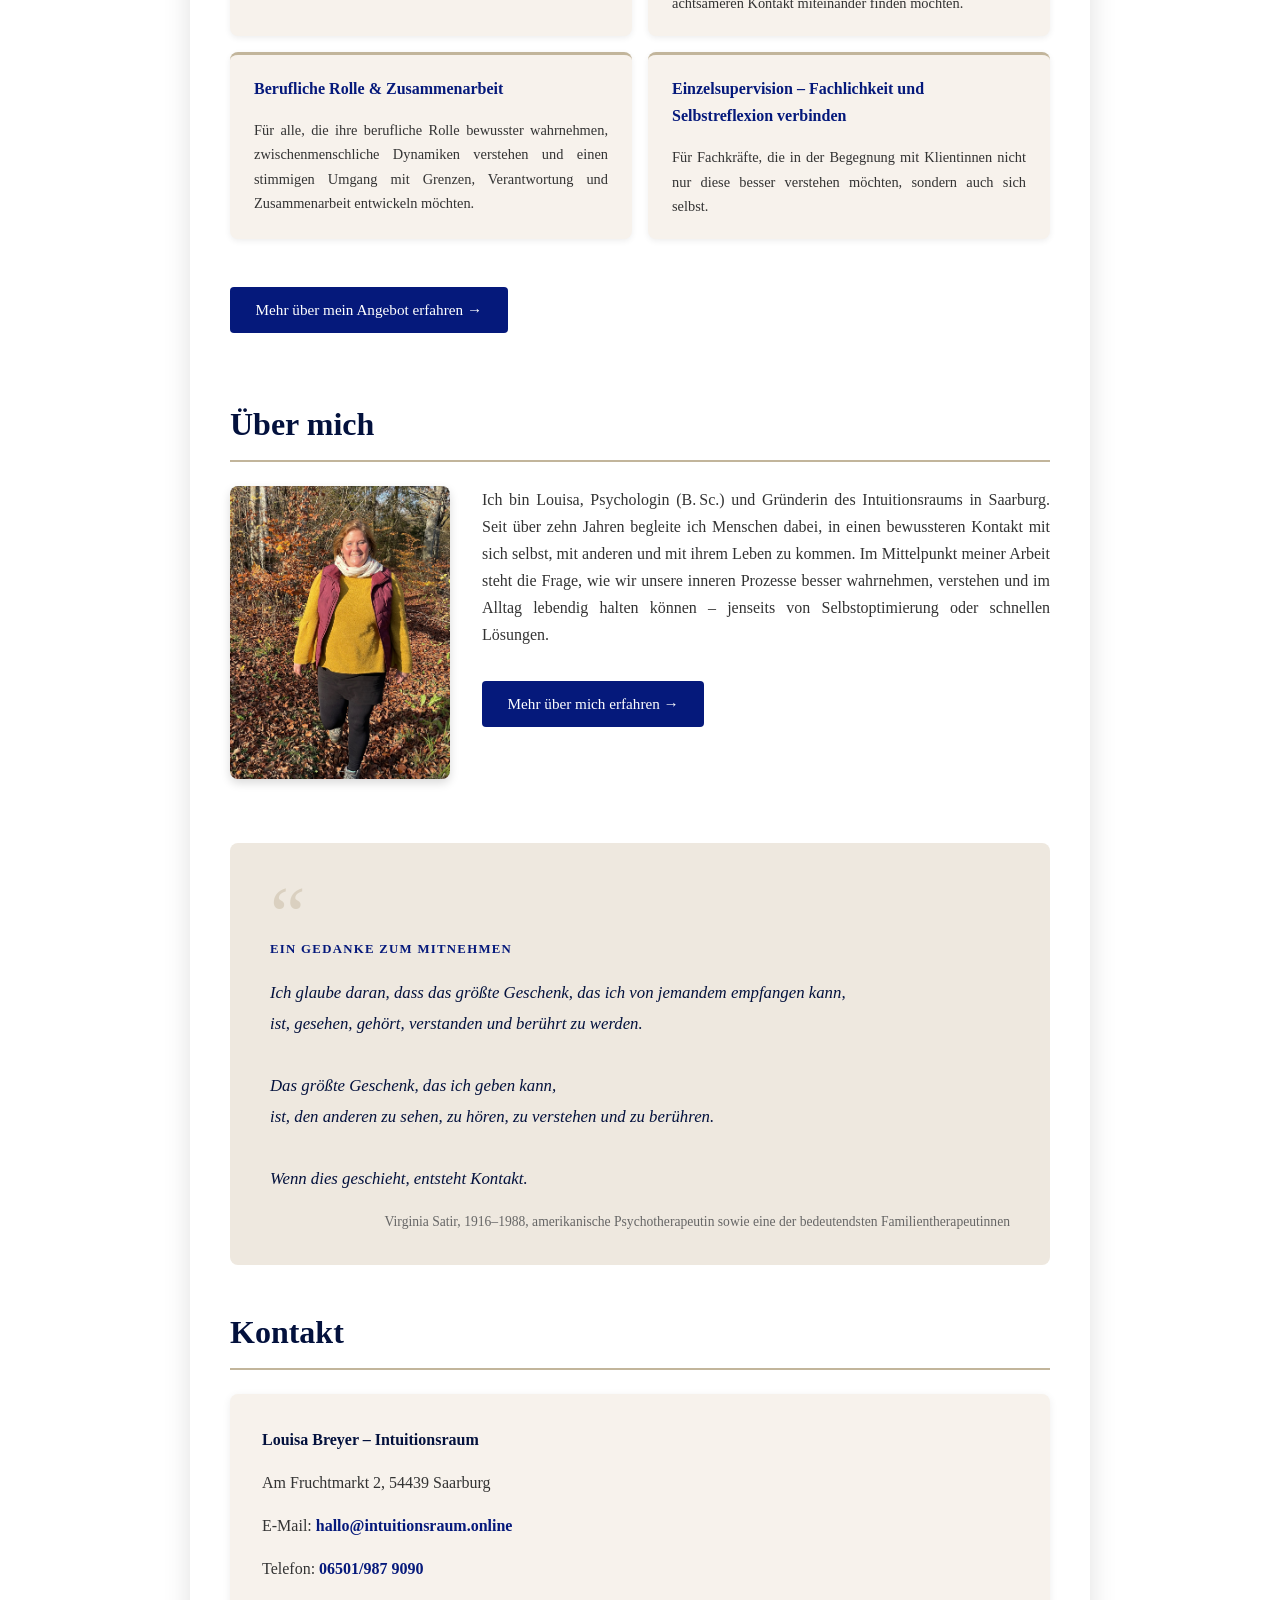
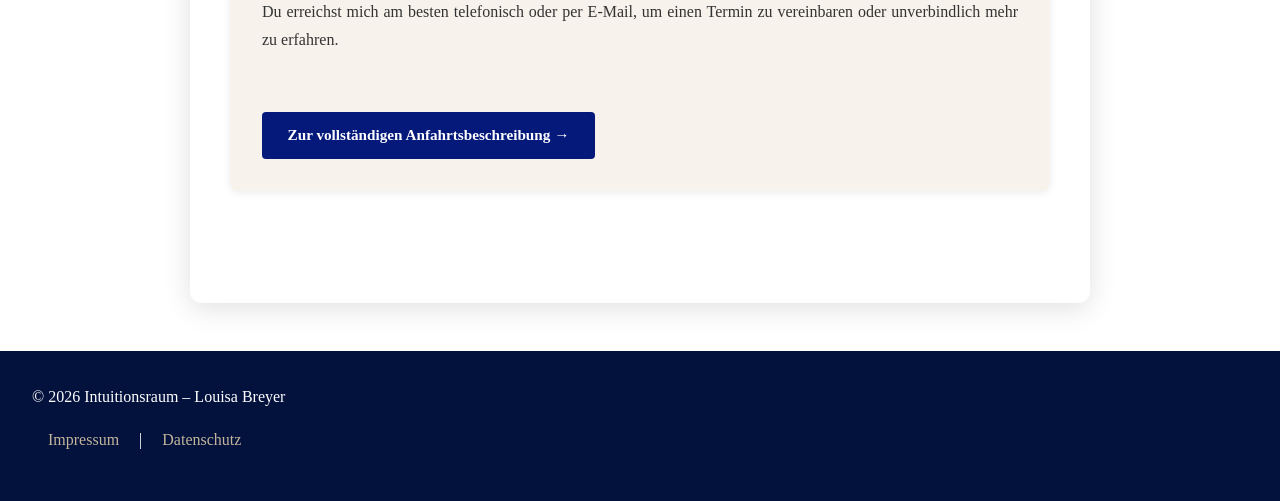
==== commit f6be7f66: "Texte Version 16" ====
--- a/index.html
+++ b/index.html
@@ -3,7 +3,7 @@
 <head>
 <meta charset="UTF-8">
 <meta name="viewport" content="width=device-width, initial-scale=1.0">
-<title>Intuitionsraum &ndash; Louisa Breyer | Humanistische Begleitung</title>
+<title>Intuitionsraum &ndash; Louisa Breyer | Psychologisch-humanistische Prozessbegleitung</title>
 <link rel="stylesheet" href="shared.css">
 </head>
 <body>
@@ -20,54 +20,67 @@
 <div class="container">
 
 <section>
-    <p>Ein Ort, an dem Du langsamer werden, sp&uuml;ren und entdecken kannst, wer Du wirklich bist.</p>
+    <p>Vielleicht sp&uuml;rst Du, dass sich manche Themen in Deinem Leben immer wieder zeigen. Dass Du Dich in
+    Beziehungen verlierst, Dich selbst kaum noch wahrnimmst oder an einem Wendepunkt stehst und Orientierung suchst.</p>
 
-    <p><strong>Der Intuitionsraum ist ein Ort f&uuml;r Menschen,</strong><br>
-    die sich selbst bewusster begegnen und tiefer bei sich ankommen m&ouml;chten.</p>
+    <p>Vielleicht bist Du aber auch einfach neugierig auf Dich selbst. Manchmal ist genau das der Anfang von etwas
+    Neuem.</p>
 
-    <p>Ein Raum, in dem Du innehalten, wahrnehmen und feiner sp&uuml;ren kannst,<br>
-    was Dich innerlich bewegt, tr&auml;gt und leitet.</p>
+    <p>Nicht jedes Anliegen beginnt mit einer Krise. Oft ist es der Wunsch, sich selbst besser kennenzulernen, die
+    eigenen Muster im Kontakt zu verstehen oder dem Leben bewusster und lebendiger zu begegnen.</p>
 
-    <p>Hier darfst Du Dir Zeit nehmen, Deine Intuition klarer zu h&ouml;ren, Deiner inneren F&uuml;hrung zu vertrauen
-    und Dein Leben aus einem tieferen Kontakt mit Dir selbst heraus zu gestalten.</p>
+    <p>Wenn Du Dich selbst, Deine Gef&uuml;hle und Deine Art, in Beziehung zu sein, besser kennenlernst, entsteht
+    h&auml;ufig ganz von selbst mehr Klarheit, innere Freiheit und einen bewussteren Umgang mit Deinen Beziehungen.</p>
 
     <h3>Meine Begleitung</h3>
-    <p><strong>Ich begleite Dich beziehungs- und prozessorientiert.</strong> Die Qualit&auml;t unserer Begegnung ist
-    selbst ein wichtiger Teil der Begleitung. In einem Raum von Pr&auml;senz, Echtheit und wertfreier Aufmerksamkeit
-    kannst Du Dich zeigen, wahrnehmen und in Deinem eigenen Tempo entfalten.</p>
+    <p>Ich begleite Menschen in pers&ouml;nlichen und beruflichen Entwicklungsprozessen.</p>
 
-    <p><strong>Deine Reise verl&auml;uft wie eine Spirale:</strong> mal zur&uuml;ck, mal vorw&auml;rts. Du lernst,
-    Deine Gef&uuml;hle, Deine Intuition und Deine innere Stimme wahrzunehmen und so Selbstfreundschaft zu entwickeln.</p>
+    <p>Im Intuitionsraum geht es nicht darum, jemand anderes zu werden. Es geht darum, sich selbst aufmerksamer zu
+    begegnen. Deshalb schauen wir nicht nur auf das, was Du denkst, sondern auch auf das, was Du f&uuml;hlst,
+    wahrnimmst und im Kontakt mit anderen erlebst. Gemeinsam erforschen wir, welche Muster sich zeigen, welche
+    Bed&uuml;rfnisse darin sichtbar werden und welche neuen Erfahrungen m&ouml;glich sind.</p>
 
-    <p><strong>Hier darfst Du sein, sp&uuml;ren und loslassen</strong> &ndash; ohne etwas erkl&auml;ren oder erreichen
-    zu m&uuml;ssen. Klarheit entsteht oft ganz von selbst, wenn Raum und Aufmerksamkeit gegeben sind.</p>
+    <p>Ich glaube daran, dass Entwicklung dort entsteht, wo wir uns selbst im gegenw&auml;rtigen Moment begegnen.</p>
+
+    <p><strong>Vielleicht begleitet Dich gerade ein Thema wie...</strong></p>
+    <ul>
+        <li>Ich m&ouml;chte mich selbst, meine Gef&uuml;hle und Bed&uuml;rfnisse besser verstehen</li>
+        <li>Ich vertraue meiner eigenen Wahrnehmung und Intuition noch zu wenig</li>
+        <li>Ich sp&uuml;re, dass mein Leben noch nicht ganz meinen eigenen Werten entspricht</li>
+        <li>Ich stehe vor einer Ver&auml;nderung oder einem neuen Lebensabschnitt</li>
+        <li>Ich gerate immer wieder in &auml;hnliche Beziehungsdynamiken</li>
+        <li>Wir w&uuml;nschen uns, wieder in einen lebendigen Kontakt miteinander zu finden</li>
+        <li>Ich merke, dass mich Situationen im Beruf st&auml;rker belasten, als ich es m&ouml;chte</li>
+        <li>Ich w&uuml;nsche mir mehr Klarheit in meiner beruflichen Rolle oder Zusammenarbeit</li>
+    </ul>
 </section>
 
 <section>
     <h2>Meine Angebote auf einen Blick</h2>
     <div class="teaser-grid">
-        <a href="angebote.html#selbstfreundschaft" class="teaser-karte">
-            <h3>Selbstfreundschaft &amp; innere Arbeit</h3>
-            <p>Liebevoller mit Dir selbst umgehen, Gef&uuml;hle und Bed&uuml;rfnisse wahrnehmen, Grenzen setzen.</p>
+        <a href="angebote.html#einzelgespraeche" class="teaser-karte">
+            <h3>Einzelgespr&auml;che &ndash; Selbstkontakt st&auml;rken</h3>
+            <p>F&uuml;r Menschen, die sich selbst besser verstehen, &Uuml;berg&auml;nge bewusst gestalten und
+            ihrem inneren Erleben mehr vertrauen m&ouml;chten.</p>
         </a>
-        <a href="angebote.html#innere-fuehrung" class="teaser-karte">
-            <h3>Innere F&uuml;hrung &amp; Entscheidungen</h3>
-            <p>In Lebensphasen mit Ver&auml;nderungen Deiner inneren Stimme vertrauen und &Uuml;berg&auml;nge bewusst gestalten.</p>
+        <a href="angebote.html#gespraeche-zu-zweit" class="teaser-karte">
+            <h3>Gespr&auml;che zu zweit &ndash; Beziehungen bewusst gestalten</h3>
+            <p>F&uuml;r Paare, Geschwister, Eltern mit erwachsenen Kindern oder andere Menschen, die wieder in
+            einen lebendigeren und achtsameren Kontakt miteinander finden m&ouml;chten.</p>
         </a>
-        <a href="angebote.html#humanistische-begleitung" class="teaser-karte">
-            <h3>Humanistische Begleitung</h3>
-            <p>In tiefgreifenden Lebensphasen &ndash; Verlust, Trauer, Schwangerschaft, Neuorientierung &ndash; eine pr&auml;sente, einf&uuml;hlsame Begleitung.</p>
+        <a href="angebote.html#berufliche-rolle" class="teaser-karte">
+            <h3>Berufliche Rolle &amp; Zusammenarbeit</h3>
+            <p>F&uuml;r alle, die ihre berufliche Rolle bewusster wahrnehmen, zwischenmenschliche Dynamiken
+            verstehen und einen stimmigen Umgang mit Grenzen, Verantwortung und Zusammenarbeit entwickeln
+            m&ouml;chten.</p>
         </a>
-        <a href="angebote.html#traeume" class="teaser-karte">
-            <h3>Tr&auml;ume &amp; innere Botschaften</h3>
-            <p>Tr&auml;ume als wertvolle Hinweise auf innere Prozesse erkunden &ndash; neugierig, spielerisch und aufmerksam.</p>
-        </a>
-        <a href="angebote.html#supervision" class="teaser-karte voll">
-            <h3>Fachliche Begleitung &amp; Einzelsupervision</h3>
-            <p>F&uuml;r Fachkr&auml;fte, die beruflich mit Menschen arbeiten und ihre Rolle sowie bestimmte Situationen reflektieren m&ouml;chten.</p>
+        <a href="angebote.html#einzelsupervision" class="teaser-karte">
+            <h3>Einzelsupervision &ndash; Fachlichkeit und Selbstreflexion verbinden</h3>
+            <p>F&uuml;r Fachkr&auml;fte, die in der Begegnung mit Klientinnen nicht nur diese besser verstehen
+            m&ouml;chten, sondern auch sich selbst.</p>
         </a>
     </div>
-    <a href="angebote.html" class="btn-mehr">Zu den Begleitungsfeldern &rarr;</a>
+    <a href="angebote.html" class="btn-mehr">Mehr &uuml;ber mein Angebot erfahren &rarr;</a>
 </section>
 
 <section>
@@ -75,9 +88,11 @@
     <div class="ueber-mich-preview">
         <img src="images/louisa-breyer-autumn.jpeg" alt="Louisa Breyer im Herbst">
         <div>
-            <p>Ich bin Louisa, Psychologin B.&thinsp;Sc. und Gr&uuml;nderin des Intuitionsraums in Saarburg. Nach Jahren, in denen ich meine
-            eigenen Impulse zwar h&ouml;rte, aber bewusst NICHT folgte, habe ich gelernt, meiner Intuition zu vertrauen.
-            Seit mehr als 10 Jahren begleite ich Menschen, wieder in Verbindung mit sich selbst zu kommen.</p>
+            <p>Ich bin Louisa, Psychologin (B.&thinsp;Sc.) und Gr&uuml;nderin des Intuitionsraums in Saarburg. Seit
+            &uuml;ber zehn Jahren begleite ich Menschen dabei, in einen bewussteren Kontakt mit sich selbst, mit
+            anderen und mit ihrem Leben zu kommen. Im Mittelpunkt meiner Arbeit steht die Frage, wie wir unsere
+            inneren Prozesse besser wahrnehmen, verstehen und im Alltag lebendig halten k&ouml;nnen &ndash; jenseits
+            von Selbstoptimierung oder schnellen L&ouml;sungen.</p>
             <a href="ueber-mich.html" class="btn-mehr">Mehr &uuml;ber mich erfahren &rarr;</a>
         </div>
     </div>
@@ -92,7 +107,7 @@
         ist, den anderen zu sehen, zu h&ouml;ren, zu verstehen und zu ber&uuml;hren.<br><br>
         Wenn dies geschieht, entsteht Kontakt.
     </blockquote>
-    <p class="zitat-quelle">Virginia Satir, 1916&ndash;1988, amerikanische Psychotherapeutin und bedeutende Familientherapeutin</p>
+    <p class="zitat-quelle">Virginia Satir, 1916&ndash;1988, amerikanische Psychotherapeutin sowie eine der bedeutendsten Familientherapeutinnen</p>
 </div>
 
 <section>
@@ -100,7 +115,7 @@
     <div class="kontakt">
         <p><strong>Louisa Breyer &ndash; Intuitionsraum</strong></p>
         <p>Am Fruchtmarkt 2, 54439 Saarburg</p>
-        <p>E-Mail: <a href="mailto:hallo@intuitionsraum.online">hallo@intuitionsraum.online</a></p>
+        <p>E-Mail: <span class="email-link" data-user="hallo" data-domain="intuitionsraum.online"></span></p>
         <p>Telefon: <a href="tel:065019879090">06501/987&nbsp;9090</a></p>
         <p>Du erreichst mich am besten telefonisch oder per E-Mail, um einen Termin zu vereinbaren oder unverbindlich mehr zu erfahren.</p>
         <br>
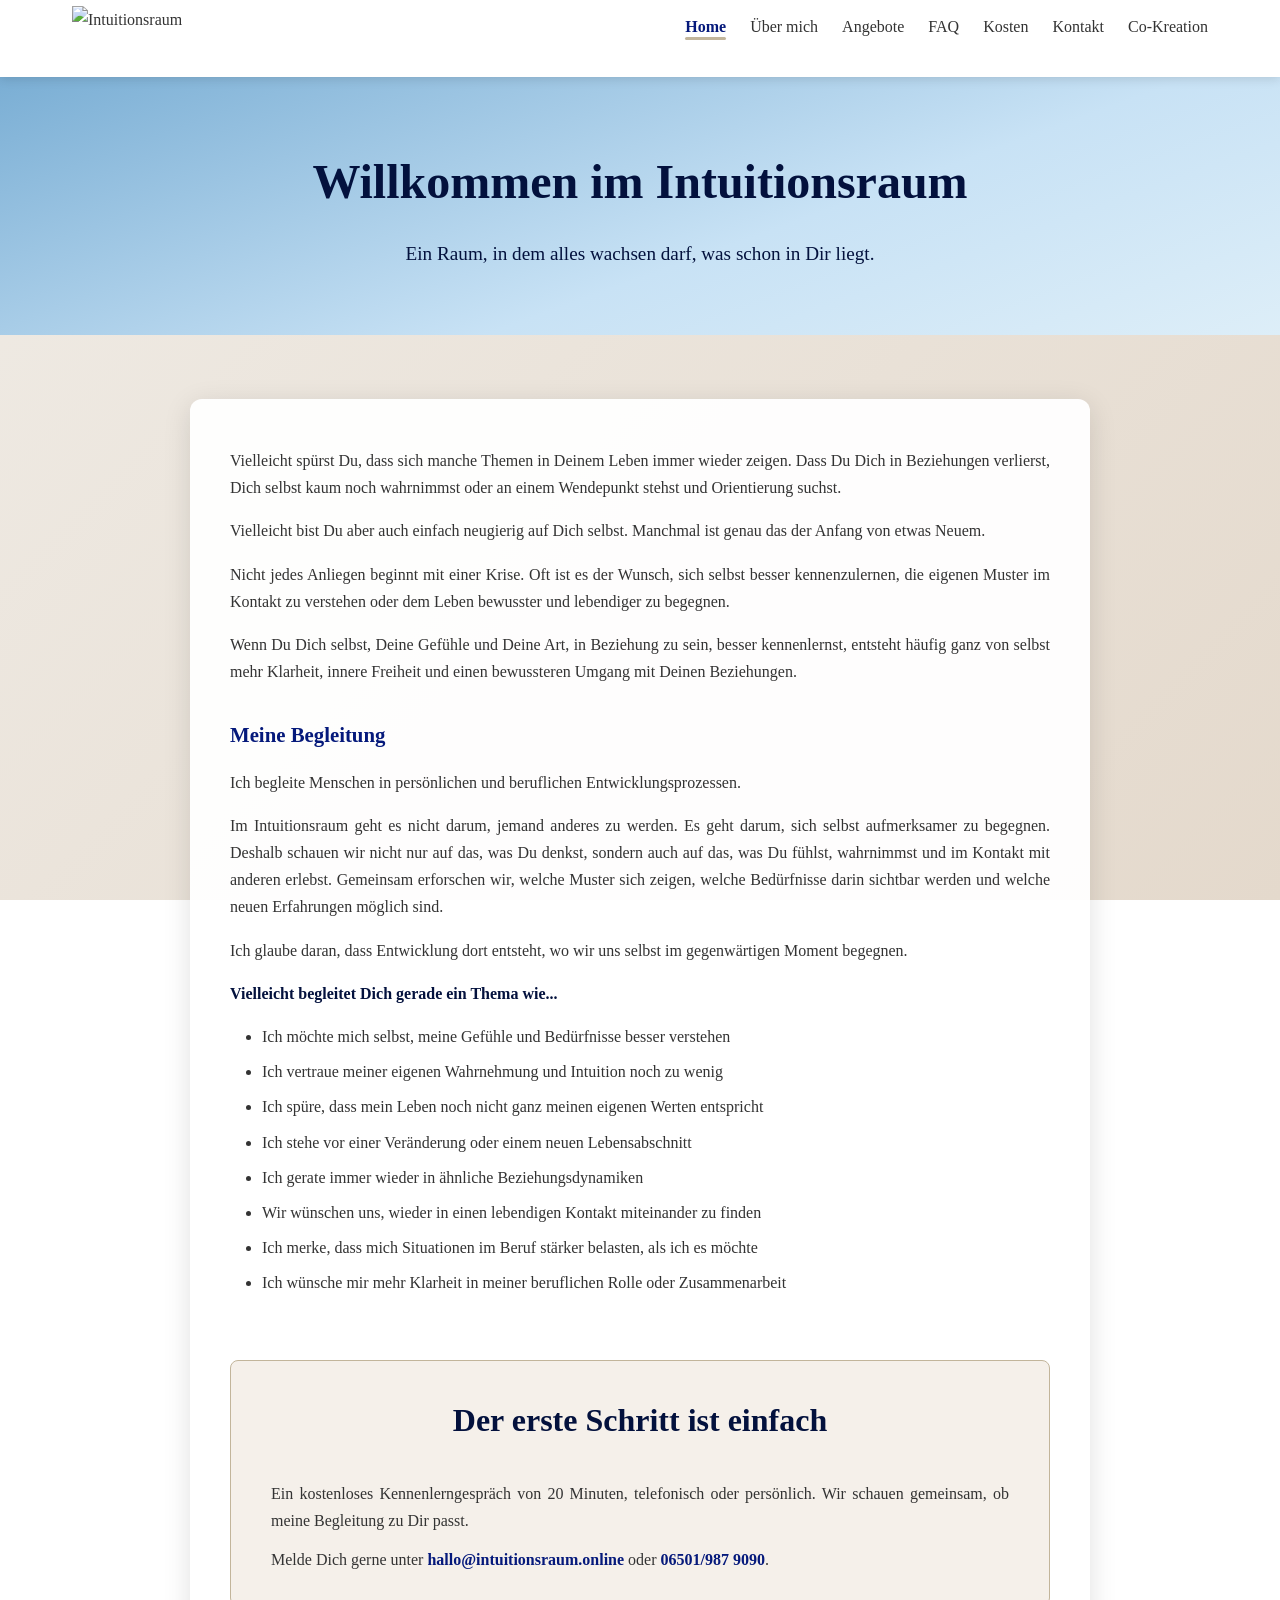
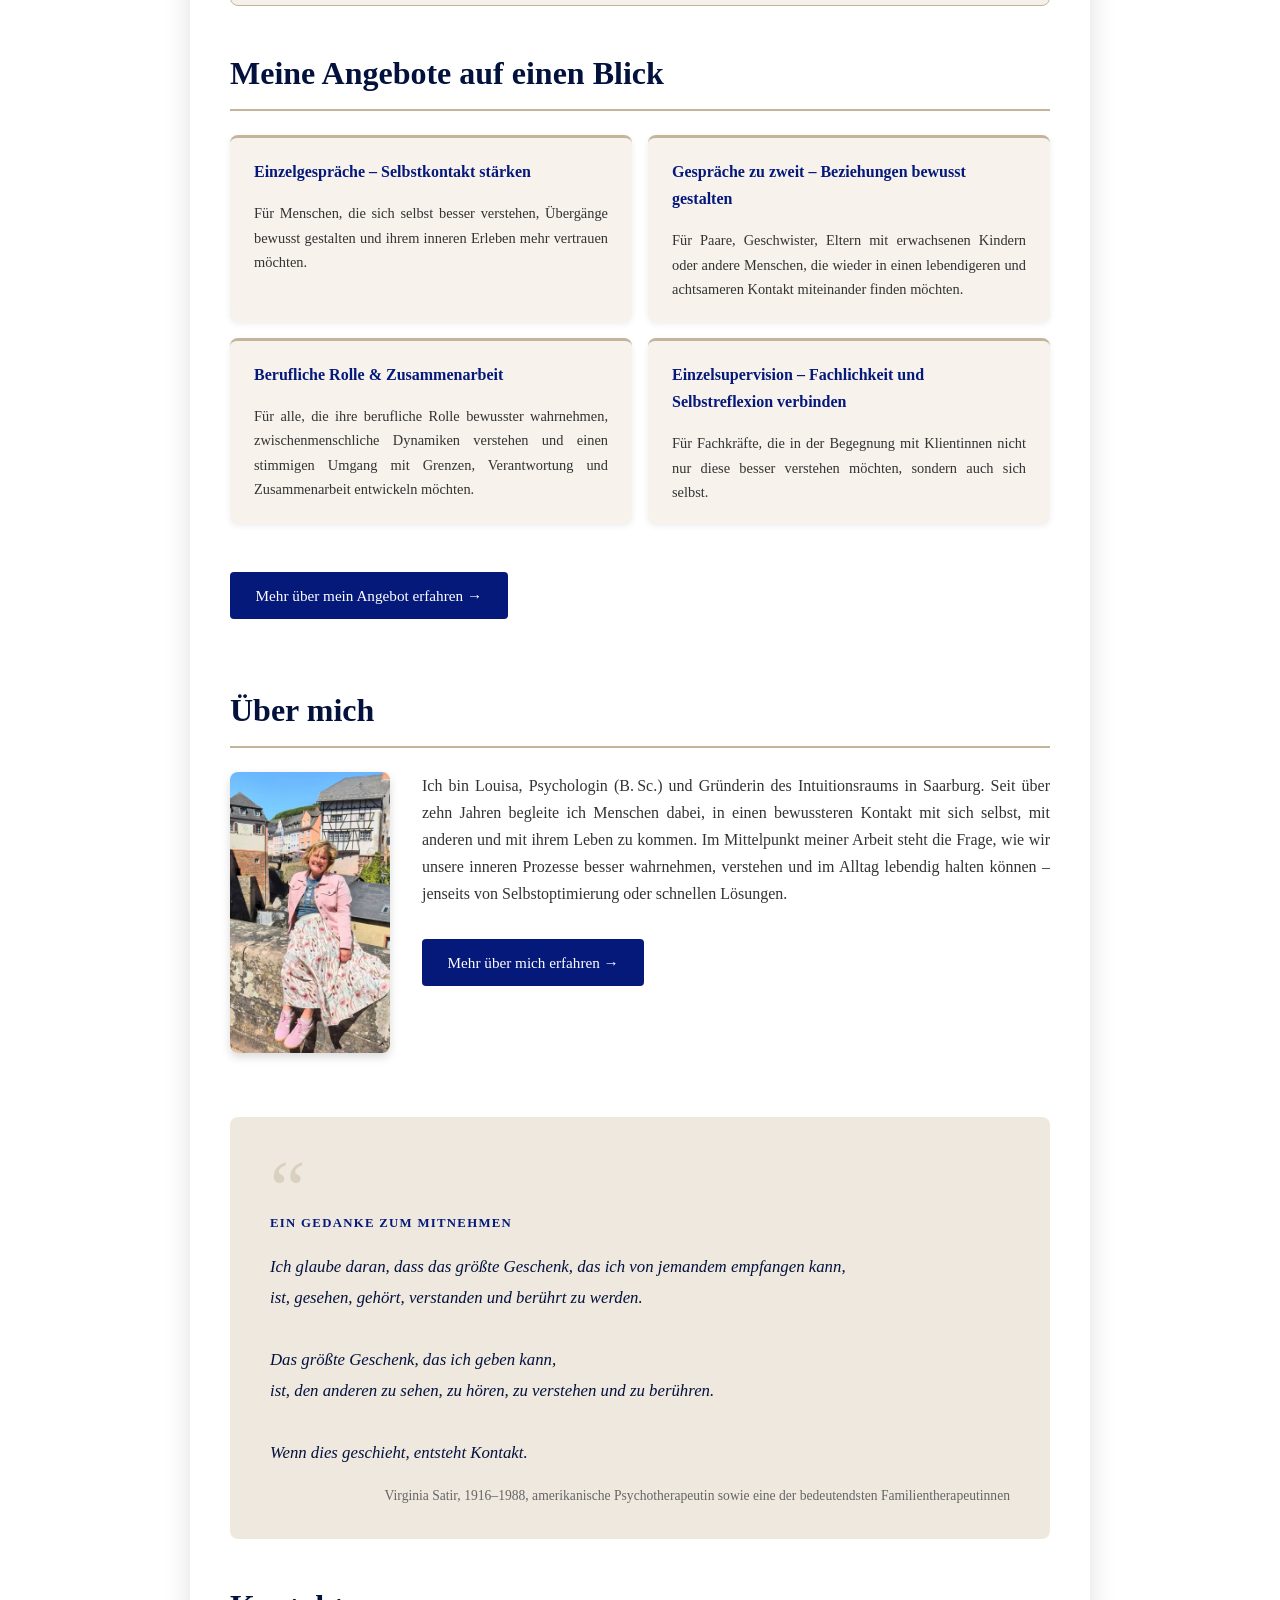
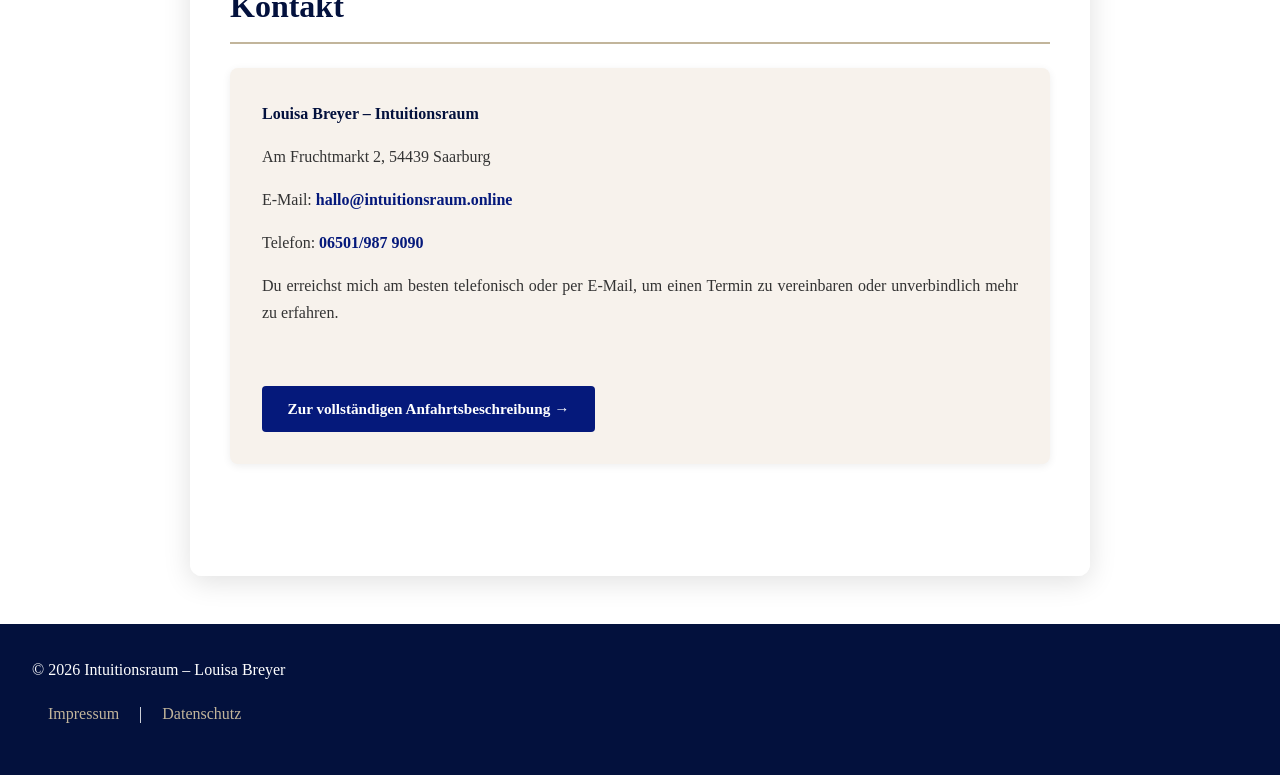
==== commit dea8e8f1: "Kennenlern-CTA auf Startseite und Foto-Anpassungen Neue Box mit kostenlosem 20-Minuten-Kennenlernges" ====
--- a/index.html
+++ b/index.html
@@ -55,6 +55,14 @@
     </ul>
 </section>
 
+<div class="cta-box">
+    <h2>Der erste Schritt ist einfach</h2>
+    <p>Ein kostenloses Kennenlerngespr&auml;ch von 20 Minuten, telefonisch oder pers&ouml;nlich. Wir schauen
+    gemeinsam, ob meine Begleitung zu Dir passt.</p>
+    <p>Melde Dich gerne unter <span class="email-link" data-user="hallo" data-domain="intuitionsraum.online"></span>
+    oder <a href="tel:065019879090">06501/987&nbsp;9090</a>.</p>
+</div>
+
 <section>
     <h2>Meine Angebote auf einen Blick</h2>
     <div class="teaser-grid">
@@ -86,7 +94,7 @@
 <section>
     <h2>&Uuml;ber mich</h2>
     <div class="ueber-mich-preview">
-        <img src="images/louisa-breyer-autumn.jpeg" alt="Louisa Breyer im Herbst">
+        <img src="images/louisa_sab.jpg" alt="Louisa Breyer">
         <div>
             <p>Ich bin Louisa, Psychologin (B.&thinsp;Sc.) und Gr&uuml;nderin des Intuitionsraums in Saarburg. Seit
             &uuml;ber zehn Jahren begleite ich Menschen dabei, in einen bewussteren Kontakt mit sich selbst, mit
--- a/shared.css
+++ b/shared.css
@@ -217,10 +217,9 @@
 }
 
 .image-gallery img {
-    width: 300px; height: 400px;
+    width: 240px; height: auto;
     border-radius: 8px;
     box-shadow: 0 4px 10px rgba(0,0,0,0.15);
-    object-fit: cover;
     transition: transform 0.3s ease;
 }
 
@@ -243,6 +242,24 @@
 }
 
 .hinweis-box strong { color: var(--accent-color); }
+
+/* ----------------------------------------
+   Kennenlern-Box (CTA)
+   ---------------------------------------- */
+.cta-box {
+    background-color: #f5f0ea;
+    border: 1px solid var(--secondary-color);
+    border-radius: 8px;
+    padding: 2rem 2.5rem;
+    margin: 2.5rem 0;
+    text-align: center;
+}
+
+.cta-box h2 { margin-top: 0; border-bottom: none; }
+.cta-box p { margin-bottom: 0.75rem; }
+.cta-box p:last-child { margin-bottom: 0; }
+.cta-box a { color: var(--primary-color); font-weight: bold; text-decoration: none; }
+.cta-box a:hover { text-decoration: underline; }
 
 /* ----------------------------------------
    Kontakt-Block
@@ -502,17 +519,16 @@
    ---------------------------------------- */
 .ueber-mich-preview {
     display: grid;
-    grid-template-columns: 220px 1fr;
+    grid-template-columns: 160px 1fr;
     gap: 2rem;
     align-items: start;
 }
 
 .ueber-mich-preview img {
     width: 100%;
+    height: auto;
     border-radius: 8px;
     box-shadow: 0 4px 10px rgba(0,0,0,0.15);
-    object-fit: cover;
-    aspect-ratio: 3 / 4;
 }
 
 /* ----------------------------------------
@@ -542,12 +558,12 @@
     h2 { font-size: 1.5rem; }
     .container { margin: 1rem 0.75rem 2rem; padding: 2rem 1.25rem; border-radius: 8px; }
     .image-gallery { flex-direction: column; align-items: center; }
-    .image-gallery img { width: 280px; height: 373px; }
+    .image-gallery img { width: 220px; height: auto; }
     .format-grid { grid-template-columns: 1fr; }
     .teaser-grid { grid-template-columns: 1fr; }
     .teaser-karte.voll { grid-column: span 1; }
     .ueber-mich-preview { grid-template-columns: 1fr; }
-    .ueber-mich-preview img { width: 100%; max-width: 280px; margin: 0 auto; display: block; aspect-ratio: 3 / 4; }
+    .ueber-mich-preview img { width: 100%; max-width: 180px; height: auto; margin: 0 auto; display: block; }
 }
 
 @media (max-width: 480px) {
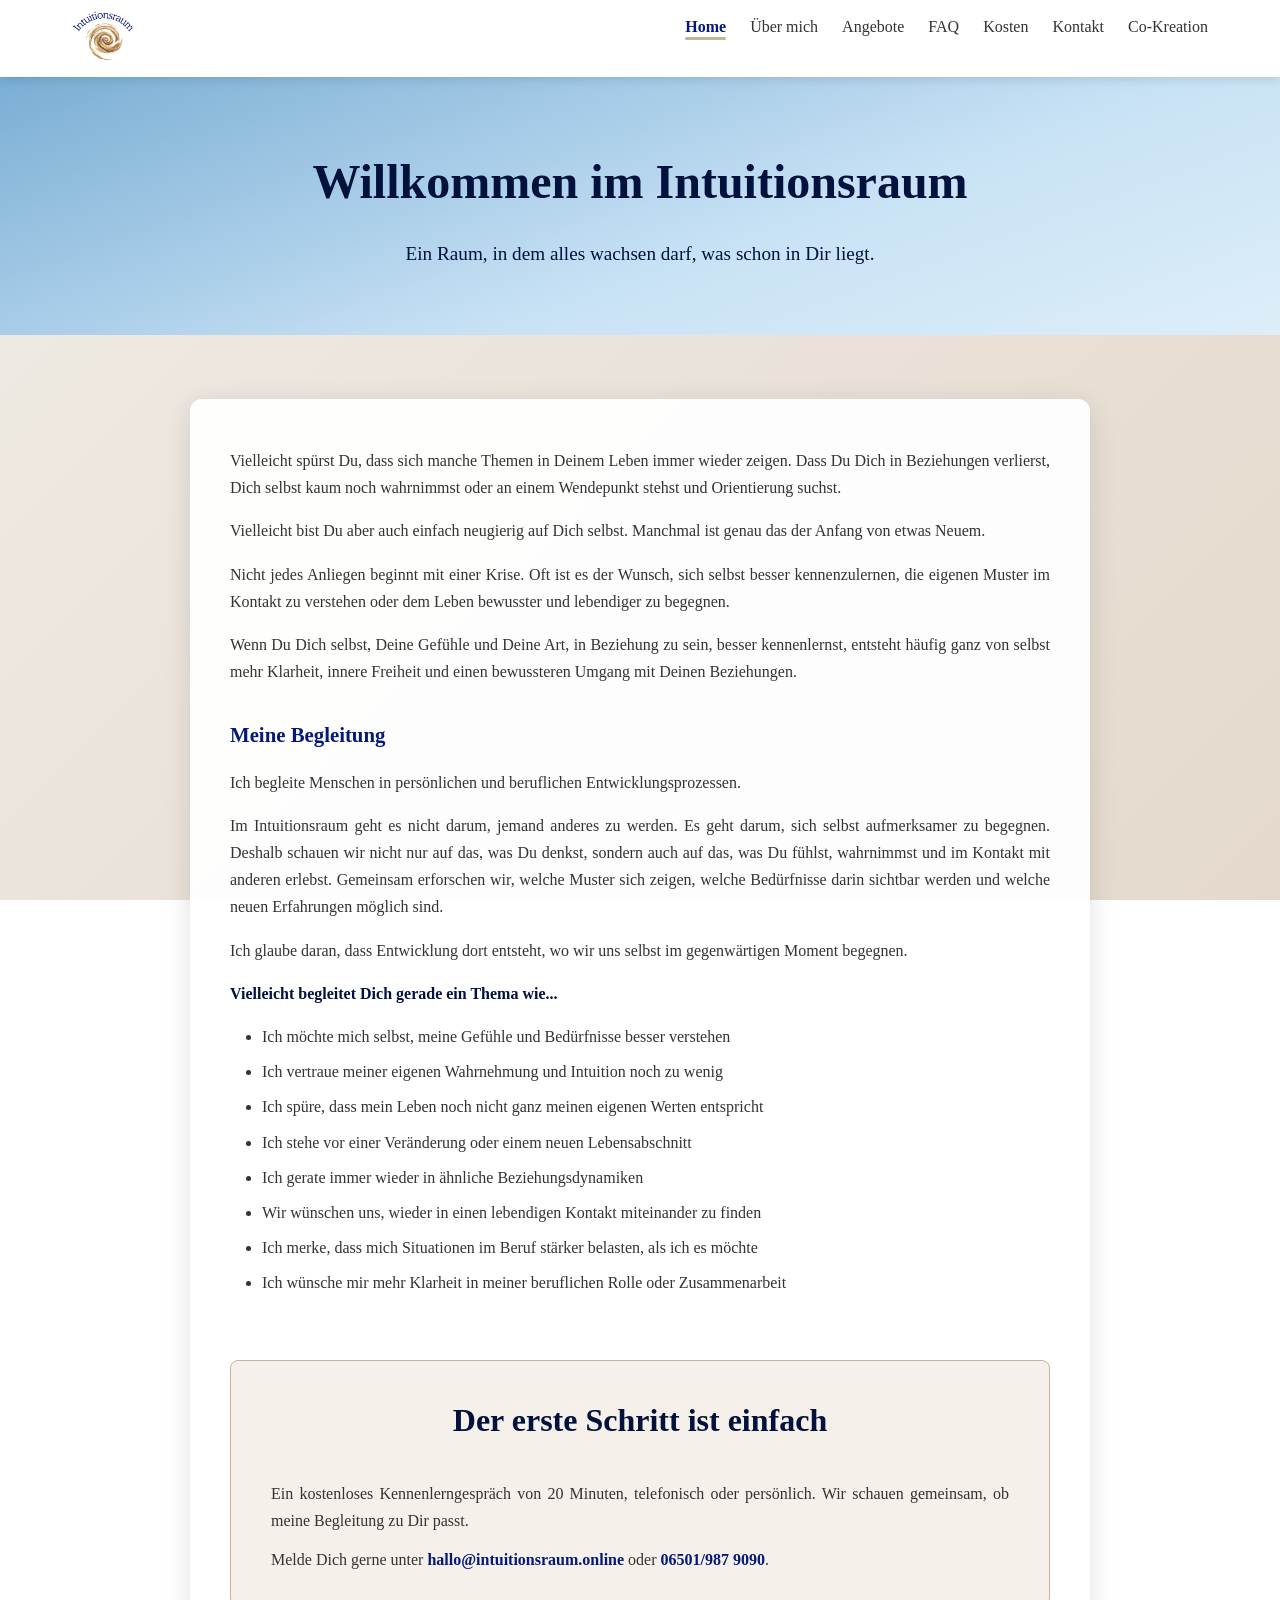
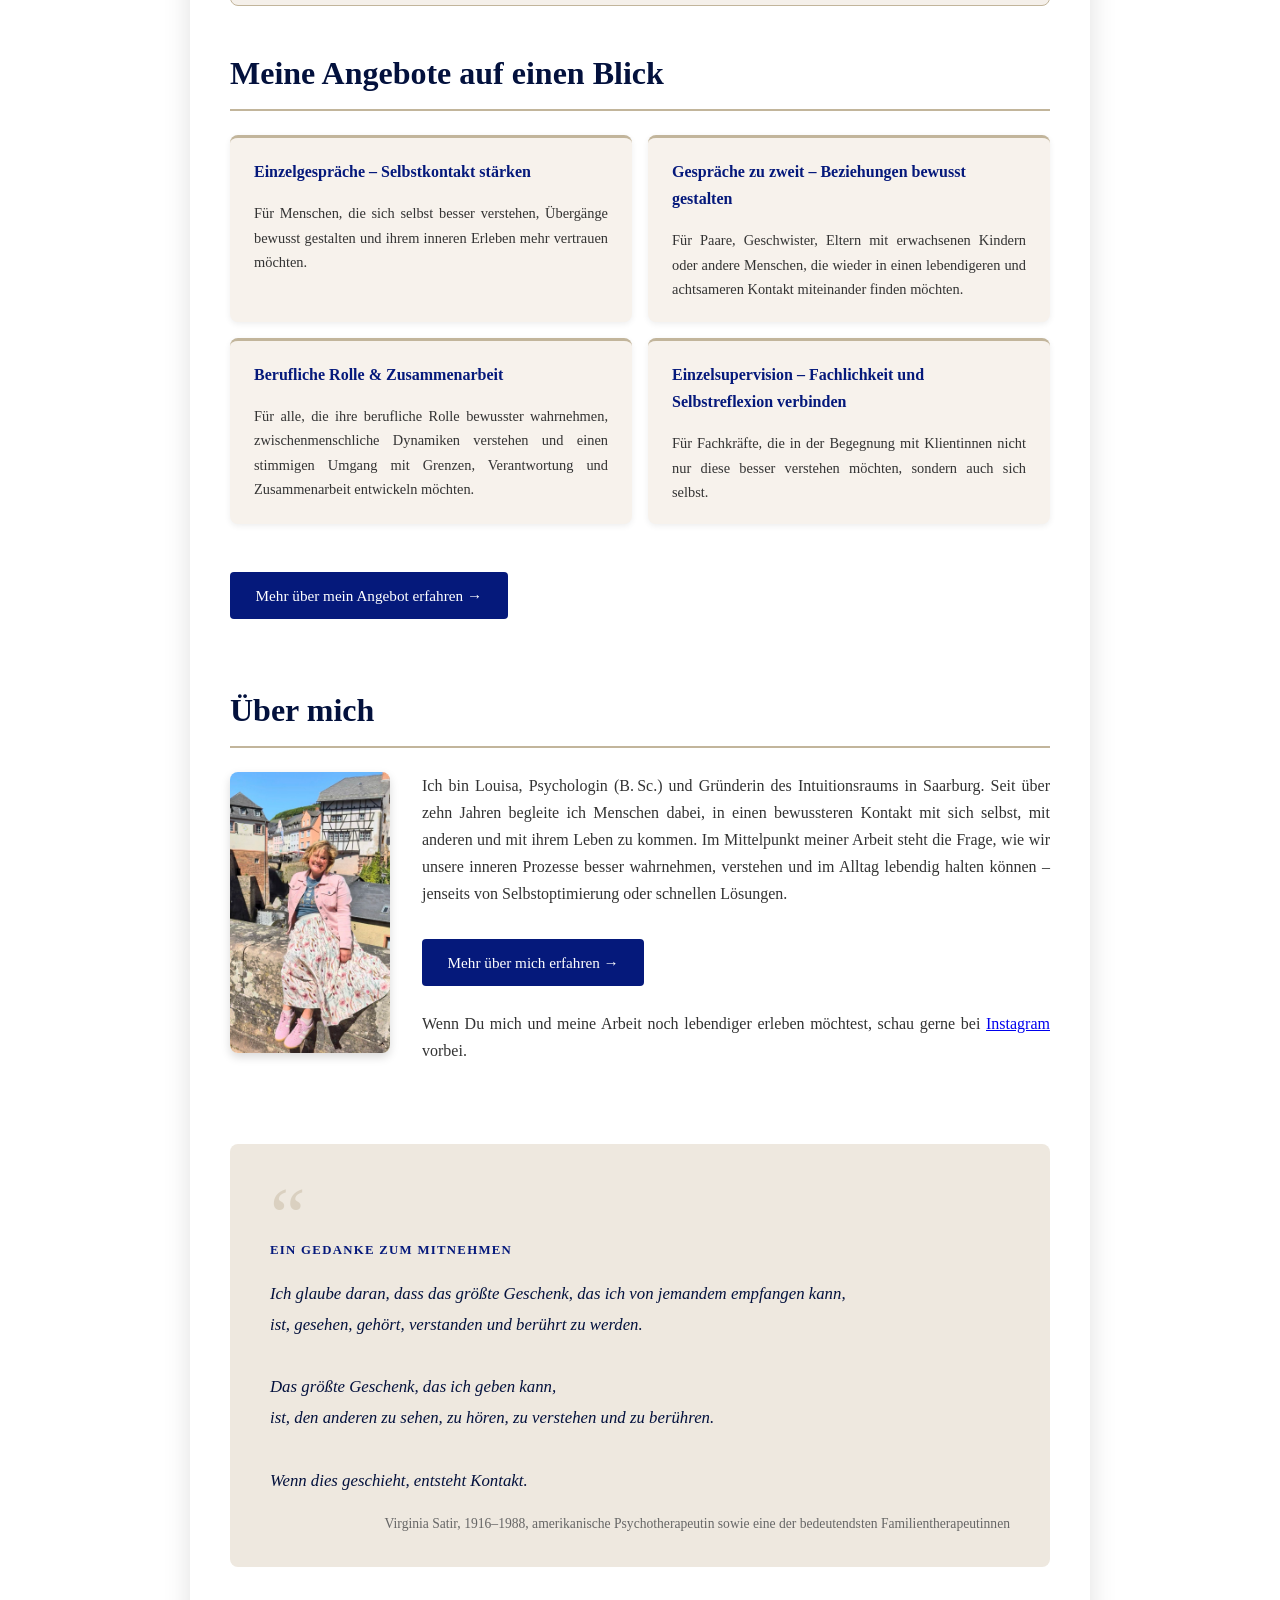
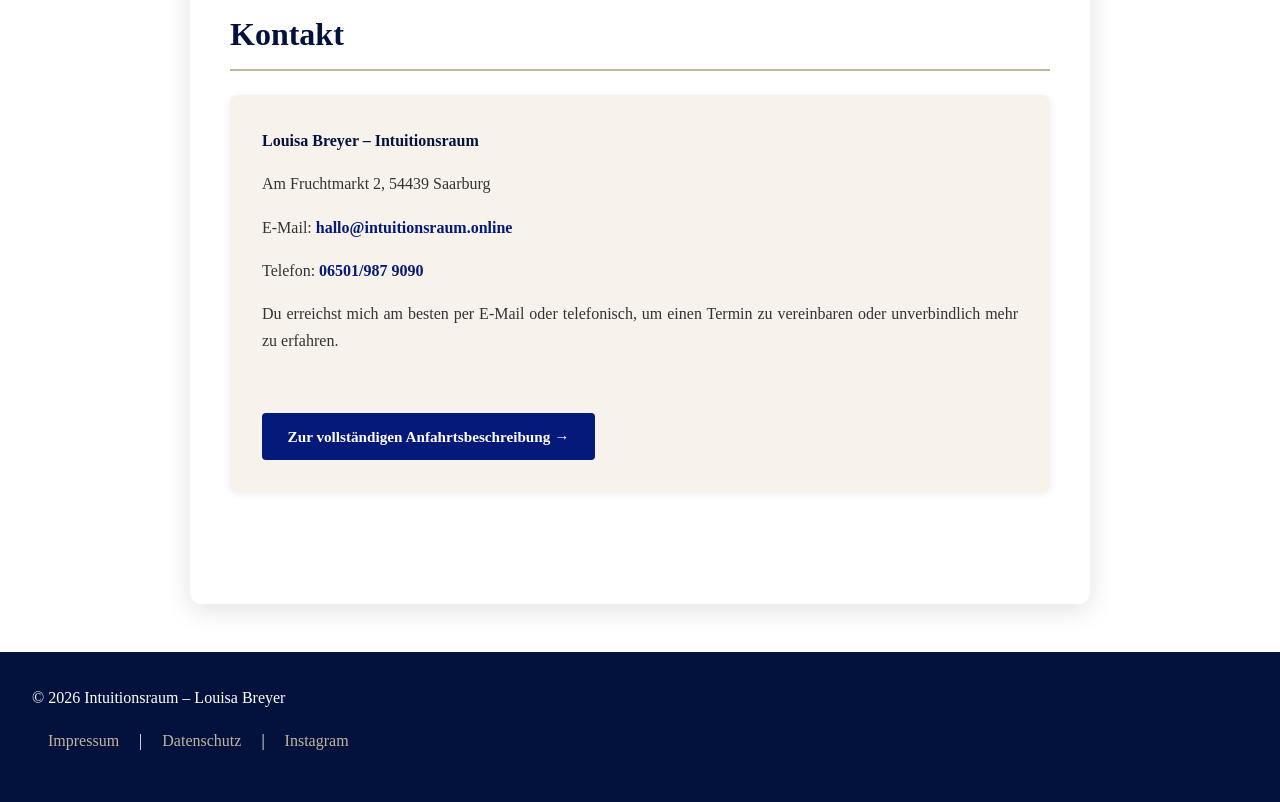
==== commit bbc5dd6f: "Instagram-Links, Kontakttext und SEO-Bildnamen mit Alt-Texten Co-Authored-By: Claude Opus 5.5 <norep" ====
--- a/index.html
+++ b/index.html
@@ -8,7 +8,7 @@
 </head>
 <body>
 <header><nav>
-<a href="index.html" class="logo"><img src="images/logo.png" alt="Intuitionsraum"></a>
+<a href="index.html" class="logo"><img src="images/intuitionsraum-logo-louisa-breyer.png" alt="Intuitionsraum &ndash; Louisa Breyer, psychologisch-humanistische Prozessbegleitung in Saarburg"></a>
 <ul><li><a href="index.html" class="active">Home</a></li><li class="has-dropdown"><a href="ueber-mich.html">&#220;ber mich</a><ul class="dropdown"><li><a href="ueber-mich.html">&#220;ber mich</a></li><li><a href="naehkaestchen.html">Aus dem N&auml;hk&auml;stchen</a></li></ul></li><li><a href="angebote.html">Angebote</a></li><li><a href="faq.html">FAQ</a></li><li><a href="kosten.html">Kosten</a></li><li><a href="kontakt.html">Kontakt</a></li><li><a href="co-kreativ.html">Co-Kreation</a></li></ul>
 </nav></header>
 
@@ -94,7 +94,7 @@
 <section>
     <h2>&Uuml;ber mich</h2>
     <div class="ueber-mich-preview">
-        <img src="images/louisa_sab.jpg" alt="Louisa Breyer">
+        <img src="images/louisa-breyer-psychologin-intuitionsraum-saarburg.jpg" alt="Louisa Breyer, Psychologin (B.&thinsp;Sc.) und Gr&uuml;nderin des Intuitionsraums in Saarburg">
         <div>
             <p>Ich bin Louisa, Psychologin (B.&thinsp;Sc.) und Gr&uuml;nderin des Intuitionsraums in Saarburg. Seit
             &uuml;ber zehn Jahren begleite ich Menschen dabei, in einen bewussteren Kontakt mit sich selbst, mit
@@ -102,6 +102,7 @@
             inneren Prozesse besser wahrnehmen, verstehen und im Alltag lebendig halten k&ouml;nnen &ndash; jenseits
             von Selbstoptimierung oder schnellen L&ouml;sungen.</p>
             <a href="ueber-mich.html" class="btn-mehr">Mehr &uuml;ber mich erfahren &rarr;</a>
+            <p style="margin-top: 1.5rem;">Wenn Du mich und meine Arbeit noch lebendiger erleben m&ouml;chtest, schau gerne bei <a href="https://www.instagram.com/intuitionsraum" target="_blank" rel="noopener">Instagram</a> vorbei.</p>
         </div>
     </div>
 </section>
@@ -125,7 +126,7 @@
         <p>Am Fruchtmarkt 2, 54439 Saarburg</p>
         <p>E-Mail: <span class="email-link" data-user="hallo" data-domain="intuitionsraum.online"></span></p>
         <p>Telefon: <a href="tel:065019879090">06501/987&nbsp;9090</a></p>
-        <p>Du erreichst mich am besten telefonisch oder per E-Mail, um einen Termin zu vereinbaren oder unverbindlich mehr zu erfahren.</p>
+        <p>Du erreichst mich am besten per E-Mail oder telefonisch, um einen Termin zu vereinbaren oder unverbindlich mehr zu erfahren.</p>
         <br>
         <a href="kontakt.html" class="btn-mehr">Zur vollst&auml;ndigen Anfahrtsbeschreibung &rarr;</a>
     </div>
@@ -135,7 +136,7 @@
 
 <footer>
 <p>&copy; <span class="copyright-year">2026</span> Intuitionsraum &ndash; Louisa Breyer</p>
-<p><a href="impressum.html">Impressum</a> | <a href="datenschutz.html">Datenschutz</a></p>
+<p><a href="impressum.html">Impressum</a> | <a href="datenschutz.html">Datenschutz</a> | <a href="https://www.instagram.com/intuitionsraum" target="_blank" rel="noopener">Instagram</a></p>
 </footer>
 
 <script src="shared.js"></script>
--- a/shared.css
+++ b/shared.css
@@ -564,6 +564,7 @@
     .teaser-karte.voll { grid-column: span 1; }
     .ueber-mich-preview { grid-template-columns: 1fr; }
     .ueber-mich-preview img { width: 100%; max-width: 180px; height: auto; margin: 0 auto; display: block; }
+    footer a { margin: 0 0.4rem; }
 }
 
 @media (max-width: 480px) {
